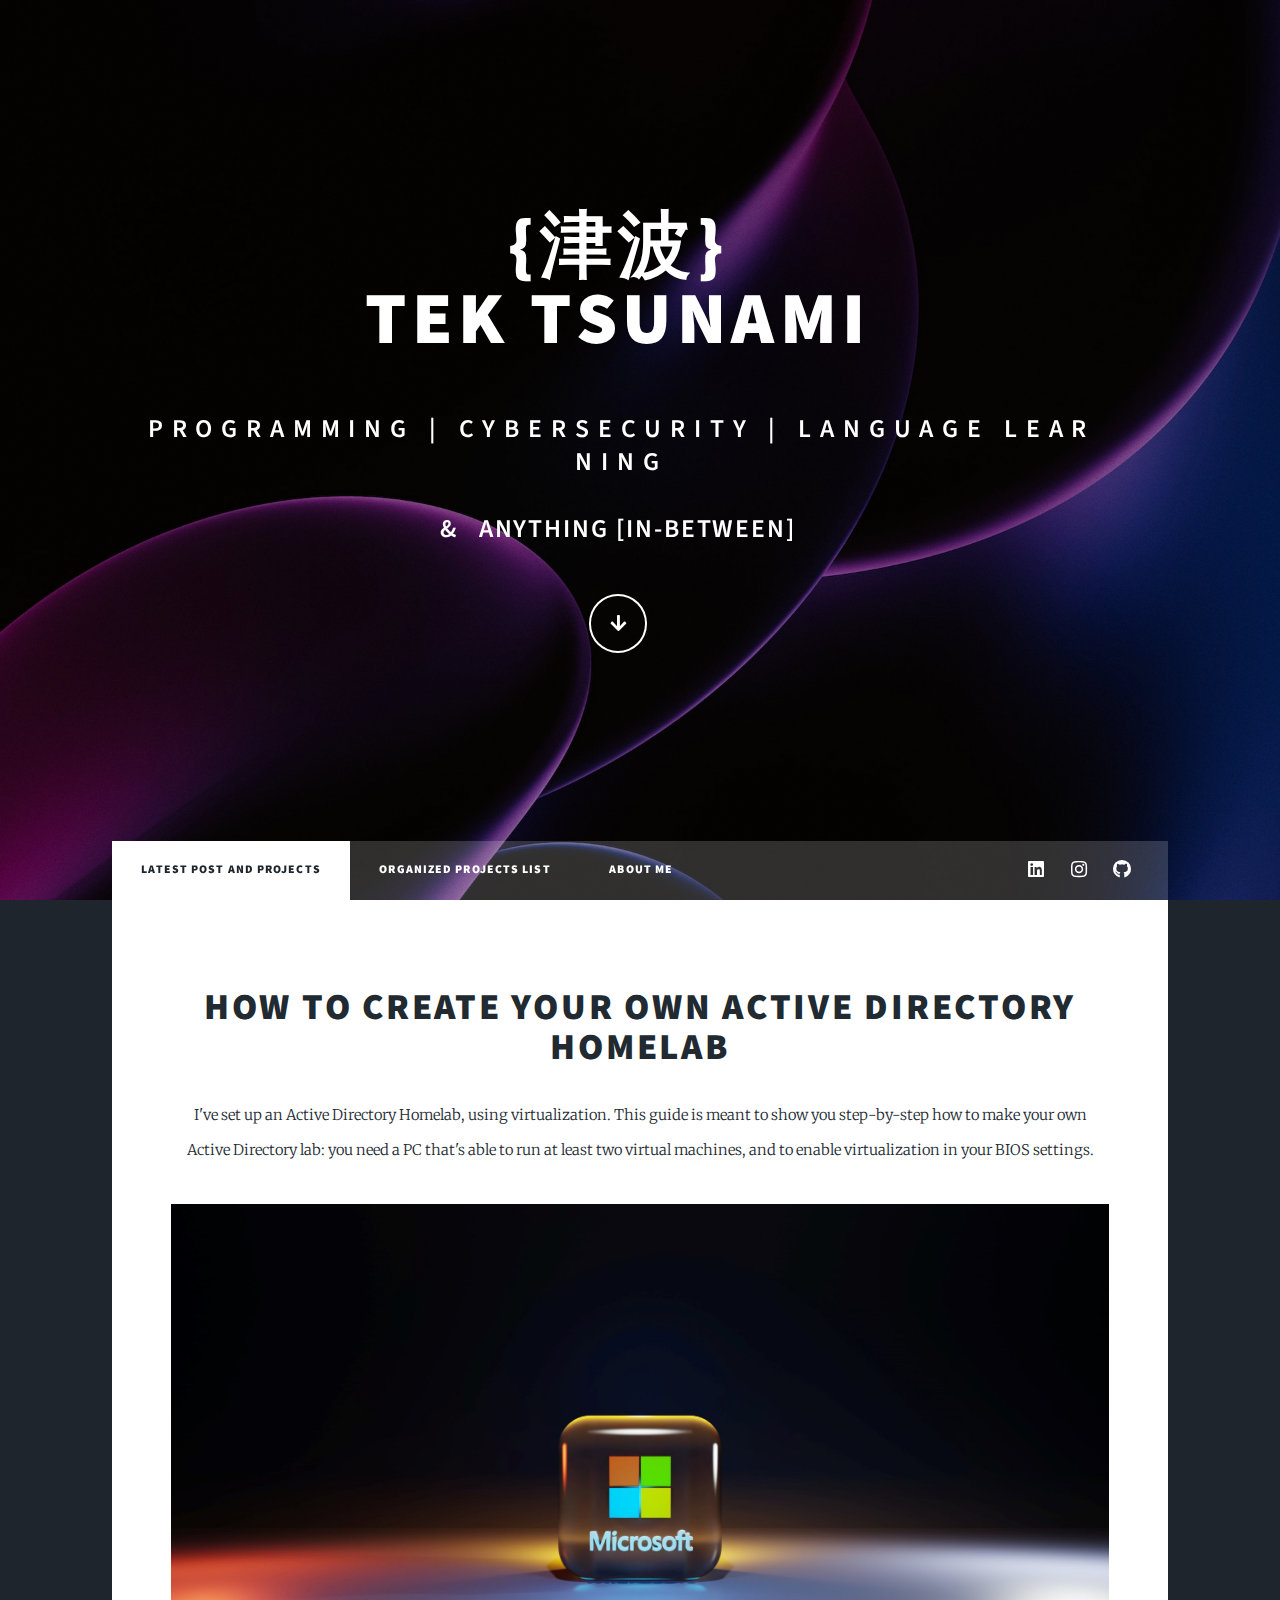
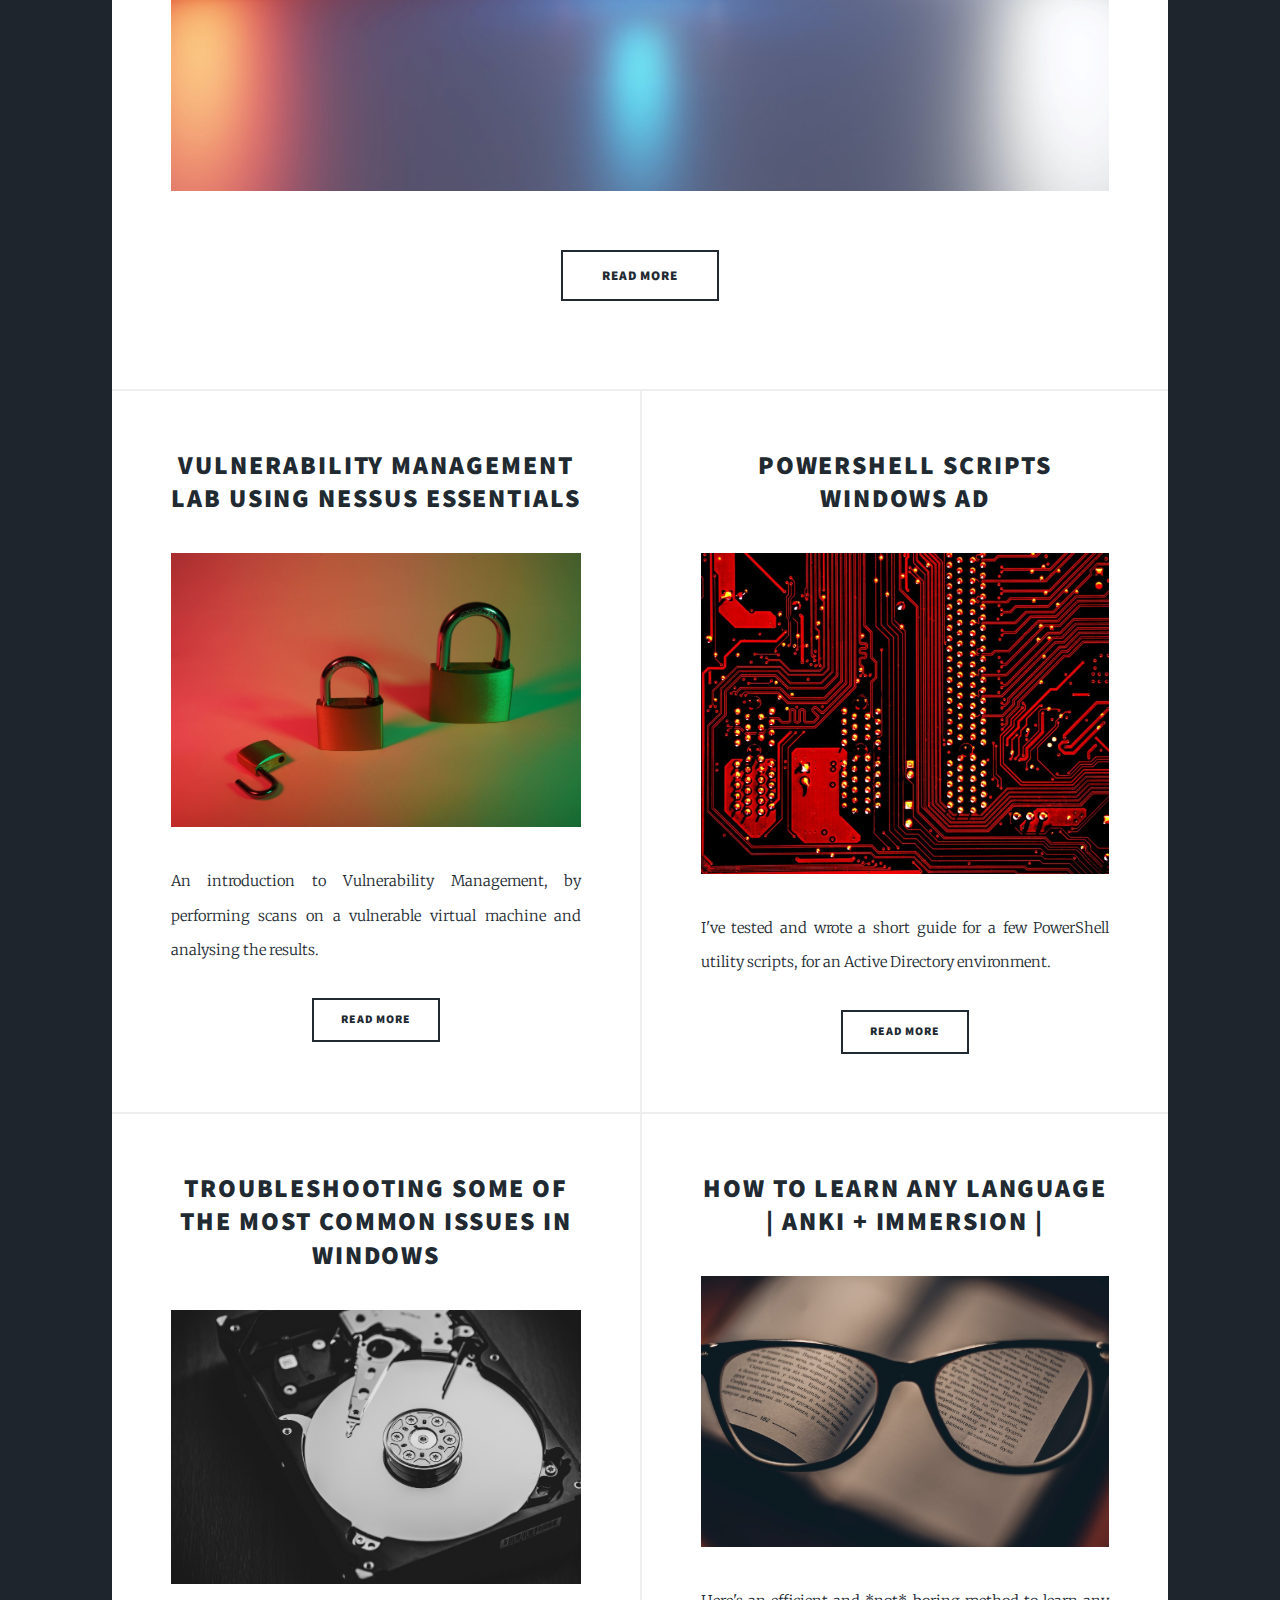
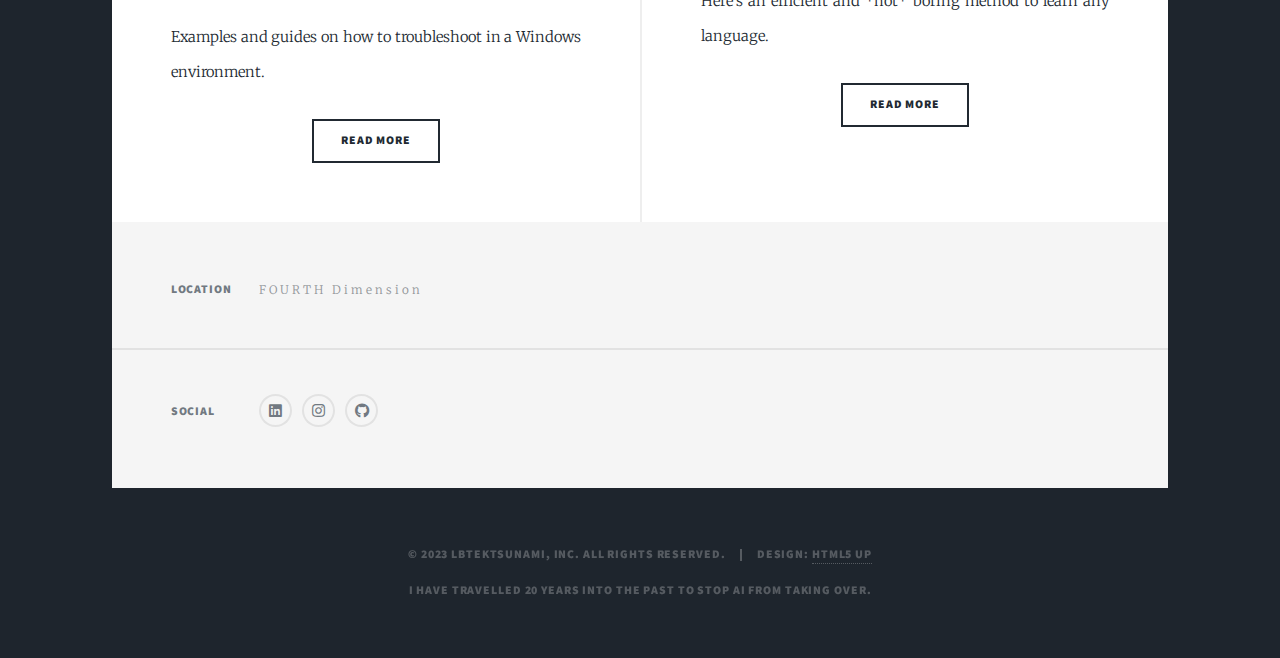
==== index.html @ 582b3c72 "x34" ====
<!DOCTYPE HTML>
<!--
comments here
-->
<html>
	<head>
		<title>Tek Tsunami</title>
		<meta charset="utf-8" />
		<meta name="viewport" content="width=device-width, initial-scale=1, user-scalable=no" />
		<meta name="description" content="Projects development and blog posts about IT, cybersecurity, programming and language learning. Grab a cup of coffee and enjoy the read!" />
		<meta name="keywords" content="IT, cybersecurity, programming, activedirectory, python, networking, languagelearning, anki" />

		<link rel="icon" type="image/x-icon" href="images/favvicon/favicon.ico">
		<link rel="icon" type="image/png" sizes="32x32" href="images/favvicon/favicon-32x32.png" />
		<link rel="icon" type="image/png" sizes="16x16" href="images/favvicon/favicon-16x16.png" />
		<link rel="stylesheet" href="assets/css/main.css" />
		<noscript><link rel="stylesheet" href="assets/css/noscript.css" /></noscript>
	</head>

	<body class="is-preload">

		<!-- Wrapper -->
			<div id="wrapper" class="fade-in">

				<!-- Intro -->
					<div id="intro">
						<h1>{津波}<br />
					    Tek Tsunami</h1>
						<p> <h2> <b> P R O G R A M M I N G &nbsp; | &nbsp; C Y B E R S E C U R I T Y &nbsp;  | &nbsp; L A N G U A G E &nbsp; L E A R N I N G</b> <br /> <br />
						<b>& &nbsp; ANYTHING [IN-BETWEEN] <br /></b> </h2>
						</p>
						<ul class="actions">
							<li><a href="#header" class="button icon solid solo fa-arrow-down scrolly">Continue</a></li>
						</ul>
					</div>

				<!-- Header -->
					<header id="header">
						<a class="logo" href="#main">Projects and Development</a>
					</header>

				<!-- Nav -->
					<nav id="nav">
						<ul class="links">
							<li class="active"><a href="#header">Latest post and projects</a></li>
							<li><a href="generic.html">Organized projects list</a></li>
							<li><a href="elements.html">About me</a></li>
						</ul>
						<ul class="icons">
							<li><a href="https://www.linkedin.com/in/lorenzobertini-netw/" class="icon brands fa-linkedin" target="_blank"><span class="label">Linkedin</span></a></li>
							<li><a href="https://www.instagram.com/magnificent.flow/" class="icon brands fa-instagram" target="_blank"><span class="label">Instagram</span></a></li>
							<li><a href="https://github.com/Wolanet" class="icon brands fa-github" target="_blank"><span class="label">GitHub</span></a></li>
						</ul>
					</nav>

				<!-- Main -->
					<div id="main">

						<!-- Featured Post -->
							<article class="post featured">
								
								<header class="major">
									<h2><a href="adhomelab.html">How to create your own Active Directory Homelab</a></h2>
									<p>
									I've set up an Active Directory Homelab, using virtualization. This guide is meant to show you step-by-step how to make your own
									Active Directory lab: you need a PC that's able to run at least two virtual machines, and to enable virtualization in your BIOS settings.
									</p>
									<a class="image fit"><img src="images/directory.jpg" alt="" /></a>
								</header>

								<ul class="actions special">
									<li><a href="adhomelab.html" class="button large">Read more</a></li>
								</ul>

							</article>

						<!-- Posts -->
							<section class="posts">
								
								<article>

									<header>
										<h2><a href="alabnessus.html">Vulnerability Management LAB using Nessus Essentials</a></h2>
									</header>
									<a class="image fit"><img src="images/securitymng.jpg" alt="" /></a>

									<p>
									An introduction to Vulnerability Management, by performing scans on a vulnerable virtual machine
									and analysing the results.
									</p>

									<ul class="actions special">
										<li><a href="alabnessus.html" class="button">Read more</a></li>
									</ul>

								</article>

								<article>
									<header>
										<h2><a href="https://github.com/Wolanet/ActiveDirectory-scripts" target="_blank">PowerShell scripts<br />
										Windows AD</a></h2>
									</header>
									<a class="image fit"><img src="images/scripts.jpg" alt="" /></a>
									<p>I've tested and wrote a short guide for a few PowerShell utility scripts, for an Active Directory environment.</p>
									<ul class="actions special">
										<li><a href="https://github.com/Wolanet/ActiveDirectory-scripts" class="button" target="_blank">Read more</a></li>
									</ul>
								</article>

								<article>
									<header>
										<h2><a href="commontroubles.html">Troubleshooting some of the most common issues in Windows<br />
										</a></h2>
									</header>
									<a class="image fit"><img src="images/harddisk3.jpg" alt="" /></a>
									<p>Examples and guides on how to troubleshoot in a Windows environment.
									</p>
									<ul class="actions special">
										<li><a href="commontroubles.html" class="button">Read more</a></li>
									</ul>
								</article>

								<article>
									<header>
										<h2><a href="ankistudy.html">How to learn any language<br />
										| Anki + Immersion |</a></h2>
									</header>
									<a class="image fit"><img src="images/ankilanguage.jpg" alt="" /></a>

									<p>Here's an efficient and *not* boring method to learn any language.</p>
									
									<ul class="actions special">
										<li><a href="ankistudy.html" class="button">Read more</a></li>
									</ul>
								</article>

							</section>

						<!-- Footer for multiple pages

							<footer>
								<div class="pagination">
									<<a href="#" class="previous">Prev</a>
									<a href="index.html" class="page active">1</a>
									<a href="workinprogress.html" class="page">2</a>
									<a href="workinprogress.html" class="page">3</a>
									<span class="extra">&hellip;</span>
									<a href="workinprogress.html" class="page">6</a>
									<a href="workinprogress.html" class="next">Next</a>
								</div>
							</footer>
						
						-->
						

					</div>

				<!-- Footer -->
					<footer id="footer">
						<section class="split contact">
							<section class="alt">
								<h3>Location</h3>
								<p>F O U R T H &nbsp; D i m e n s i o n</p>
							</section>
							<section>
								<h3>Social</h3>
								<ul class="icons alt">
									<li><a href="https://www.linkedin.com/in/lorenzobertini-netw/" class="icon brands alt fa-linkedin" target="_blank"><span class="label">Linkedin</span></a></li>
									<li><a href="https://www.instagram.com/magnificent.flow/" class="icon brands alt fa-instagram" target="_blank"><span class="label">Instagram</span></a></li>
									<li><a href="https://github.com/Wolanet" class="icon brands alt fa-github" target="_blank"><span class="label">GitHub</span></a></li>
								</ul>
							</section>
						</section>
					</footer>

				<!-- Copyright -->
					<div id="copyright">
						<ul><li>&copy; 2023 LBtektsunami, Inc. All Rights Reserved.</li><li>Design: <a href="https://html5up.net">HTML5 UP</a></li></ul>
						 <br /> I have travelled 20 years into the past to stop AI from taking over.
					</div>

			</div>

		<!-- Scripts -->
			<script src="assets/js/jquery.min.js"></script>
			<script src="assets/js/jquery.scrollex.min.js"></script>
			<script src="assets/js/jquery.scrolly.min.js"></script>
			<script src="assets/js/browser.min.js"></script>
			<script src="assets/js/breakpoints.min.js"></script>
			<script src="assets/js/util.js"></script>
			<script src="assets/js/main.js"></script>

	</body>
</html>
---- assets/css/main.css ----
@import url(fontawesome-all.min.css);
@import url("https://fonts.googleapis.com/css?family=Merriweather:300,700,300italic,700italic|Source+Sans+Pro:900");

html, body, div, span, applet, object,
iframe, h1, h2, h3, h4, h5, h6, p, blockquote,
pre, a, abbr, acronym, address, big, cite,
code, del, dfn, em, img, ins, kbd, q, s, samp,
small, strike, strong, sub, sup, tt, var, b,
u, i, center, dl, dt, dd, ol, ul, li, fieldset,
form, label, legend, table, caption, tbody,
tfoot, thead, tr, th, td, article, aside,
canvas, details, embed, figure, figcaption,
footer, header, hgroup, menu, nav, output, ruby,
section, summary, time, mark, audio, video {
	margin: 0;
	padding: 0;
	border: 0;
	font-size: 100%;
	font: inherit;
	vertical-align: baseline;}

article, aside, details, figcaption, figure,
footer, header, hgroup, menu, nav, section {
	display: block;}

body {
	line-height: 1;
}

ol, ul {
	list-style: none;
}

blockquote, q {
	quotes: none;
}

	blockquote:before, blockquote:after, q:before, q:after {
		content: '';
		content: none;
	}

table {
	border-collapse: collapse;
	border-spacing: 0;
}

body {
	-webkit-text-size-adjust: none;
}

mark {
	background-color: transparent;
	color: inherit;
}

input::-moz-focus-inner {
	border: 0;
	padding: 0;
}

input, select, textarea {
	-moz-appearance: none;
	-webkit-appearance: none;
	-ms-appearance: none;
	appearance: none;
}

/* Basic */

	@-ms-viewport {
		width: device-width;
	}

	body {
		-ms-overflow-style: scrollbar;
	}

	@media screen and (max-width: 480px) {

		html, body {
			min-width: 320px;
		}

	}

	html {
		box-sizing: border-box;
	}

	*, *:before, *:after {
		box-sizing: inherit;
	}

	body {
		background-color: #1e252d;
	}

		body.is-preload *, body.is-preload *:before, body.is-preload *:after {
			-moz-animation: none !important;
			-webkit-animation: none !important;
			-ms-animation: none !important;
			animation: none !important;
			-moz-transition: none !important;
			-webkit-transition: none !important;
			-ms-transition: none !important;
			transition: none !important;
		}

/* Type */

	html {
		font-size: 12pt;
	}

		@media screen and (max-width: 1680px) {

			html {
				font-size: 12pt;
			}

		}

		@media screen and (max-width: 1280px) {

			html {
				font-size: 11pt;
			}

		}

		@media screen and (max-width: 360px) {

			html {
				font-size: 10pt;
			}

		}

	body {
		color: #212931;
	}

	body, input, select, textarea {
		font-family: "Merriweather", Georgia, serif;
		font-weight: 300;
		font-size: 1rem;
		line-height: 2.375;
	}

	a {
		-moz-transition: color 0.2s ease-in-out, background-color 0.2s ease-in-out, border-color 0.2s ease-in-out, box-shadow 0.2s ease-in-out;
		-webkit-transition: color 0.2s ease-in-out, background-color 0.2s ease-in-out, border-color 0.2s ease-in-out, box-shadow 0.2s ease-in-out;
		-ms-transition: color 0.2s ease-in-out, background-color 0.2s ease-in-out, border-color 0.2s ease-in-out, box-shadow 0.2s ease-in-out;
		transition: color 0.2s ease-in-out, background-color 0.2s ease-in-out, border-color 0.2s ease-in-out, box-shadow 0.2s ease-in-out;
		border-bottom: dotted 1px;
		text-decoration: none;
	}

		a:hover {
			border-bottom-color: transparent;
		}

	strong, b {
		font-weight: 600;
	}

	em, i {
		font-style: normal;
	}

	p {
		text-align: justify;
		margin: 0 0 2rem 0;
	}

	h1, h2, h3, h4, h5, h6 {
		font-family: "Source Sans Pro", Helvetica, sans-serif;
		font-weight: 900;
		line-height: 1.5;
		letter-spacing: 0.075em;
		text-transform: uppercase;
		margin: 0 0 1rem 0;
	}

		h1 a, h2 a, h3 a, h4 a, h5 a, h6 a {
			border-bottom: 0;
			color: inherit;
			text-decoration: none;
		}

	h1 {
		font-size: 4rem;
		line-height: 1.1;
		margin: 0 0 2rem 0;
	}

	h2 {
		font-size: 1.75rem;
		line-height: 1.3;
		margin: 0 0 1.5rem 0;
	}

	h3 {
		font-size: 1.25rem;
		margin: 0 0 1.5rem 0;
	}

	h4 {
		font-size: 1rem;
	}

	h5 {
		font-size: 0.9rem;
	}

	h6 {
		font-size: 0.8rem;
	}

	sub {
		font-size: 0.8rem;
		position: relative;
		top: 0.5rem;
	}

	sup {
		font-size: 0.8rem;
		position: relative;
		top: -0.5rem;
	}

	blockquote {
		border-left: solid 4px;
		font-style: italic;
		margin: 0 0 2rem 0;
		padding: 0.5rem 0 0.5rem 2rem;
	}

	code {
		border: solid 2px;
		font-family: "Courier New", monospace;
		font-size: 0.9rem;
		margin: 0 0.25rem;
		padding: 0.25rem 0.65rem;
	}

	pre {
		-webkit-overflow-scrolling: touch;
		font-family: "Courier New", monospace;
		font-size: 0.9rem;
		margin: 0 0 2rem 0;
	}

		pre code {
			display: block;
			line-height: 1.75;
			padding: 1rem 1.5rem;
			overflow-x: auto;
		}

	hr {
		border: 0;
		border-bottom: solid 2px;
		margin: 3rem 0;
	}

		hr.major {
			margin: 5rem 0;
		}

	.align-left {
		text-align: left;
	}

	.align-center {
		text-align: center;
	}

	.align-right {
		text-align: right;
	}

	input, select, textarea {
		color: #212931;
	}

	a {
		color: #212931;
		border-bottom-color: rgba(33, 41, 49, 0.5);
	}

		a:hover {
			border-bottom-color: transparent;
			color: #18bfef !important;
		}

	strong, b {
		color: #212931;
	}

	h1, h2, h3, h4, h5, h6 {
		color: #212931;
	}

	blockquote {
		border-left-color: #eeeeee;
	}

	code {
		background: rgba(220, 220, 220, 0.25);
		border-color: #eeeeee;
	}

	hr {
		border-bottom-color: #eeeeee;
	}

/* Row */

	.row {
		display: flex;
		flex-wrap: wrap;
		box-sizing: border-box;
		align-items: stretch;
	}

		.row > * {
			box-sizing: border-box;
		}

		.row.gtr-uniform > * > :last-child {
			margin-bottom: 0;
		}

		.row.aln-left {
			justify-content: flex-start;
		}

		.row.aln-center {
			justify-content: center;
		}

		.row.aln-right {
			justify-content: flex-end;
		}

		.row.aln-top {
			align-items: flex-start;
		}

		.row.aln-middle {
			align-items: center;
		}

		.row.aln-bottom {
			align-items: flex-end;
		}

		.row > .imp {
			order: -1;
		}

		.row > .col-1 {
			width: 8.33333%;
		}

		.row > .off-1 {
			margin-left: 8.33333%;
		}

		.row > .col-2 {
			width: 16.66667%;
		}

		.row > .off-2 {
			margin-left: 16.66667%;
		}

		.row > .col-3 {
			width: 25%;
		}

		.row > .off-3 {
			margin-left: 25%;
		}

		.row > .col-4 {
			width: 33.33333%;
		}

		.row > .off-4 {
			margin-left: 33.33333%;
		}

		.row > .col-5 {
			width: 41.66667%;
		}

		.row > .off-5 {
			margin-left: 41.66667%;
		}

		.row > .col-6 {
			width: 50%;
		}

		.row > .off-6 {
			margin-left: 50%;
		}

		.row > .col-7 {
			width: 58.33333%;
		}

		.row > .off-7 {
			margin-left: 58.33333%;
		}

		.row > .col-8 {
			width: 66.66667%;
		}

		.row > .off-8 {
			margin-left: 66.66667%;
		}

		.row > .col-9 {
			width: 75%;
		}

		.row > .off-9 {
			margin-left: 75%;
		}

		.row > .col-10 {
			width: 83.33333%;
		}

		.row > .off-10 {
			margin-left: 83.33333%;
		}

		.row > .col-11 {
			width: 91.66667%;
		}

		.row > .off-11 {
			margin-left: 91.66667%;
		}

		.row > .col-12 {
			width: 100%;
		}

		.row > .off-12 {
			margin-left: 100%;
		}

		.row.gtr-0 {
			margin-top: 0;
			margin-left: 0rem;
		}

			.row.gtr-0 > * {
				padding: 0 0 0 0rem;
			}

			.row.gtr-0.gtr-uniform {
				margin-top: 0rem;
			}

				.row.gtr-0.gtr-uniform > * {
					padding-top: 0rem;
				}

		.row.gtr-25 {
			margin-top: 0;
			margin-left: -0.375rem;
		}

			.row.gtr-25 > * {
				padding: 0 0 0 0.375rem;
			}

			.row.gtr-25.gtr-uniform {
				margin-top: -0.375rem;
			}

				.row.gtr-25.gtr-uniform > * {
					padding-top: 0.375rem;
				}

		.row.gtr-50 {
			margin-top: 0;
			margin-left: -0.75rem;
		}

			.row.gtr-50 > * {
				padding: 0 0 0 0.75rem;
			}

			.row.gtr-50.gtr-uniform {
				margin-top: -0.75rem;
			}

				.row.gtr-50.gtr-uniform > * {
					padding-top: 0.75rem;
				}

		.row {
			margin-top: 0;
			margin-left: -1.5rem;
		}

			.row > * {
				padding: 0 0 0 1.5rem;
			}

			.row.gtr-uniform {
				margin-top: -1.5rem;
			}

				.row.gtr-uniform > * {
					padding-top: 1.5rem;
				}

		.row.gtr-150 {
			margin-top: 0;
			margin-left: -2.25rem;
		}

			.row.gtr-150 > * {
				padding: 0 0 0 2.25rem;
			}

			.row.gtr-150.gtr-uniform {
				margin-top: -2.25rem;
			}

				.row.gtr-150.gtr-uniform > * {
					padding-top: 2.25rem;
				}

		.row.gtr-200 {
			margin-top: 0;
			margin-left: -3rem;
		}

			.row.gtr-200 > * {
				padding: 0 0 0 3rem;
			}

			.row.gtr-200.gtr-uniform {
				margin-top: -3rem;
			}

				.row.gtr-200.gtr-uniform > * {
					padding-top: 3rem;
				}

		@media screen and (max-width: 1680px) {

			.row {
				display: flex;
				flex-wrap: wrap;
				box-sizing: border-box;
				align-items: stretch;
			}

				.row > * {
					box-sizing: border-box;
				}

				.row.gtr-uniform > * > :last-child {
					margin-bottom: 0;
				}

				.row.aln-left {
					justify-content: flex-start;
				}

				.row.aln-center {
					justify-content: center;
				}

				.row.aln-right {
					justify-content: flex-end;
				}

				.row.aln-top {
					align-items: flex-start;
				}

				.row.aln-middle {
					align-items: center;
				}

				.row.aln-bottom {
					align-items: flex-end;
				}

				.row > .imp-xlarge {
					order: -1;
				}

				.row > .col-1-xlarge {
					width: 8.33333%;
				}

				.row > .off-1-xlarge {
					margin-left: 8.33333%;
				}

				.row > .col-2-xlarge {
					width: 16.66667%;
				}

				.row > .off-2-xlarge {
					margin-left: 16.66667%;
				}

				.row > .col-3-xlarge {
					width: 25%;
				}

				.row > .off-3-xlarge {
					margin-left: 25%;
				}

				.row > .col-4-xlarge {
					width: 33.33333%;
				}

				.row > .off-4-xlarge {
					margin-left: 33.33333%;
				}

				.row > .col-5-xlarge {
					width: 41.66667%;
				}

				.row > .off-5-xlarge {
					margin-left: 41.66667%;
				}

				.row > .col-6-xlarge {
					width: 50%;
				}

				.row > .off-6-xlarge {
					margin-left: 50%;
				}

				.row > .col-7-xlarge {
					width: 58.33333%;
				}

				.row > .off-7-xlarge {
					margin-left: 58.33333%;
				}

				.row > .col-8-xlarge {
					width: 66.66667%;
				}

				.row > .off-8-xlarge {
					margin-left: 66.66667%;
				}

				.row > .col-9-xlarge {
					width: 75%;
				}

				.row > .off-9-xlarge {
					margin-left: 75%;
				}

				.row > .col-10-xlarge {
					width: 83.33333%;
				}

				.row > .off-10-xlarge {
					margin-left: 83.33333%;
				}

				.row > .col-11-xlarge {
					width: 91.66667%;
				}

				.row > .off-11-xlarge {
					margin-left: 91.66667%;
				}

				.row > .col-12-xlarge {
					width: 100%;
				}

				.row > .off-12-xlarge {
					margin-left: 100%;
				}

				.row.gtr-0 {
					margin-top: 0;
					margin-left: 0rem;
				}

					.row.gtr-0 > * {
						padding: 0 0 0 0rem;
					}

					.row.gtr-0.gtr-uniform {
						margin-top: 0rem;
					}

						.row.gtr-0.gtr-uniform > * {
							padding-top: 0rem;
						}

				.row.gtr-25 {
					margin-top: 0;
					margin-left: -0.375rem;
				}

					.row.gtr-25 > * {
						padding: 0 0 0 0.375rem;
					}

					.row.gtr-25.gtr-uniform {
						margin-top: -0.375rem;
					}

						.row.gtr-25.gtr-uniform > * {
							padding-top: 0.375rem;
						}

				.row.gtr-50 {
					margin-top: 0;
					margin-left: -0.75rem;
				}

					.row.gtr-50 > * {
						padding: 0 0 0 0.75rem;
					}

					.row.gtr-50.gtr-uniform {
						margin-top: -0.75rem;
					}

						.row.gtr-50.gtr-uniform > * {
							padding-top: 0.75rem;
						}

				.row {
					margin-top: 0;
					margin-left: -1.5rem;
				}

					.row > * {
						padding: 0 0 0 1.5rem;
					}

					.row.gtr-uniform {
						margin-top: -1.5rem;
					}

						.row.gtr-uniform > * {
							padding-top: 1.5rem;
						}

				.row.gtr-150 {
					margin-top: 0;
					margin-left: -2.25rem;
				}

					.row.gtr-150 > * {
						padding: 0 0 0 2.25rem;
					}

					.row.gtr-150.gtr-uniform {
						margin-top: -2.25rem;
					}

						.row.gtr-150.gtr-uniform > * {
							padding-top: 2.25rem;
						}

				.row.gtr-200 {
					margin-top: 0;
					margin-left: -3rem;
				}

					.row.gtr-200 > * {
						padding: 0 0 0 3rem;
					}

					.row.gtr-200.gtr-uniform {
						margin-top: -3rem;
					}

						.row.gtr-200.gtr-uniform > * {
							padding-top: 3rem;
						}

		}

		@media screen and (max-width: 1280px) {

			.row {
				display: flex;
				flex-wrap: wrap;
				box-sizing: border-box;
				align-items: stretch;
			}

				.row > * {
					box-sizing: border-box;
				}

				.row.gtr-uniform > * > :last-child {
					margin-bottom: 0;
				}

				.row.aln-left {
					justify-content: flex-start;
				}

				.row.aln-center {
					justify-content: center;
				}

				.row.aln-right {
					justify-content: flex-end;
				}

				.row.aln-top {
					align-items: flex-start;
				}

				.row.aln-middle {
					align-items: center;
				}

				.row.aln-bottom {
					align-items: flex-end;
				}

				.row > .imp-large {
					order: -1;
				}

				.row > .col-1-large {
					width: 8.33333%;
				}

				.row > .off-1-large {
					margin-left: 8.33333%;
				}

				.row > .col-2-large {
					width: 16.66667%;
				}

				.row > .off-2-large {
					margin-left: 16.66667%;
				}

				.row > .col-3-large {
					width: 25%;
				}

				.row > .off-3-large {
					margin-left: 25%;
				}

				.row > .col-4-large {
					width: 33.33333%;
				}

				.row > .off-4-large {
					margin-left: 33.33333%;
				}

				.row > .col-5-large {
					width: 41.66667%;
				}

				.row > .off-5-large {
					margin-left: 41.66667%;
				}

				.row > .col-6-large {
					width: 50%;
				}

				.row > .off-6-large {
					margin-left: 50%;
				}

				.row > .col-7-large {
					width: 58.33333%;
				}

				.row > .off-7-large {
					margin-left: 58.33333%;
				}

				.row > .col-8-large {
					width: 66.66667%;
				}

				.row > .off-8-large {
					margin-left: 66.66667%;
				}

				.row > .col-9-large {
					width: 75%;
				}

				.row > .off-9-large {
					margin-left: 75%;
				}

				.row > .col-10-large {
					width: 83.33333%;
				}

				.row > .off-10-large {
					margin-left: 83.33333%;
				}

				.row > .col-11-large {
					width: 91.66667%;
				}

				.row > .off-11-large {
					margin-left: 91.66667%;
				}

				.row > .col-12-large {
					width: 100%;
				}

				.row > .off-12-large {
					margin-left: 100%;
				}

				.row.gtr-0 {
					margin-top: 0;
					margin-left: 0rem;
				}

					.row.gtr-0 > * {
						padding: 0 0 0 0rem;
					}

					.row.gtr-0.gtr-uniform {
						margin-top: 0rem;
					}

						.row.gtr-0.gtr-uniform > * {
							padding-top: 0rem;
						}

				.row.gtr-25 {
					margin-top: 0;
					margin-left: -0.375rem;
				}

					.row.gtr-25 > * {
						padding: 0 0 0 0.375rem;
					}

					.row.gtr-25.gtr-uniform {
						margin-top: -0.375rem;
					}

						.row.gtr-25.gtr-uniform > * {
							padding-top: 0.375rem;
						}

				.row.gtr-50 {
					margin-top: 0;
					margin-left: -0.75rem;
				}

					.row.gtr-50 > * {
						padding: 0 0 0 0.75rem;
					}

					.row.gtr-50.gtr-uniform {
						margin-top: -0.75rem;
					}

						.row.gtr-50.gtr-uniform > * {
							padding-top: 0.75rem;
						}

				.row {
					margin-top: 0;
					margin-left: -1.5rem;
				}

					.row > * {
						padding: 0 0 0 1.5rem;
					}

					.row.gtr-uniform {
						margin-top: -1.5rem;
					}

						.row.gtr-uniform > * {
							padding-top: 1.5rem;
						}

				.row.gtr-150 {
					margin-top: 0;
					margin-left: -2.25rem;
				}

					.row.gtr-150 > * {
						padding: 0 0 0 2.25rem;
					}

					.row.gtr-150.gtr-uniform {
						margin-top: -2.25rem;
					}

						.row.gtr-150.gtr-uniform > * {
							padding-top: 2.25rem;
						}

				.row.gtr-200 {
					margin-top: 0;
					margin-left: -3rem;
				}

					.row.gtr-200 > * {
						padding: 0 0 0 3rem;
					}

					.row.gtr-200.gtr-uniform {
						margin-top: -3rem;
					}

						.row.gtr-200.gtr-uniform > * {
							padding-top: 3rem;
						}

		}

		@media screen and (max-width: 980px) {

			.row {
				display: flex;
				flex-wrap: wrap;
				box-sizing: border-box;
				align-items: stretch;
			}

				.row > * {
					box-sizing: border-box;
				}

				.row.gtr-uniform > * > :last-child {
					margin-bottom: 0;
				}

				.row.aln-left {
					justify-content: flex-start;
				}

				.row.aln-center {
					justify-content: center;
				}

				.row.aln-right {
					justify-content: flex-end;
				}

				.row.aln-top {
					align-items: flex-start;
				}

				.row.aln-middle {
					align-items: center;
				}

				.row.aln-bottom {
					align-items: flex-end;
				}

				.row > .imp-medium {
					order: -1;
				}

				.row > .col-1-medium {
					width: 8.33333%;
				}

				.row > .off-1-medium {
					margin-left: 8.33333%;
				}

				.row > .col-2-medium {
					width: 16.66667%;
				}

				.row > .off-2-medium {
					margin-left: 16.66667%;
				}

				.row > .col-3-medium {
					width: 25%;
				}

				.row > .off-3-medium {
					margin-left: 25%;
				}

				.row > .col-4-medium {
					width: 33.33333%;
				}

				.row > .off-4-medium {
					margin-left: 33.33333%;
				}

				.row > .col-5-medium {
					width: 41.66667%;
				}

				.row > .off-5-medium {
					margin-left: 41.66667%;
				}

				.row > .col-6-medium {
					width: 50%;
				}

				.row > .off-6-medium {
					margin-left: 50%;
				}

				.row > .col-7-medium {
					width: 58.33333%;
				}

				.row > .off-7-medium {
					margin-left: 58.33333%;
				}

				.row > .col-8-medium {
					width: 66.66667%;
				}

				.row > .off-8-medium {
					margin-left: 66.66667%;
				}

				.row > .col-9-medium {
					width: 75%;
				}

				.row > .off-9-medium {
					margin-left: 75%;
				}

				.row > .col-10-medium {
					width: 83.33333%;
				}

				.row > .off-10-medium {
					margin-left: 83.33333%;
				}

				.row > .col-11-medium {
					width: 91.66667%;
				}

				.row > .off-11-medium {
					margin-left: 91.66667%;
				}

				.row > .col-12-medium {
					width: 100%;
				}

				.row > .off-12-medium {
					margin-left: 100%;
				}

				.row.gtr-0 {
					margin-top: 0;
					margin-left: 0rem;
				}

					.row.gtr-0 > * {
						padding: 0 0 0 0rem;
					}

					.row.gtr-0.gtr-uniform {
						margin-top: 0rem;
					}

						.row.gtr-0.gtr-uniform > * {
							padding-top: 0rem;
						}

				.row.gtr-25 {
					margin-top: 0;
					margin-left: -0.375rem;
				}

					.row.gtr-25 > * {
						padding: 0 0 0 0.375rem;
					}

					.row.gtr-25.gtr-uniform {
						margin-top: -0.375rem;
					}

						.row.gtr-25.gtr-uniform > * {
							padding-top: 0.375rem;
						}

				.row.gtr-50 {
					margin-top: 0;
					margin-left: -0.75rem;
				}

					.row.gtr-50 > * {
						padding: 0 0 0 0.75rem;
					}

					.row.gtr-50.gtr-uniform {
						margin-top: -0.75rem;
					}

						.row.gtr-50.gtr-uniform > * {
							padding-top: 0.75rem;
						}

				.row {
					margin-top: 0;
					margin-left: -1.5rem;
				}

					.row > * {
						padding: 0 0 0 1.5rem;
					}

					.row.gtr-uniform {
						margin-top: -1.5rem;
					}

						.row.gtr-uniform > * {
							padding-top: 1.5rem;
						}

				.row.gtr-150 {
					margin-top: 0;
					margin-left: -2.25rem;
				}

					.row.gtr-150 > * {
						padding: 0 0 0 2.25rem;
					}

					.row.gtr-150.gtr-uniform {
						margin-top: -2.25rem;
					}

						.row.gtr-150.gtr-uniform > * {
							padding-top: 2.25rem;
						}

				.row.gtr-200 {
					margin-top: 0;
					margin-left: -3rem;
				}

					.row.gtr-200 > * {
						padding: 0 0 0 3rem;
					}

					.row.gtr-200.gtr-uniform {
						margin-top: -3rem;
					}

						.row.gtr-200.gtr-uniform > * {
							padding-top: 3rem;
						}

		}

		@media screen and (max-width: 736px) {

			.row {
				display: flex;
				flex-wrap: wrap;
				box-sizing: border-box;
				align-items: stretch;
			}

				.row > * {
					box-sizing: border-box;
				}

				.row.gtr-uniform > * > :last-child {
					margin-bottom: 0;
				}

				.row.aln-left {
					justify-content: flex-start;
				}

				.row.aln-center {
					justify-content: center;
				}

				.row.aln-right {
					justify-content: flex-end;
				}

				.row.aln-top {
					align-items: flex-start;
				}

				.row.aln-middle {
					align-items: center;
				}

				.row.aln-bottom {
					align-items: flex-end;
				}

				.row > .imp-small {
					order: -1;
				}

				.row > .col-1-small {
					width: 8.33333%;
				}

				.row > .off-1-small {
					margin-left: 8.33333%;
				}

				.row > .col-2-small {
					width: 16.66667%;
				}

				.row > .off-2-small {
					margin-left: 16.66667%;
				}

				.row > .col-3-small {
					width: 25%;
				}

				.row > .off-3-small {
					margin-left: 25%;
				}

				.row > .col-4-small {
					width: 33.33333%;
				}

				.row > .off-4-small {
					margin-left: 33.33333%;
				}

				.row > .col-5-small {
					width: 41.66667%;
				}

				.row > .off-5-small {
					margin-left: 41.66667%;
				}

				.row > .col-6-small {
					width: 50%;
				}

				.row > .off-6-small {
					margin-left: 50%;
				}

				.row > .col-7-small {
					width: 58.33333%;
				}

				.row > .off-7-small {
					margin-left: 58.33333%;
				}

				.row > .col-8-small {
					width: 66.66667%;
				}

				.row > .off-8-small {
					margin-left: 66.66667%;
				}

				.row > .col-9-small {
					width: 75%;
				}

				.row > .off-9-small {
					margin-left: 75%;
				}

				.row > .col-10-small {
					width: 83.33333%;
				}

				.row > .off-10-small {
					margin-left: 83.33333%;
				}

				.row > .col-11-small {
					width: 91.66667%;
				}

				.row > .off-11-small {
					margin-left: 91.66667%;
				}

				.row > .col-12-small {
					width: 100%;
				}

				.row > .off-12-small {
					margin-left: 100%;
				}

				.row.gtr-0 {
					margin-top: 0;
					margin-left: 0rem;
				}

					.row.gtr-0 > * {
						padding: 0 0 0 0rem;
					}

					.row.gtr-0.gtr-uniform {
						margin-top: 0rem;
					}

						.row.gtr-0.gtr-uniform > * {
							padding-top: 0rem;
						}

				.row.gtr-25 {
					margin-top: 0;
					margin-left: -0.375rem;
				}

					.row.gtr-25 > * {
						padding: 0 0 0 0.375rem;
					}

					.row.gtr-25.gtr-uniform {
						margin-top: -0.375rem;
					}

						.row.gtr-25.gtr-uniform > * {
							padding-top: 0.375rem;
						}

				.row.gtr-50 {
					margin-top: 0;
					margin-left: -0.75rem;
				}

					.row.gtr-50 > * {
						padding: 0 0 0 0.75rem;
					}

					.row.gtr-50.gtr-uniform {
						margin-top: -0.75rem;
					}

						.row.gtr-50.gtr-uniform > * {
							padding-top: 0.75rem;
						}

				.row {
					margin-top: 0;
					margin-left: -1.5rem;
				}

					.row > * {
						padding: 0 0 0 1.5rem;
					}

					.row.gtr-uniform {
						margin-top: -1.5rem;
					}

						.row.gtr-uniform > * {
							padding-top: 1.5rem;
						}

				.row.gtr-150 {
					margin-top: 0;
					margin-left: -2.25rem;
				}

					.row.gtr-150 > * {
						padding: 0 0 0 2.25rem;
					}

					.row.gtr-150.gtr-uniform {
						margin-top: -2.25rem;
					}

						.row.gtr-150.gtr-uniform > * {
							padding-top: 2.25rem;
						}

				.row.gtr-200 {
					margin-top: 0;
					margin-left: -3rem;
				}

					.row.gtr-200 > * {
						padding: 0 0 0 3rem;
					}

					.row.gtr-200.gtr-uniform {
						margin-top: -3rem;
					}

						.row.gtr-200.gtr-uniform > * {
							padding-top: 3rem;
						}

		}

		@media screen and (max-width: 480px) {

			.row {
				display: flex;
				flex-wrap: wrap;
				box-sizing: border-box;
				align-items: stretch;
			}

				.row > * {
					box-sizing: border-box;
				}

				.row.gtr-uniform > * > :last-child {
					margin-bottom: 0;
				}

				.row.aln-left {
					justify-content: flex-start;
				}

				.row.aln-center {
					justify-content: center;
				}

				.row.aln-right {
					justify-content: flex-end;
				}

				.row.aln-top {
					align-items: flex-start;
				}

				.row.aln-middle {
					align-items: center;
				}

				.row.aln-bottom {
					align-items: flex-end;
				}

				.row > .imp-xsmall {
					order: -1;
				}

				.row > .col-1-xsmall {
					width: 8.33333%;
				}

				.row > .off-1-xsmall {
					margin-left: 8.33333%;
				}

				.row > .col-2-xsmall {
					width: 16.66667%;
				}

				.row > .off-2-xsmall {
					margin-left: 16.66667%;
				}

				.row > .col-3-xsmall {
					width: 25%;
				}

				.row > .off-3-xsmall {
					margin-left: 25%;
				}

				.row > .col-4-xsmall {
					width: 33.33333%;
				}

				.row > .off-4-xsmall {
					margin-left: 33.33333%;
				}

				.row > .col-5-xsmall {
					width: 41.66667%;
				}

				.row > .off-5-xsmall {
					margin-left: 41.66667%;
				}

				.row > .col-6-xsmall {
					width: 50%;
				}

				.row > .off-6-xsmall {
					margin-left: 50%;
				}

				.row > .col-7-xsmall {
					width: 58.33333%;
				}

				.row > .off-7-xsmall {
					margin-left: 58.33333%;
				}

				.row > .col-8-xsmall {
					width: 66.66667%;
				}

				.row > .off-8-xsmall {
					margin-left: 66.66667%;
				}

				.row > .col-9-xsmall {
					width: 75%;
				}

				.row > .off-9-xsmall {
					margin-left: 75%;
				}

				.row > .col-10-xsmall {
					width: 83.33333%;
				}

				.row > .off-10-xsmall {
					margin-left: 83.33333%;
				}

				.row > .col-11-xsmall {
					width: 91.66667%;
				}

				.row > .off-11-xsmall {
					margin-left: 91.66667%;
				}

				.row > .col-12-xsmall {
					width: 100%;
				}

				.row > .off-12-xsmall {
					margin-left: 100%;
				}

				.row.gtr-0 {
					margin-top: 0;
					margin-left: 0rem;
				}

					.row.gtr-0 > * {
						padding: 0 0 0 0rem;
					}

					.row.gtr-0.gtr-uniform {
						margin-top: 0rem;
					}

						.row.gtr-0.gtr-uniform > * {
							padding-top: 0rem;
						}

				.row.gtr-25 {
					margin-top: 0;
					margin-left: -0.375rem;
				}

					.row.gtr-25 > * {
						padding: 0 0 0 0.375rem;
					}

					.row.gtr-25.gtr-uniform {
						margin-top: -0.375rem;
					}

						.row.gtr-25.gtr-uniform > * {
							padding-top: 0.375rem;
						}

				.row.gtr-50 {
					margin-top: 0;
					margin-left: -0.75rem;
				}

					.row.gtr-50 > * {
						padding: 0 0 0 0.75rem;
					}

					.row.gtr-50.gtr-uniform {
						margin-top: -0.75rem;
					}

						.row.gtr-50.gtr-uniform > * {
							padding-top: 0.75rem;
						}

				.row {
					margin-top: 0;
					margin-left: -1.5rem;
				}

					.row > * {
						padding: 0 0 0 1.5rem;
					}

					.row.gtr-uniform {
						margin-top: -1.5rem;
					}

						.row.gtr-uniform > * {
							padding-top: 1.5rem;
						}

				.row.gtr-150 {
					margin-top: 0;
					margin-left: -2.25rem;
				}

					.row.gtr-150 > * {
						padding: 0 0 0 2.25rem;
					}

					.row.gtr-150.gtr-uniform {
						margin-top: -2.25rem;
					}

						.row.gtr-150.gtr-uniform > * {
							padding-top: 2.25rem;
						}

				.row.gtr-200 {
					margin-top: 0;
					margin-left: -3rem;
				}

					.row.gtr-200 > * {
						padding: 0 0 0 3rem;
					}

					.row.gtr-200.gtr-uniform {
						margin-top: -3rem;
					}

						.row.gtr-200.gtr-uniform > * {
							padding-top: 3rem;
						}

		}

		@media screen and (max-width: 360px) {

			.row {
				display: flex;
				flex-wrap: wrap;
				box-sizing: border-box;
				align-items: stretch;
			}

				.row > * {
					box-sizing: border-box;
				}

				.row.gtr-uniform > * > :last-child {
					margin-bottom: 0;
				}

				.row.aln-left {
					justify-content: flex-start;
				}

				.row.aln-center {
					justify-content: center;
				}

				.row.aln-right {
					justify-content: flex-end;
				}

				.row.aln-top {
					align-items: flex-start;
				}

				.row.aln-middle {
					align-items: center;
				}

				.row.aln-bottom {
					align-items: flex-end;
				}

				.row > .imp-xxsmall {
					order: -1;
				}

				.row > .col-1-xxsmall {
					width: 8.33333%;
				}

				.row > .off-1-xxsmall {
					margin-left: 8.33333%;
				}

				.row > .col-2-xxsmall {
					width: 16.66667%;
				}

				.row > .off-2-xxsmall {
					margin-left: 16.66667%;
				}

				.row > .col-3-xxsmall {
					width: 25%;
				}

				.row > .off-3-xxsmall {
					margin-left: 25%;
				}

				.row > .col-4-xxsmall {
					width: 33.33333%;
				}

				.row > .off-4-xxsmall {
					margin-left: 33.33333%;
				}

				.row > .col-5-xxsmall {
					width: 41.66667%;
				}

				.row > .off-5-xxsmall {
					margin-left: 41.66667%;
				}

				.row > .col-6-xxsmall {
					width: 50%;
				}

				.row > .off-6-xxsmall {
					margin-left: 50%;
				}

				.row > .col-7-xxsmall {
					width: 58.33333%;
				}

				.row > .off-7-xxsmall {
					margin-left: 58.33333%;
				}

				.row > .col-8-xxsmall {
					width: 66.66667%;
				}

				.row > .off-8-xxsmall {
					margin-left: 66.66667%;
				}

				.row > .col-9-xxsmall {
					width: 75%;
				}

				.row > .off-9-xxsmall {
					margin-left: 75%;
				}

				.row > .col-10-xxsmall {
					width: 83.33333%;
				}

				.row > .off-10-xxsmall {
					margin-left: 83.33333%;
				}

				.row > .col-11-xxsmall {
					width: 91.66667%;
				}

				.row > .off-11-xxsmall {
					margin-left: 91.66667%;
				}

				.row > .col-12-xxsmall {
					width: 100%;
				}

				.row > .off-12-xxsmall {
					margin-left: 100%;
				}

				.row.gtr-0 {
					margin-top: 0;
					margin-left: 0rem;
				}

					.row.gtr-0 > * {
						padding: 0 0 0 0rem;
					}

					.row.gtr-0.gtr-uniform {
						margin-top: 0rem;
					}

						.row.gtr-0.gtr-uniform > * {
							padding-top: 0rem;
						}

				.row.gtr-25 {
					margin-top: 0;
					margin-left: -0.375rem;
				}

					.row.gtr-25 > * {
						padding: 0 0 0 0.375rem;
					}

					.row.gtr-25.gtr-uniform {
						margin-top: -0.375rem;
					}

						.row.gtr-25.gtr-uniform > * {
							padding-top: 0.375rem;
						}

				.row.gtr-50 {
					margin-top: 0;
					margin-left: -0.75rem;
				}

					.row.gtr-50 > * {
						padding: 0 0 0 0.75rem;
					}

					.row.gtr-50.gtr-uniform {
						margin-top: -0.75rem;
					}

						.row.gtr-50.gtr-uniform > * {
							padding-top: 0.75rem;
						}

				.row {
					margin-top: 0;
					margin-left: -1.5rem;
				}

					.row > * {
						padding: 0 0 0 1.5rem;
					}

					.row.gtr-uniform {
						margin-top: -1.5rem;
					}

						.row.gtr-uniform > * {
							padding-top: 1.5rem;
						}

				.row.gtr-150 {
					margin-top: 0;
					margin-left: -2.25rem;
				}

					.row.gtr-150 > * {
						padding: 0 0 0 2.25rem;
					}

					.row.gtr-150.gtr-uniform {
						margin-top: -2.25rem;
					}

						.row.gtr-150.gtr-uniform > * {
							padding-top: 2.25rem;
						}

				.row.gtr-200 {
					margin-top: 0;
					margin-left: -3rem;
				}

					.row.gtr-200 > * {
						padding: 0 0 0 3rem;
					}

					.row.gtr-200.gtr-uniform {
						margin-top: -3rem;
					}

						.row.gtr-200.gtr-uniform > * {
							padding-top: 3rem;
						}

		}

/* Box */

	.box {
		border: solid 2px;
		margin-bottom: 2rem;
		padding: 1.5rem;
	}

		.box > :last-child,
		.box > :last-child > :last-child,
		.box > :last-child > :last-child > :last-child {
			margin-bottom: 0;
		}

		.box.alt {
			border: 0;
			border-radius: 0;
			padding: 0;
		}

	.box {
		border-color: #eeeeee;
	}

/* Button */

	input[type="submit"],
	input[type="reset"],
	input[type="button"],
	button,
	.button {
		-moz-appearance: none;
		-webkit-appearance: none;
		-ms-appearance: none;
		appearance: none;
		-moz-transition: background-color 0.2s ease-in-out, box-shadow 0.2s ease-in-out, color 0.2s ease-in-out;
		-webkit-transition: background-color 0.2s ease-in-out, box-shadow 0.2s ease-in-out, color 0.2s ease-in-out;
		-ms-transition: background-color 0.2s ease-in-out, box-shadow 0.2s ease-in-out, color 0.2s ease-in-out;
		transition: background-color 0.2s ease-in-out, box-shadow 0.2s ease-in-out, color 0.2s ease-in-out;
		border: 0;
		border-radius: 0;
		cursor: pointer;
		display: inline-block;
		font-family: "Source Sans Pro", Helvetica, sans-serif;
		font-size: 0.8rem;
		font-weight: 900;
		letter-spacing: 0.075em;
		height: 3rem;
		line-height: 3rem;
		padding: 0 2rem;
		text-align: center;
		text-decoration: none;
		text-transform: uppercase;
		white-space: nowrap;
	}

		input[type="submit"].icon:before,
		input[type="reset"].icon:before,
		input[type="button"].icon:before,
		button.icon:before,
		.button.icon:before {
			margin-right: 0.5rem;
		}

		input[type="submit"].icon.solo,
		input[type="reset"].icon.solo,
		input[type="button"].icon.solo,
		button.icon.solo,
		.button.icon.solo {
			position: relative;
			width: 4rem;
			height: 4rem;
			line-height: 4rem;
			border-radius: 4rem;
			text-indent: 4rem;
			overflow: hidden;
			padding: 0;
			white-space: nowrap;
		}

			input[type="submit"].icon.solo:before,
			input[type="reset"].icon.solo:before,
			input[type="button"].icon.solo:before,
			button.icon.solo:before,
			.button.icon.solo:before {
				position: absolute;
				display: block;
				top: 0;
				left: 0;
				width: inherit;
				height: inherit;
				line-height: inherit;
				font-size: 1.25rem;
				margin-right: 0;
				text-align: center;
				text-indent: 0;
			}

		input[type="submit"].fit,
		input[type="reset"].fit,
		input[type="button"].fit,
		button.fit,
		.button.fit {
			width: 100%;
		}

		input[type="submit"].small,
		input[type="reset"].small,
		input[type="button"].small,
		button.small,
		.button.small {
			font-size: 0.7rem;
			height: 2.5rem;
			line-height: 2.5rem;
			padding: 0 1.5rem;
		}

		input[type="submit"].large,
		input[type="reset"].large,
		input[type="button"].large,
		button.large,
		.button.large {
			font-size: 0.9rem;
			height: 3.5rem;
			line-height: 3.5rem;
			padding: 0 2.75rem;
		}

		@media screen and (max-width: 980px) {

			input[type="submit"],
			input[type="reset"],
			input[type="button"],
			button,
			.button {
				font-size: 0.9rem;
				height: 3.25rem;
				line-height: 3.25rem;
			}

				input[type="submit"].large,
				input[type="reset"].large,
				input[type="button"].large,
				button.large,
				.button.large {
					font-size: 1rem;
					height: 3.75rem;
					line-height: 3.75rem;
				}

		}

		input[type="submit"].disabled, input[type="submit"]:disabled,
		input[type="reset"].disabled,
		input[type="reset"]:disabled,
		input[type="button"].disabled,
		input[type="button"]:disabled,
		button.disabled,
		button:disabled,
		.button.disabled,
		.button:disabled {
			pointer-events: none;
			opacity: 0.25;
		}

	input[type="submit"],
	input[type="reset"],
	input[type="button"],
	button,
	.button {
		background-color: transparent;
		box-shadow: inset 0 0 0 2px #212931;
		color: #212931 !important;
	}

		input[type="submit"]:hover,
		input[type="reset"]:hover,
		input[type="button"]:hover,
		button:hover,
		.button:hover {
			box-shadow: inset 0 0 0 2px #18bfef;
			color: #18bfef !important;
		}

		input[type="submit"].primary,
		input[type="reset"].primary,
		input[type="button"].primary,
		button.primary,
		.button.primary {
			background-color: #212931;
			box-shadow: none;
			color: #ffffff !important;
		}

			input[type="submit"].primary:hover,
			input[type="reset"].primary:hover,
			input[type="button"].primary:hover,
			button.primary:hover,
			.button.primary:hover {
				background-color: #18bfef;
			}

/* Form */

	form {
		margin: 0 0 2rem 0;
	}

		form > :last-child {
			margin-bottom: 0;
		}

		form > .fields {
			display: -moz-flex;
			display: -webkit-flex;
			display: -ms-flex;
			display: flex;
			-moz-flex-wrap: wrap;
			-webkit-flex-wrap: wrap;
			-ms-flex-wrap: wrap;
			flex-wrap: wrap;
			width: calc(100% + 3rem);
			margin: -1.5rem 0 2rem -1.5rem;
		}

			form > .fields > .field {
				-moz-flex-grow: 0;
				-webkit-flex-grow: 0;
				-ms-flex-grow: 0;
				flex-grow: 0;
				-moz-flex-shrink: 0;
				-webkit-flex-shrink: 0;
				-ms-flex-shrink: 0;
				flex-shrink: 0;
				padding: 1.5rem 0 0 1.5rem;
				width: calc(100% - 1.5rem);
			}

				form > .fields > .field.half {
					width: calc(50% - 0.75rem);
				}

				form > .fields > .field.third {
					width: calc(100%/3 - 0.5rem);
				}

				form > .fields > .field.quarter {
					width: calc(25% - 0.375rem);
				}

		@media screen and (max-width: 480px) {

			form > .fields {
				width: calc(100% + 3rem);
				margin: -1.5rem 0 2rem -1.5rem;
			}

				form > .fields > .field {
					padding: 1.5rem 0 0 1.5rem;
					width: calc(100% - 1.5rem);
				}

					form > .fields > .field.half {
						width: calc(100% - 1.5rem);
					}

					form > .fields > .field.third {
						width: calc(100% - 1.5rem);
					}

					form > .fields > .field.quarter {
						width: calc(100% - 1.5rem);
					}

		}

	label {
		display: block;
		font-family: "Source Sans Pro", Helvetica, sans-serif;
		font-weight: 900;
		line-height: 1.5;
		letter-spacing: 0.075em;
		font-size: 0.8rem;
		text-transform: uppercase;
		margin: 0 0 0.75rem 0;
	}

		@media screen and (max-width: 980px) {

			label {
				font-size: 0.9rem;
			}

		}

	input[type="text"],
	input[type="password"],
	input[type="email"],
	select,
	textarea {
		-moz-appearance: none;
		-webkit-appearance: none;
		-ms-appearance: none;
		appearance: none;
		background: transparent;
		border-radius: 0;
		border: solid 2px;
		color: inherit;
		display: block;
		outline: 0;
		padding: 0 1rem;
		text-decoration: none;
		width: 100%;
	}

		input[type="text"]:invalid,
		input[type="password"]:invalid,
		input[type="email"]:invalid,
		select:invalid,
		textarea:invalid {
			box-shadow: none;
		}

	select {
		background-size: 1.25rem;
		background-repeat: no-repeat;
		background-position: calc(100% - 1rem) center;
		height: 3rem;
		padding-right: 3rem;
		text-overflow: ellipsis;
	}

		select:focus::-ms-value {
			background-color: transparent;
		}

		select::-ms-expand {
			display: none;
		}

	input[type="text"],
	input[type="password"],
	input[type="email"],
	select {
		height: 3rem;
	}

	textarea {
		padding: 0.75rem 1rem;
	}

	input[type="checkbox"],
	input[type="radio"] {
		-moz-appearance: none;
		-webkit-appearance: none;
		-ms-appearance: none;
		appearance: none;
		display: block;
		float: left;
		margin-right: -2rem;
		opacity: 0;
		width: 1rem;
		z-index: -1;
	}

		input[type="checkbox"] + label,
		input[type="radio"] + label {
			text-decoration: none;
			cursor: pointer;
			display: inline-block;
			font-size: 1rem;
			letter-spacing: 0;
			font-family: "Merriweather", Georgia, serif;
			text-transform: none;
			font-weight: 300;
			padding-left: 2.8rem;
			padding-right: 1rem;
			position: relative;
		}

			input[type="checkbox"] + label:before,
			input[type="radio"] + label:before {
				-moz-osx-font-smoothing: grayscale;
				-webkit-font-smoothing: antialiased;
				display: inline-block;
				font-style: normal;
				font-variant: normal;
				text-rendering: auto;
				line-height: 1;
				text-transform: none !important;
				font-family: 'Font Awesome 5 Free';
				font-weight: 900;
			}

			input[type="checkbox"] + label:before,
			input[type="radio"] + label:before {
				border-radius: 0;
				border: solid 2px;
				content: '';
				display: inline-block;
				font-size: 0.8rem;
				height: 1.8rem;
				left: 0;
				line-height: 1.65rem;
				position: absolute;
				text-align: center;
				top: -0.125rem;
				width: 1.8rem;
			}

		input[type="checkbox"]:checked + label:before,
		input[type="radio"]:checked + label:before {
			content: '\f00c';
		}

	input[type="checkbox"] + label:before {
		border-radius: 0;
	}

	input[type="radio"] + label:before {
		border-radius: 100%;
	}

	::-webkit-input-placeholder {
		opacity: 1.0;
	}

	:-moz-placeholder {
		opacity: 1.0;
	}

	::-moz-placeholder {
		opacity: 1.0;
	}

	:-ms-input-placeholder {
		opacity: 1.0;
	}

	label {
		color: #212931;
	}

	input[type="text"],
	input[type="password"],
	input[type="email"],
	select,
	textarea {
		border-color: #eeeeee;
	}

		input[type="text"]:focus,
		input[type="password"]:focus,
		input[type="email"]:focus,
		select:focus,
		textarea:focus {
			border-color: #18bfef;
		}

	select {
		background-image: url("data:image/svg+xml;charset=utf8,%3Csvg xmlns='http://www.w3.org/2000/svg' width='40' height='40' preserveAspectRatio='none' viewBox='0 0 40 40'%3E%3Cpath d='M9.4,12.3l10.4,10.4l10.4-10.4c0.2-0.2,0.5-0.4,0.9-0.4c0.3,0,0.6,0.1,0.9,0.4l3.3,3.3c0.2,0.2,0.4,0.5,0.4,0.9 c0,0.4-0.1,0.6-0.4,0.9L20.7,31.9c-0.2,0.2-0.5,0.4-0.9,0.4c-0.3,0-0.6-0.1-0.9-0.4L4.3,17.3c-0.2-0.2-0.4-0.5-0.4-0.9 c0-0.4,0.1-0.6,0.4-0.9l3.3-3.3c0.2-0.2,0.5-0.4,0.9-0.4S9.1,12.1,9.4,12.3z' fill='%23eeeeee' /%3E%3C/svg%3E");
	}

		select option {
			background-color: #ffffff;
			color: #212931;
		}

	.select-wrapper:before {
		color: #eeeeee;
	}

	input[type="checkbox"] + label,
	input[type="radio"] + label {
		color: #212931;
	}

		input[type="checkbox"] + label:before,
		input[type="radio"] + label:before {
			border-color: #eeeeee;
		}

	input[type="checkbox"]:checked + label:before,
	input[type="radio"]:checked + label:before {
		background-color: #212931;
		border-color: #212931;
		color: #ffffff;
	}

	input[type="checkbox"]:focus + label:before,
	input[type="radio"]:focus + label:before {
		border-color: #18bfef;
	}

	::-webkit-input-placeholder {
		color: #909498 !important;
	}

	:-moz-placeholder {
		color: #909498 !important;
	}

	::-moz-placeholder {
		color: #909498 !important;
	}

	:-ms-input-placeholder {
		color: #909498 !important;
	}

	.formerize-placeholder {
		color: #909498 !important;
	}

/* Icon */

	.icon {
		text-decoration: none;
		border-bottom: none;
		position: relative;
	}

		.icon:before {
			-moz-osx-font-smoothing: grayscale;
			-webkit-font-smoothing: antialiased;
			display: inline-block;
			font-style: normal;
			font-variant: normal;
			text-rendering: auto;
			line-height: 1;
			text-transform: none !important;
			font-family: 'Font Awesome 5 Free';
			font-weight: 400;
		}

		.icon > .label {
			display: none;
		}

		.icon:before {
			line-height: inherit;
		}

		.icon.solid:before {
			font-weight: 900;
		}

		.icon.brands:before {
			font-family: 'Font Awesome 5 Brands';
		}

/* Image */

	.image {
		border: 0;
		display: inline-block;
		position: relative;
	}

		.image img {
			display: block;
		}

		.image.left, .image.right {
			max-width: 40%;
		}

			.image.left img, .image.right img {
				width: 100%;
			}

		.image.left {
			float: left;
			margin: 0 2rem 2rem 0;
			top: 0.75rem;
		}

		.image.right {
			float: right;
			margin: 0 0 2rem 2rem;
			top: 0.75rem;
		}

		.image.fit {
			display: block;
			margin: 2.5rem 0;
			width: 100%;
		}

			.image.fit:first-child {
				margin-top: 0;
			}

			.image.fit img {
				width: 100%;
			}

		.image.main {
			display: block;
			margin: 4rem 0;
			width: 100%;
		}

			.image.main:first-child {
				margin-top: 0;
			}

			.image.main img {
				width: 100%;
			}

		@media screen and (max-width: 736px) {

			.image.fit {
				margin: 2rem 0;
			}

			.image.main {
				margin: 2rem 0;
			}

		}

	a.image {
		overflow: hidden;
	}

		a.image img {
			-moz-transition: -moz-transform 0.2s ease-out;
			-webkit-transition: -webkit-transform 0.2s ease-out;
			-ms-transition: -ms-transform 0.2s ease-out;
			transition: transform 0.2s ease-out;
		}

		a.image:hover img {
			-moz-transform: scale(1.05);
			-webkit-transform: scale(1.05);
			-ms-transform: scale(1.05);
			transform: scale(1.05);
		}

/* Actions */

	ul.actions {
		display: -moz-flex;
		display: -webkit-flex;
		display: -ms-flex;
		display: flex;
		cursor: default;
		list-style: none;
		margin-left: -1rem;
		padding-left: 0;
	}

		ul.actions li {
			padding: 0 0 0 1rem;
			vertical-align: middle;
		}

		ul.actions.special {
			-moz-justify-content: center;
			-webkit-justify-content: center;
			-ms-justify-content: center;
			justify-content: center;
			width: 100%;
			margin-left: 0;
		}

			ul.actions.special li:first-child {
				padding-left: 0;
			}

		ul.actions.stacked {
			-moz-flex-direction: column;
			-webkit-flex-direction: column;
			-ms-flex-direction: column;
			flex-direction: column;
			margin-left: 0;
		}

			ul.actions.stacked li {
				padding: 1.3rem 0 0 0;
			}

				ul.actions.stacked li:first-child {
					padding-top: 0;
				}

		ul.actions.fit {
			width: calc(100% + 1rem);
		}

			ul.actions.fit li {
				-moz-flex-grow: 1;
				-webkit-flex-grow: 1;
				-ms-flex-grow: 1;
				flex-grow: 1;
				-moz-flex-shrink: 1;
				-webkit-flex-shrink: 1;
				-ms-flex-shrink: 1;
				flex-shrink: 1;
				width: 100%;
			}

				ul.actions.fit li > * {
					width: 100%;
				}

			ul.actions.fit.stacked {
				width: 100%;
			}

		@media screen and (max-width: 480px) {

			ul.actions:not(.fixed) {
				-moz-flex-direction: column;
				-webkit-flex-direction: column;
				-ms-flex-direction: column;
				flex-direction: column;
				margin-left: 0;
				width: 100% !important;
			}

				ul.actions:not(.fixed) li {
					-moz-flex-grow: 1;
					-webkit-flex-grow: 1;
					-ms-flex-grow: 1;
					flex-grow: 1;
					-moz-flex-shrink: 1;
					-webkit-flex-shrink: 1;
					-ms-flex-shrink: 1;
					flex-shrink: 1;
					padding: 1rem 0 0 0;
					text-align: center;
					width: 100%;
				}

					ul.actions:not(.fixed) li > * {
						width: 100%;
					}

					ul.actions:not(.fixed) li:first-child {
						padding-top: 0;
					}

					ul.actions:not(.fixed) li input[type="submit"],
					ul.actions:not(.fixed) li input[type="reset"],
					ul.actions:not(.fixed) li input[type="button"],
					ul.actions:not(.fixed) li button,
					ul.actions:not(.fixed) li .button {
						width: 100%;
					}

						ul.actions:not(.fixed) li input[type="submit"].icon:before,
						ul.actions:not(.fixed) li input[type="reset"].icon:before,
						ul.actions:not(.fixed) li input[type="button"].icon:before,
						ul.actions:not(.fixed) li button.icon:before,
						ul.actions:not(.fixed) li .button.icon:before {
							margin-left: -0.5rem;
						}

		}

/* Icons */

	ul.icons {
		cursor: default;
		list-style: none;
		padding-left: 0;
	}

		ul.icons li {
			display: inline-block;
			padding: 0 0.5rem 0 0;
			vertical-align: middle;
		}

			ul.icons li:last-child {
				padding-right: 0;
			}

			ul.icons li .icon:before {
				width: 2.25rem;
				height: 2.25rem;
				line-height: 2.25rem;
				display: inline-block;
				text-align: center;
				border-radius: 100%;
				font-size: 1.25rem;
			}

		ul.icons.alt li .icon:before {
			-moz-transition: color 0.2s ease-in-out, background-color 0.2s ease-in-out, border-color 0.2s ease-in-out, box-shadow 0.2s ease-in-out;
			-webkit-transition: color 0.2s ease-in-out, background-color 0.2s ease-in-out, border-color 0.2s ease-in-out, box-shadow 0.2s ease-in-out;
			-ms-transition: color 0.2s ease-in-out, background-color 0.2s ease-in-out, border-color 0.2s ease-in-out, box-shadow 0.2s ease-in-out;
			transition: color 0.2s ease-in-out, background-color 0.2s ease-in-out, border-color 0.2s ease-in-out, box-shadow 0.2s ease-in-out;
			font-size: 1rem;
		}

/* List */

	ol {
		list-style: decimal;
		margin: 0 0 2rem 0;
		padding-left: 1.25rem;
	}

		ol li {
			padding-left: 0.25rem;
		}

	ul {
		list-style: disc;
		margin: 0 0 2rem 0;
		padding-left: 1rem;
	}

		ul li {
			padding-left: 0.5rem;
		}

		ul.divided {
			list-style: none;
			padding-left: 0;
		}

			ul.divided li {
				border-top: solid 1px;
				padding: 0.5rem 0;
			}

				ul.divided li:first-child {
					border-top: 0;
					padding-top: 0;
				}

	dl {
		margin: 0 0 2rem 0;
	}

		dl dt {
			display: block;
			font-weight: 600;
			margin: 0 0 1rem 0;
		}

		dl dd {
			margin-left: 2rem;
		}

	ul.divided li {
		border-top-color: #eeeeee;
	}

	ul.icons li a.icon:hover:before {
		color: #18bfef;
	}

	ul.icons.alt li .icon:before {
		box-shadow: inset 0 0 0 2px #eeeeee;
	}

	ul.icons.alt li a.icon:hover:before {
		box-shadow: inset 0 0 0 2px #18bfef;
	}

/* Section/Article */

	section.special, article.special {
		text-align: center;
	}

	header {
		cursor: default;
	}

		header > .date {
			display: block;
			font-size: 0.8rem;
			height: 1;
			margin: 0 0 1rem 0;
			position: relative;
		}

		header > p {
			font-style: normal;
		}

		header > h1 + p {
			font-size: 1.1rem;
			margin-top: -0.5rem;
			line-height: 2;
		}

		header > h2 + p {
			font-size: 1rem;
			margin-top: -0.75rem;
		}

		header > h3 + p {
			font-size: 0.9rem;
			margin-top: -0.75rem;
		}

		header > h4 + p {
			font-size: 0.8rem;
			margin-top: -0.75rem;
		}

		header.major {
			margin: 0 0 4rem 0;
			text-align: center;
		}

			header.major > :last-child {
				margin-bottom: 0;
			}

			header.major > p {
				margin-top: 0;
				text-align: center;
			}

			header.major > .date {
				font-size: 1rem;
				margin: 0 0 4rem 0;
			}

				header.major > .date:before, header.major > .date:after {
					content: '';
					display: block;
					position: absolute;
					top: 50%;
					width: calc(50% - 6rem);
					border-top: solid 2px;
				}

				header.major > .date:before {
					left: 0;
				}

				header.major > .date:after {
					right: 0;
				}

		@media screen and (max-width: 980px) {

			header br {
				display: none;
			}

		}

		@media screen and (max-width: 736px) {

			header.major {
				margin: 0 0 2rem 0;
			}

		}

	header.major .date:before, header.major .date:after {
		border-top-color: #eeeeee;
	}

/* Table */

	.table-wrapper {
		-webkit-overflow-scrolling: touch;
		overflow-x: auto;
	}

	table {
		margin: 0 0 2rem 0;
		width: 100%;
	}

		table tbody tr {
			border: solid 1px;
			border-left: 0;
			border-right: 0;
		}

		table td {
			padding: 0.75rem 0.75rem;
		}

		table th {
			font-family: "Source Sans Pro", Helvetica, sans-serif;
			font-size: 0.8rem;
			font-weight: 900;
			letter-spacing: 0.075em;
			line-height: 1.5;
			padding: 0 0.75rem 0.75rem 0.75rem;
			text-align: left;
			text-transform: uppercase;
		}

			@media screen and (max-width: 980px) {

				table th {
					font-size: 0.9rem;
				}

			}

		table thead {
			border-bottom: solid 2px;
		}

		table tfoot {
			border-top: solid 2px;
		}

		table.alt {
			border-collapse: separate;
		}

			table.alt tbody tr td {
				border: solid 1px;
				border-left-width: 0;
				border-top-width: 0;
			}

				table.alt tbody tr td:first-child {
					border-left-width: 1px;
				}

			table.alt tbody tr:first-child td {
				border-top-width: 1px;
			}

			table.alt thead {
				border-bottom: 0;
			}

			table.alt tfoot {
				border-top: 0;
			}

	table tbody tr {
		border-color: #eeeeee;
	}

		table tbody tr:nth-child(2n + 1) {
			background-color: rgba(220, 220, 220, 0.25);
		}

	table th {
		color: #212931;
	}

	table thead {
		border-bottom-color: #eeeeee;
	}

	table tfoot {
		border-top-color: #eeeeee;
	}

	table.alt tbody tr td {
		border-color: #eeeeee;
	}

/* Pagination */

	.pagination {
		display: -moz-inline-flex;
		display: -webkit-inline-flex;
		display: -ms-inline-flex;
		display: inline-flex;
		-moz-user-select: none;
		-webkit-user-select: none;
		-ms-user-select: none;
		user-select: none;
		cursor: default;
		list-style: none;
		margin: 0 0 2rem 2px;
		padding: 0;
	}

		.pagination a, .pagination span {
			-moz-transition: background-color 0.2s ease-in-out, border-color 0.2s ease-in-out, box-shadow 0.2s ease-in-out, color 0.2s ease-in-out;
			-webkit-transition: background-color 0.2s ease-in-out, border-color 0.2s ease-in-out, box-shadow 0.2s ease-in-out, color 0.2s ease-in-out;
			-ms-transition: background-color 0.2s ease-in-out, border-color 0.2s ease-in-out, box-shadow 0.2s ease-in-out, color 0.2s ease-in-out;
			transition: background-color 0.2s ease-in-out, border-color 0.2s ease-in-out, box-shadow 0.2s ease-in-out, color 0.2s ease-in-out;
			border: solid 2px;
			display: inline-block;
			font-family: "Source Sans Pro", Helvetica, sans-serif;
			font-size: 0.8rem;
			font-weight: 900;
			height: 3rem;
			letter-spacing: 0.075em;
			line-height: calc(3rem - 4px);
			margin-left: -2px;
			min-width: 3rem;
			position: relative;
			text-align: center;
			text-decoration: none;
			text-transform: uppercase;
		}

		.pagination .next, .pagination .previous {
			text-decoration: none;
			padding: 0 1.75rem;
		}

			.pagination .next:before, .pagination .previous:before {
				-moz-osx-font-smoothing: grayscale;
				-webkit-font-smoothing: antialiased;
				display: inline-block;
				font-style: normal;
				font-variant: normal;
				text-rendering: auto;
				line-height: 1;
				text-transform: none !important;
				font-family: 'Font Awesome 5 Free';
				font-weight: 900;
			}

			.pagination .next:before, .pagination .previous:before {
				display: inline-block;
				color: inherit !important;
				line-height: inherit;
			}

		.pagination .previous:before {
			content: '\f104';
			margin-right: 0.9375em;
		}

		.pagination .next:before {
			content: '\f105';
			float: right;
			margin-left: 0.9375em;
		}

		@media screen and (max-width: 980px) {

			.pagination a, .pagination span {
				font-size: 0.9rem;
			}

		}

		@media screen and (max-width: 480px) {

			.pagination .page, .pagination .extra {
				display: none;
			}

		}

	.pagination a, .pagination span {
		border-color: #eeeeee;
	}

	.pagination a {
		color: #212931 !important;
	}

		.pagination a:hover {
			color: #18bfef !important;
			border-color: #18bfef;
			z-index: 1;
		}

			.pagination a:hover + a,
			.pagination a:hover + span {
				border-left-color: #18bfef;
			}

		.pagination a.active {
			background-color: #eeeeee;
		}

	.pagination span {
		color: #eeeeee;
	}

/* Wrapper */

	#wrapper {
		-moz-transition: opacity 0.5s ease;
		-webkit-transition: opacity 0.5s ease;
		-ms-transition: opacity 0.5s ease;
		transition: opacity 0.5s ease;
		position: relative;
		z-index: 1;
		overflow: hidden;
	}

		#wrapper > .bg {
			position: absolute;
			top: 0;
			left: 0;
			width: 100%;
			height: 100%;
			background-color: #212931;
			background-image: url("../../images/overlay.png"), linear-gradient(0deg, rgba(0, 0, 0, 0.1), rgba(0, 0, 0, 0.1)), url("../../images/background-IMG/bg46.jpg");
			background-size: auto,								auto,														100% auto;
			background-position: center,								center,														top center;
			background-repeat: repeat,								no-repeat,													no-repeat;
			background-attachment: scroll,								scroll,														scroll;
			z-index: -1;
		}

			#wrapper > .bg.fixed {
				position: fixed;
				width: 100vw;
				height: 100vh;
			}

		#wrapper.fade-in:before {
			pointer-events: none;
			-moz-transition: opacity 1s ease-in-out;
			-webkit-transition: opacity 1s ease-in-out;
			-ms-transition: opacity 1s ease-in-out;
			transition: opacity 1s ease-in-out;
			-moz-transition-delay: 0.75s;
			-webkit-transition-delay: 0.75s;
			-ms-transition-delay: 0.75s;
			transition-delay: 0.75s;
			background: #1e252d;
			content: '';
			display: block;
			height: 100%;
			left: 0;
			opacity: 0;
			position: fixed;
			top: 0;
			width: 100%;
		}

		body.is-preload #wrapper.fade-in:before {
			opacity: 1;
		}

		@media screen and (orientation: portrait) {

			#wrapper > .bg {
				background-size: auto,								auto,														auto 175%;
			}

		}

/* Intro */

	#intro {
		color: #ffffff;
		padding: 9rem 13rem 14rem 10rem;
		-moz-align-items: center;
		-webkit-align-items: center;
		-ms-align-items: center;
		align-items: center;
		display: -moz-flex;
		display: -webkit-flex;
		display: -ms-flex;
		display: flex;
		-moz-flex-direction: column;
		-webkit-flex-direction: column;
		-ms-flex-direction: column;
		flex-direction: column;
		-moz-justify-content: -moz-flex-end;
		-webkit-justify-content: -webkit-flex-end;
		-ms-justify-content: -ms-flex-end;
		justify-content: flex-end;
		-moz-transition: opacity 1s ease, -moz-transform 1s ease;
		-webkit-transition: opacity 1s ease, -webkit-transform 1s ease;
		-ms-transition: opacity 1s ease, -ms-transform 1s ease;
		transition: opacity 1s ease, transform 1s ease;
		position: relative;
		cursor: default;
		text-align: center;
		z-index: 1;
		min-height: 100vh;
	}

		#intro input, #intro select, #intro textarea {
			color: #ffffff;
		}

		#intro a {
			color: #ffffff;
			border-bottom-color: rgba(255, 255, 255, 0.5);
		}

			#intro a:hover {
				border-bottom-color: transparent;
				color: #18bfef !important;
			}

		#intro strong, #intro b {
			color: #ffffff;
		}

		#intro h1, #intro h2, #intro h3, #intro h4, #intro h5, #intro h6 {
			color: #ffffff;
		}

		#intro blockquote {
			border-left-color: #ffffff;
		}

		#intro code {
			background: rgba(255, 255, 255, 0.075);
			border-color: #ffffff;
		}

		#intro hr {
			border-bottom-color: #ffffff;
		}

		#intro input[type="submit"],
		#intro input[type="reset"],
		#intro input[type="button"],
		#intro button,
		#intro .button {
			background-color: transparent;
			box-shadow: inset 0 0 0 2px #ffffff;
			color: #ffffff !important;
		}

			#intro input[type="submit"]:hover,
			#intro input[type="reset"]:hover,
			#intro input[type="button"]:hover,
			#intro button:hover,
			#intro .button:hover {
				box-shadow: inset 0 0 0 2px #18bfef;
				color: #18bfef !important;
			}

			#intro input[type="submit"].primary,
			#intro input[type="reset"].primary,
			#intro input[type="button"].primary,
			#intro button.primary,
			#intro .button.primary {
				background-color: #ffffff;
				box-shadow: none;
				color: #1e252d !important;
			}

				#intro input[type="submit"].primary:hover,
				#intro input[type="reset"].primary:hover,
				#intro input[type="button"].primary:hover,
				#intro button.primary:hover,
				#intro .button.primary:hover {
					background-color: #18bfef;
				}

		#intro h1 {
			font-size: 5rem;
			line-height: 1;
		}

		#intro p {
			font-size: 1.45rem;
			font-style: normal;
			margin-top: -0.25rem;
			text-align: center;
		}

		#intro + #header {
			margin-top: -20rem;
		}

			#intro + #header .logo {
				-moz-transform: translateY(2rem);
				-webkit-transform: translateY(2rem);
				-ms-transform: translateY(2rem);
				transform: translateY(2rem);
				opacity: 0;
				visibility: hidden;
			}

		#intro.hidden {
			pointer-events: none;
			-moz-transform: translateY(2rem);
			-webkit-transform: translateY(2rem);
			-ms-transform: translateY(2rem);
			transform: translateY(2rem);
			-moz-transition: opacity 0.5s ease, -moz-transform 0.5s ease, visibility 0.5s;
			-webkit-transition: opacity 0.5s ease, -webkit-transform 0.5s ease, visibility 0.5s;
			-ms-transition: opacity 0.5s ease, -ms-transform 0.5s ease, visibility 0.5s;
			transition: opacity 0.5s ease, transform 0.5s ease, visibility 0.5s;
			opacity: 0;
			visibility: hidden;
		}

			#intro.hidden + #header .logo {
				-moz-transform: translateY(0);
				-webkit-transform: translateY(0);
				-ms-transform: translateY(0);
				transform: translateY(0);
				opacity: 1;
				visibility: visible;
			}

		body.is-preload #intro {
			-moz-transform: translateY(2rem);
			-webkit-transform: translateY(2rem);
			-ms-transform: translateY(2rem);
			transform: translateY(2rem);
			opacity: 0;
		}

			body.is-preload #intro:not(.hidden) + #header + #nav {
				-moz-transform: translateY(4rem);
				-webkit-transform: translateY(4rem);
				-ms-transform: translateY(4rem);
				transform: translateY(4rem);
				opacity: 0;
			}

		@media screen and (max-width: 980px) {

			#intro {
				padding: 4rem 4rem 2rem 4rem ;
				min-height: 90vh;
			}

				#intro p br {
					display: none;
				}

				#intro + #header {
					margin-top: -14rem;
				}

		}

		@media screen and (max-width: 736px) {

			#intro {
				padding: 3rem 2rem 1rem 2rem ;
				min-height: 80vh;
			}

				#intro h1 {
					font-size: 3.25rem;
					line-height: 1.1;
					margin-bottom: 1rem;
				}

				#intro p {
					font-size: 1rem;
					margin-top: 0rem;
				}

				#intro .actions {
					display: none;
				}

		}

/* Header */

	#header {
		color: #ffffff;
		-moz-align-items: center;
		-webkit-align-items: center;
		-ms-align-items: center;
		align-items: center;
		display: -moz-flex;
		display: -webkit-flex;
		display: -ms-flex;
		display: flex;
		-moz-flex-direction: column;
		-webkit-flex-direction: column;
		-ms-flex-direction: column;
		flex-direction: column;
		-moz-justify-content: -moz-flex-end;
		-webkit-justify-content: -webkit-flex-end;
		-ms-justify-content: -ms-flex-end;
		justify-content: flex-end;
		pointer-events: none;
		-moz-user-select: none;
		-webkit-user-select: none;
		-ms-user-select: none;
		user-select: none;
		height: 20rem;
		padding-bottom: 8rem;
		position: relative;
		text-align: center;
		z-index: 2;
	}

		#header input, #header select, #header textarea {
			color: #ffffff;
		}

		#header a {
			color: #ffffff;
			border-bottom-color: rgba(255, 255, 255, 0.5);
		}

			#header a:hover {
				border-bottom-color: transparent;
				color: #18bfef !important;
			}

		#header strong, #header b {
			color: #ffffff;
		}

		#header h1, #header h2, #header h3, #header h4, #header h5, #header h6 {
			color: #ffffff;
		}

		#header blockquote {
			border-left-color: #ffffff;
		}

		#header code {
			background: rgba(255, 255, 255, 0.075);
			border-color: #ffffff;
		}

		#header hr {
			border-bottom-color: #ffffff;
		}

		#header .logo {
			-moz-transition: border-color 0.2s ease-in-out, color 0.2s ease-in-out, opacity 0.5s ease, -moz-transform 0.5s ease, visibility 0.5s;
			-webkit-transition: border-color 0.2s ease-in-out, color 0.2s ease-in-out, opacity 0.5s ease, -webkit-transform 0.5s ease, visibility 0.5s;
			-ms-transition: border-color 0.2s ease-in-out, color 0.2s ease-in-out, opacity 0.5s ease, -ms-transform 0.5s ease, visibility 0.5s;
			transition: border-color 0.2s ease-in-out, color 0.2s ease-in-out, opacity 0.5s ease, transform 0.5s ease, visibility 0.5s;
			pointer-events: auto;
			border-style: solid;
			border-color: #ffffff;
			border-width: 5px !important;
			font-family: "Source Sans Pro", Helvetica, sans-serif;
			font-size: 2.25rem;
			font-weight: 900;
			letter-spacing: 0.075em;
			line-height: 1;
			padding: 1rem 1.75rem;
			text-transform: uppercase;
			visibility: visible;
		}

			#header .logo:hover {
				border-color: #18bfef !important;
				color: #18bfef !important;
			}

		@media screen and (max-width: 980px) {

			#header {
				height: 14rem;
				padding-bottom: 4rem;
			}

		}

		@media screen and (max-width: 736px) {

			#header {
				padding-bottom: 3rem;
			}

				#header .logo {
					font-size: 1.75rem;
					border-width: 3px !important;
				}

		}

/* Nav */

	#nav {
		color: #ffffff;
		display: -moz-flex;
		display: -webkit-flex;
		display: -ms-flex;
		display: flex;
		-moz-transition: -moz-transform 1s ease, opacity 1s ease;
		-webkit-transition: -webkit-transform 1s ease, opacity 1s ease;
		-ms-transition: -ms-transform 1s ease, opacity 1s ease;
		transition: transform 1s ease, opacity 1s ease;
		background: rgba(255, 255, 255, 0.175);
		height: 4rem;
		line-height: 4rem;
		margin: -4rem auto 0 auto;
		overflow: hidden;
		padding: 0 2rem 0 0;
		position: relative;
		width: calc(100% - 4rem);
		max-width: 72rem;
		z-index: 2;
	}

		#nav ul.divided li {
			border-top-color: #ffffff;
		}

		#nav ul.icons li a.icon:hover:before {
			color: #18bfef;
		}

		#nav ul.icons.alt li .icon:before {
			box-shadow: inset 0 0 0 2px #ffffff;
		}

		#nav ul.icons.alt li a.icon:hover:before {
			box-shadow: inset 0 0 0 2px #18bfef;
		}

		#nav input, #nav select, #nav textarea {
			color: #ffffff;
		}

		#nav a {
			color: #ffffff;
			border-bottom-color: rgba(255, 255, 255, 0.5);
		}

			#nav a:hover {
				border-bottom-color: transparent;
				color: #18bfef !important;
			}

		#nav strong, #nav b {
			color: #ffffff;
		}

		#nav h1, #nav h2, #nav h3, #nav h4, #nav h5, #nav h6 {
			color: #ffffff;
		}

		#nav blockquote {
			border-left-color: #ffffff;
		}

		#nav code {
			background: rgba(255, 255, 255, 0.075);
			border-color: #ffffff;
		}

		#nav hr {
			border-bottom-color: #ffffff;
		}

		#nav ul.links {
			display: -moz-flex;
			display: -webkit-flex;
			display: -ms-flex;
			display: flex;
			-moz-flex-grow: 1;
			-webkit-flex-grow: 1;
			-ms-flex-grow: 1;
			flex-grow: 1;
			-moz-flex-shrink: 1;
			-webkit-flex-shrink: 1;
			-ms-flex-shrink: 1;
			flex-shrink: 1;
			font-family: "Source Sans Pro", Helvetica, sans-serif;
			font-weight: 900;
			letter-spacing: 0.075em;
			list-style: none;
			margin-bottom: 0;
			padding-left: 0;
			text-transform: uppercase;
		}

			#nav ul.links li {
				display: block;
				padding-left: 0;
			}

				#nav ul.links li a {
					-moz-transition: background-color 0.2s ease-in-out, color 0.2s ease-in-out;
					-webkit-transition: background-color 0.2s ease-in-out, color 0.2s ease-in-out;
					-ms-transition: background-color 0.2s ease-in-out, color 0.2s ease-in-out;
					transition: background-color 0.2s ease-in-out, color 0.2s ease-in-out;
					display: block;
					font-size: 0.8rem;
					outline: none;
					padding: 0 2rem;
				}

					#nav ul.links li a:hover {
						color: inherit !important;
						background-color: rgba(255, 255, 255, 0.1);
					}

				#nav ul.links li.active {
					background-color: #ffffff;
				}

					#nav ul.links li.active a {
						color: #1e252d;
					}

						#nav ul.links li.active a:hover {
							color: #18bfef !important;
						}

		#nav ul.icons {
			-moz-flex-grow: 0;
			-webkit-flex-grow: 0;
			-ms-flex-grow: 0;
			flex-grow: 0;
			-moz-flex-shrink: 0;
			-webkit-flex-shrink: 0;
			-ms-flex-shrink: 0;
			flex-shrink: 0;
			margin-bottom: 0;
		}

		@media screen and (max-width: 980px) {

			#nav {
				display: none;
			}

		}

/* Main */

	#main {
		background-color: #ffffff;
		position: relative;
		margin: 0 auto;
		width: calc(100% - 4rem);
		max-width: 72rem;
		z-index: 2;
	}

		#main > * {
			padding: 4rem 4rem 2rem 4rem ;
			border-top: solid 2px #eeeeee;
			margin: 0;
		}

			#main > *:first-child {
				border-top: 0;
			}

		#main > footer {
			text-align: center;
		}

		#main > .post {
			padding: 8rem 8rem 6rem 8rem ;
		}

			#main > .post header.major > .date {
				margin-top: -2rem;
			}

			#main > .post header.major > h1, #main > .post header.major h2 {
				font-size: 2.5rem;
				line-height: 1.1;
				margin: 0 0 2rem 0;
			}

			#main > .post.featured {
				text-align: center;
			}

			@media screen and (max-width: 1280px) {

				#main > .post {
					padding: 6rem 4rem 4rem 4rem ;
				}

			}

			@media screen and (max-width: 736px) {

				#main > .post {
					padding: 4rem 2rem 2rem 2rem ;
				}

					#main > .post header.major > .date {
						margin-top: -1rem;
						margin-bottom: 2rem;
					}

					#main > .post header.major > h1, #main > .post header.major h2 {
						font-size: 2.0rem;
						line-height: 1.2;
						margin: 0 0 1.5rem 0;
					}

			}

		#main > .posts {
			display: -moz-flex;
			display: -webkit-flex;
			display: -ms-flex;
			display: flex;
			-moz-flex-wrap: wrap;
			-webkit-flex-wrap: wrap;
			-ms-flex-wrap: wrap;
			flex-wrap: wrap;
			-moz-align-items: -moz-stretch;
			-webkit-align-items: -webkit-stretch;
			-ms-align-items: -ms-stretch;
			align-items: stretch;
			text-align: center;
			width: 100%;
			padding: 0;
		}

			#main > .posts > * {
				-moz-flex-shrink: 1;
				-webkit-flex-shrink: 1;
				-ms-flex-shrink: 1;
				flex-shrink: 1;
				-moz-flex-grow: 0;
				-webkit-flex-grow: 0;
				-ms-flex-grow: 0;
				flex-grow: 0;
			}

			#main > .posts > * {
				width: 50%;
			}

			#main > .posts > * {
				padding: 4rem;
				width: 50%;
			}

			#main > .posts > article {
				border-color: #eeeeee;
				border-left-width: 2px;
				border-style: solid;
				border-top-width: 2px;
				text-align: center;
			}

				#main > .posts > article > :last-child {
					margin-bottom: 0;
				}

				#main > .posts > article:nth-child(2n - 1) {
					border-left-width: 0;
				}

				#main > .posts > article:nth-child(-n + 2) {
					border-top-width: 0;
				}

			@media screen and (max-width: 980px) {

				#main > .posts > * {
					width: 50%;
				}

				#main > .posts > * {
					padding: 2.5rem;
					width: 50%;
				}

			}

			@media screen and (max-width: 736px) {

				#main > .posts > * {
					width: 100%;
				}

				#main > .posts > * {
					padding: 2rem;
					width: 100%;
				}

				#main > .posts > article:nth-child(2n - 1) {
					border-left-width: 2px;
				}

				#main > .posts > article:nth-child(-n + 2) {
					border-top-width: 2px;
				}

				#main > .posts > article:nth-child(n) {
					border-left-width: 0;
				}

				#main > .posts > article:nth-child(-n + 1) {
					border-top-width: 0;
				}

				#main > .posts > article .image {
					max-width: 25rem;
					margin-left: auto;
					margin-right: auto;
				}

			}

		@media screen and (max-width: 736px) {

			#main > * {
				padding: 2rem 2rem 0.1rem 2rem ;
			}

		}

		@media screen and (max-width: 480px) {

			#main {
				width: 100%;
			}

		}

/* Footer */

	#footer {
		color: #717981;
		display: -moz-flex;
		display: -webkit-flex;
		display: -ms-flex;
		display: flex;
		background-color: #f5f5f5;
		color: #909498;
		cursor: default;
		position: relative;
		margin: 0 auto;
		width: calc(100% - 4rem);
		max-width: 72rem;
		z-index: 2;
	}

		#footer input, #footer select, #footer textarea {
			color: #717981;
		}

		#footer a {
			color: #717981;
			border-bottom-color: rgba(113, 121, 129, 0.5);
		}

			#footer a:hover {
				border-bottom-color: transparent;
				color: #18bfef !important;
			}

		#footer strong, #footer b {
			color: #717981;
		}

		#footer h1, #footer h2, #footer h3, #footer h4, #footer h5, #footer h6 {
			color: #717981;
		}

		#footer blockquote {
			border-left-color: #e2e2e2;
		}

		#footer code {
			background: rgba(220, 220, 220, 0.5);
			border-color: #e2e2e2;
		}

		#footer hr {
			border-bottom-color: #e2e2e2;
		}

		#footer .box {
			border-color: #e2e2e2;
		}

		#footer input[type="submit"],
		#footer input[type="reset"],
		#footer input[type="button"],
		#footer button,
		#footer .button {
			background-color: transparent;
			box-shadow: inset 0 0 0 2px #717981;
			color: #717981 !important;
		}

			#footer input[type="submit"]:hover,
			#footer input[type="reset"]:hover,
			#footer input[type="button"]:hover,
			#footer button:hover,
			#footer .button:hover {
				box-shadow: inset 0 0 0 2px #18bfef;
				color: #18bfef !important;
			}

			#footer input[type="submit"].primary,
			#footer input[type="reset"].primary,
			#footer input[type="button"].primary,
			#footer button.primary,
			#footer .button.primary {
				background-color: #717981;
				box-shadow: none;
				color: #f5f5f5 !important;
			}

				#footer input[type="submit"].primary:hover,
				#footer input[type="reset"].primary:hover,
				#footer input[type="button"].primary:hover,
				#footer button.primary:hover,
				#footer .button.primary:hover {
					background-color: #18bfef;
				}

		#footer label {
			color: #717981;
		}

		#footer input[type="text"],
		#footer input[type="password"],
		#footer input[type="email"],
		#footer select,
		#footer textarea {
			border-color: #e2e2e2;
		}

			#footer input[type="text"]:focus,
			#footer input[type="password"]:focus,
			#footer input[type="email"]:focus,
			#footer select:focus,
			#footer textarea:focus {
				border-color: #18bfef;
			}

		#footer select {
			background-image: url("data:image/svg+xml;charset=utf8,%3Csvg xmlns='http://www.w3.org/2000/svg' width='40' height='40' preserveAspectRatio='none' viewBox='0 0 40 40'%3E%3Cpath d='M9.4,12.3l10.4,10.4l10.4-10.4c0.2-0.2,0.5-0.4,0.9-0.4c0.3,0,0.6,0.1,0.9,0.4l3.3,3.3c0.2,0.2,0.4,0.5,0.4,0.9 c0,0.4-0.1,0.6-0.4,0.9L20.7,31.9c-0.2,0.2-0.5,0.4-0.9,0.4c-0.3,0-0.6-0.1-0.9-0.4L4.3,17.3c-0.2-0.2-0.4-0.5-0.4-0.9 c0-0.4,0.1-0.6,0.4-0.9l3.3-3.3c0.2-0.2,0.5-0.4,0.9-0.4S9.1,12.1,9.4,12.3z' fill='%23e2e2e2' /%3E%3C/svg%3E");
		}

			#footer select option {
				background-color: #f5f5f5;
				color: #717981;
			}

		#footer .select-wrapper:before {
			color: #e2e2e2;
		}

		#footer input[type="checkbox"] + label,
		#footer input[type="radio"] + label {
			color: #717981;
		}

			#footer input[type="checkbox"] + label:before,
			#footer input[type="radio"] + label:before {
				border-color: #e2e2e2;
			}

		#footer input[type="checkbox"]:checked + label:before,
		#footer input[type="radio"]:checked + label:before {
			background-color: #717981;
			border-color: #717981;
			color: #f5f5f5;
		}

		#footer input[type="checkbox"]:focus + label:before,
		#footer input[type="radio"]:focus + label:before {
			border-color: #18bfef;
		}

		#footer ::-webkit-input-placeholder {
			color: #b3b7bb !important;
		}

		#footer :-moz-placeholder {
			color: #b3b7bb !important;
		}

		#footer ::-moz-placeholder {
			color: #b3b7bb !important;
		}

		#footer :-ms-input-placeholder {
			color: #b3b7bb !important;
		}

		#footer .formerize-placeholder {
			color: #b3b7bb !important;
		}

		#footer ul.divided li {
			border-top-color: #e2e2e2;
		}

		#footer ul.icons li a.icon:hover:before {
			color: #18bfef;
		}

		#footer ul.icons.alt li .icon:before {
			box-shadow: inset 0 0 0 2px #e2e2e2;
		}

		#footer ul.icons.alt li a.icon:hover:before {
			box-shadow: inset 0 0 0 2px #18bfef;
		}

		#footer header.major .date:before, #footer header.major .date:after {
			border-top-color: #e2e2e2;
		}

		#footer table tbody tr {
			border-color: #e2e2e2;
		}

			#footer table tbody tr:nth-child(2n + 1) {
				background-color: rgba(220, 220, 220, 0.5);
			}

		#footer table th {
			color: #717981;
		}

		#footer table thead {
			border-bottom-color: #e2e2e2;
		}

		#footer table tfoot {
			border-top-color: #e2e2e2;
		}

		#footer table.alt tbody tr td {
			border-color: #e2e2e2;
		}

		#footer .pagination a, #footer .pagination span {
			border-color: #e2e2e2;
		}

		#footer .pagination a {
			color: #717981 !important;
		}

			#footer .pagination a:hover {
				color: #18bfef !important;
				border-color: #18bfef;
				z-index: 1;
			}

				#footer .pagination a:hover + a,
				#footer .pagination a:hover + span {
					border-left-color: #18bfef;
				}

			#footer .pagination a.active {
				background-color: #e2e2e2;
			}

		#footer .pagination span {
			color: #e2e2e2;
		}

		#footer > section {
			-moz-flex-basis: 50%;
			-webkit-flex-basis: 50%;
			-ms-flex-basis: 50%;
			flex-basis: 50%;
			-moz-flex-grow: 1;
			-webkit-flex-grow: 1;
			-ms-flex-grow: 1;
			flex-grow: 1;
			-moz-flex-shrink: 1;
			-webkit-flex-shrink: 1;
			-ms-flex-shrink: 1;
			flex-shrink: 1;
			padding: 4rem 4rem 2rem 4rem ;
			border-left: solid 2px #e2e2e2;
		}

			#footer > section:first-child {
				border-left: 0;
			}

			#footer > section.split {
				display: -moz-flex;
				display: -webkit-flex;
				display: -ms-flex;
				display: flex;
				-moz-flex-direction: column;
				-webkit-flex-direction: column;
				-ms-flex-direction: column;
				flex-direction: column;
				padding: 0;
			}

				#footer > section.split > section {
					padding: 3rem 4rem 1rem 4rem ;
					border-top: solid 2px #e2e2e2;
				}

					#footer > section.split > section:first-child {
						padding: 5rem 4rem 1rem 4rem ;
						border-top: 0;
					}

					#footer > section.split > section:last-child {
						padding: 3rem 4rem 3rem 4rem ;
					}

				#footer > section.split.contact > section {
					display: -moz-flex;
					display: -webkit-flex;
					display: -ms-flex;
					display: flex;
					-moz-align-items: center;
					-webkit-align-items: center;
					-ms-align-items: center;
					align-items: center;
					padding: 3.15rem 4rem;
				}

					#footer > section.split.contact > section > * {
						margin-bottom: 0;
					}

					#footer > section.split.contact > section > :first-child {
						-moz-flex-shrink: 0;
						-webkit-flex-shrink: 0;
						-ms-flex-shrink: 0;
						flex-shrink: 0;
						-moz-flex-grow: 0;
						-webkit-flex-grow: 0;
						-ms-flex-grow: 0;
						flex-grow: 0;
						width: 6rem;
					}

					#footer > section.split.contact > section > :last-child {
						-moz-flex-shrink: 1;
						-webkit-flex-shrink: 1;
						-ms-flex-shrink: 1;
						flex-shrink: 1;
						-moz-flex-grow: 1;
						-webkit-flex-grow: 1;
						-ms-flex-grow: 1;
						flex-grow: 1;
					}

					#footer > section.split.contact > section:first-child {
						padding: 4rem 4rem 3rem 4rem;
					}

					#footer > section.split.contact > section:last-child {
						padding: 3rem 4rem 4rem 4rem;
					}

					#footer > section.split.contact > section.alt {
						-moz-align-items: -moz-flex-start;
						-webkit-align-items: -webkit-flex-start;
						-ms-align-items: -ms-flex-start;
						align-items: flex-start;
					}

						#footer > section.split.contact > section.alt > :last-child {
							margin-top: -0.325rem;
						}

		#footer form label,
		#footer h3,
		#footer p {
			font-size: 0.8rem;
		}

		@media screen and (max-width: 980px) {

			#footer {
				display: block;
			}

				#footer > section {
					border-top: solid 2px #e2e2e2;
				}

					#footer > section:first-child {
						border-top: 0;
					}

					#footer > section.split > section {
						padding: 4rem 4rem 2rem 4rem ;
					}

						#footer > section.split > section:first-child {
							padding: 4rem 4rem 2rem 4rem ;
						}

						#footer > section.split > section:last-child {
							padding: 4rem 4rem 2rem 4rem ;
						}

					#footer > section.split.contact > section {
						padding: 4rem;
					}

						#footer > section.split.contact > section:first-child {
							padding: 4rem;
						}

						#footer > section.split.contact > section:last-child {
							padding: 4rem;
						}

				#footer form label,
				#footer h3,
				#footer p {
					font-size: 0.9rem;
				}

		}

		@media screen and (max-width: 736px) {

			#footer > section {
				padding: 2rem 2rem 0.1rem 2rem ;
			}

				#footer > section.split > section {
					padding: 2rem 2rem 0.1rem 2rem ;
				}

					#footer > section.split > section:first-child {
						padding: 2rem 2rem 0.1rem 2rem ;
					}

					#footer > section.split > section:last-child {
						padding: 2rem 2rem 0.1rem 2rem ;
					}

				#footer > section.split.contact > section {
					padding: 2rem;
				}

					#footer > section.split.contact > section:first-child {
						padding: 2rem;
					}

					#footer > section.split.contact > section:last-child {
						padding: 2rem;
					}

		}

		@media screen and (max-width: 480px) {

			#footer {
				width: 100%;
			}

		}

	#copyright {
		color: #ffffff;
		position: relative;
		color: rgba(255, 255, 255, 0.25);
		cursor: default;
		font-family: "Source Sans Pro", Helvetica, sans-serif;
		font-size: 0.8rem;
		font-weight: 900;
		letter-spacing: 0.075em;
		line-height: 1.5;
		text-align: center;
		text-transform: uppercase;
		margin: 4rem auto 8rem auto;
		width: calc(100% - 4rem);
		max-width: 72rem;
		z-index: 2;
	}

		#copyright input, #copyright select, #copyright textarea {
			color: #ffffff;
		}

		#copyright a {
			color: #ffffff;
			border-bottom-color: rgba(255, 255, 255, 0.5);
		}

			#copyright a:hover {
				border-bottom-color: transparent;
				color: #18bfef !important;
			}

		#copyright strong, #copyright b {
			color: #ffffff;
		}

		#copyright h1, #copyright h2, #copyright h3, #copyright h4, #copyright h5, #copyright h6 {
			color: #ffffff;
		}

		#copyright blockquote {
			border-left-color: #ffffff;
		}

		#copyright code {
			background: rgba(255, 255, 255, 0.075);
			border-color: #ffffff;
		}

		#copyright hr {
			border-bottom-color: #ffffff;
		}

		#copyright a {
			color: inherit;
			border-bottom-color: inherit;
		}

		#copyright ul {
			list-style: none;
			margin: 0;
			padding-left: 0;
		}

			#copyright ul li {
				border-left: solid 2px;
				display: inline-block;
				line-height: 1;
				margin-left: 1rem;
				padding-left: 1rem;
			}

				#copyright ul li:first-child {
					border-left: 0;
					margin-left: 0;
					padding-left: 0;
				}

		@media screen and (max-width: 1280px) {

			#copyright {
				margin: 4rem auto;
			}

		}

		@media screen and (max-width: 480px) {

			#copyright ul li {
				border-left: 0;
				margin: 1rem 0 0 0;
				padding-left: 0;
				display: block;
			}

				#copyright ul li:first-child {
					margin-top: 0;
				}

		}

/* Nav Panel */

	#navPanelToggle {
		text-decoration: none;
		-moz-transition: color 0.2s ease-in-out, background-color 0.2s ease-in-out, box-shadow 0.2s ease-in-out;
		-webkit-transition: color 0.2s ease-in-out, background-color 0.2s ease-in-out, box-shadow 0.2s ease-in-out;
		-ms-transition: color 0.2s ease-in-out, background-color 0.2s ease-in-out, box-shadow 0.2s ease-in-out;
		transition: color 0.2s ease-in-out, background-color 0.2s ease-in-out, box-shadow 0.2s ease-in-out;
		display: none;
		position: fixed;
		top: 0.75rem;
		right: 0.75rem;
		border: 0;
		color: #ffffff;
		font-family: "Source Sans Pro", Helvetica, sans-serif;
		font-size: 0.9rem;
		font-weight: 900;
		letter-spacing: 0.075em;
		padding: 0.375rem 1.25rem;
		text-transform: uppercase;
		z-index: 10001;
	}

		#navPanelToggle:before {
			-moz-osx-font-smoothing: grayscale;
			-webkit-font-smoothing: antialiased;
			display: inline-block;
			font-style: normal;
			font-variant: normal;
			text-rendering: auto;
			line-height: 1;
			text-transform: none !important;
			font-family: 'Font Awesome 5 Free';
			font-weight: 900;
		}

		#navPanelToggle:before {
			content: '\f0c9';
			margin-right: 0.5rem;
		}

		#navPanelToggle.alt {
			background-color: rgba(255, 255, 255, 0.875);
			box-shadow: 0 0.125rem 0.75rem 0 rgba(30, 37, 45, 0.25);
			color: #212931;
		}

			#navPanelToggle.alt:hover {
				background-color: #ffffff;
			}

		@media screen and (max-width: 980px) {

			#navPanelToggle {
				display: block;
			}

		}

		@media screen and (max-width: 736px) {

			#navPanelToggle {
				font-size: 0.8rem;
				padding: 0.25rem 1rem;
			}

		}

	#navPanel {
		-moz-transform: translateX(20rem);
		-webkit-transform: translateX(20rem);
		-ms-transform: translateX(20rem);
		transform: translateX(20rem);
		-moz-transition: -moz-transform 0.5s ease, box-shadow 0.5s ease, visibility 0.5s;
		-webkit-transition: -webkit-transform 0.5s ease, box-shadow 0.5s ease, visibility 0.5s;
		-ms-transition: -ms-transform 0.5s ease, box-shadow 0.5s ease, visibility 0.5s;
		transition: transform 0.5s ease, box-shadow 0.5s ease, visibility 0.5s;
		display: none;
		-webkit-overflow-scrolling: touch;
		background: #ffffff;
		box-shadow: none;
		color: #212931;
		height: 100%;
		max-width: 80%;
		overflow-y: auto;
		padding: 3rem 2rem;
		position: fixed;
		right: 0;
		top: 0;
		visibility: hidden;
		width: 20rem;
		z-index: 10002;
	}

		#navPanel .links {
			list-style: none;
			padding-left: 0;
		}

			#navPanel .links li {
				border-top: solid 2px #eeeeee;
			}

				#navPanel .links li a {
					border-bottom: 0;
					display: block;
					font-family: "Source Sans Pro", Helvetica, sans-serif;
					font-size: 0.9rem;
					font-size: 0.9rem;
					font-weight: 900;
					letter-spacing: 0.075em;
					padding: 0.75rem 0;
					text-transform: uppercase;
				}

				#navPanel .links li:first-child {
					border-top: 0;
				}

		#navPanel .close {
			text-decoration: none;
			-moz-transition: color 0.2s ease-in-out;
			-webkit-transition: color 0.2s ease-in-out;
			-ms-transition: color 0.2s ease-in-out;
			transition: color 0.2s ease-in-out;
			-webkit-tap-highlight-color: rgba(0, 0, 0, 0);
			border: 0;
			color: #909498;
			cursor: pointer;
			display: block;
			height: 3.25rem;
			line-height: 3.25rem;
			padding-right: 1.25rem;
			position: absolute;
			right: 0;
			text-align: right;
			top: 0;
			vertical-align: middle;
			width: 7rem;
		}

			#navPanel .close:before {
				-moz-osx-font-smoothing: grayscale;
				-webkit-font-smoothing: antialiased;
				display: inline-block;
				font-style: normal;
				font-variant: normal;
				text-rendering: auto;
				line-height: 1;
				text-transform: none !important;
				font-family: 'Font Awesome 5 Free';
				font-weight: 900;
			}

			#navPanel .close:before {
				content: '\f00d';
				font-size: 1.25rem;
			}

			#navPanel .close:hover {
				color: #212931;
			}

			@media screen and (max-width: 736px) {

				#navPanel .close {
					height: 4rem;
					line-height: 4rem;
				}

			}

		@media screen and (max-width: 980px) {

			#navPanel {
				display: block;
			}

		}

		@media screen and (max-width: 736px) {

			#navPanel {
				padding: 2.5rem 1.75rem;
			}

		}

	@media screen and (max-width: 980px) {

		body.is-navPanel-visible #wrapper {
			opacity: 0.5;
		}

		body.is-navPanel-visible #navPanel {
			-moz-transform: translateX(0);
			-webkit-transform: translateX(0);
			-ms-transform: translateX(0);
			transform: translateX(0);
			box-shadow: 0 0 1.5rem 0 rgba(0, 0, 0, 0.2);
			visibility: visible;
		}

	}
---- assets/css/noscript.css ----
@import url(font-awesome.min.css);

/* Wrapper */

	#wrapper {
		background-color: #212931;
		background-image: url("../../images/overlay.png"), linear-gradient(0deg, rgba(0, 0, 0, 0.1), rgba(0, 0, 0, 0.1)), url("../../images/bg.jpg");
		background-size: auto,								auto,														100% auto;
		background-position: center,								center,														top center;
		background-repeat: repeat,								no-repeat,													no-repeat;
		background-attachment: fixed,								fixed,														fixed;
	}

		#wrapper.fade-in:before {
			display: none;
		}

/* Intro */

	body.is-preload #intro {
		opacity: 1;
	}

		body.is-preload #intro:not(.hidden) + #header + #nav {
			-moz-transform: none;
			-webkit-transform: none;
			-ms-transform: none;
			transform: none;
			opacity: 1;
		}
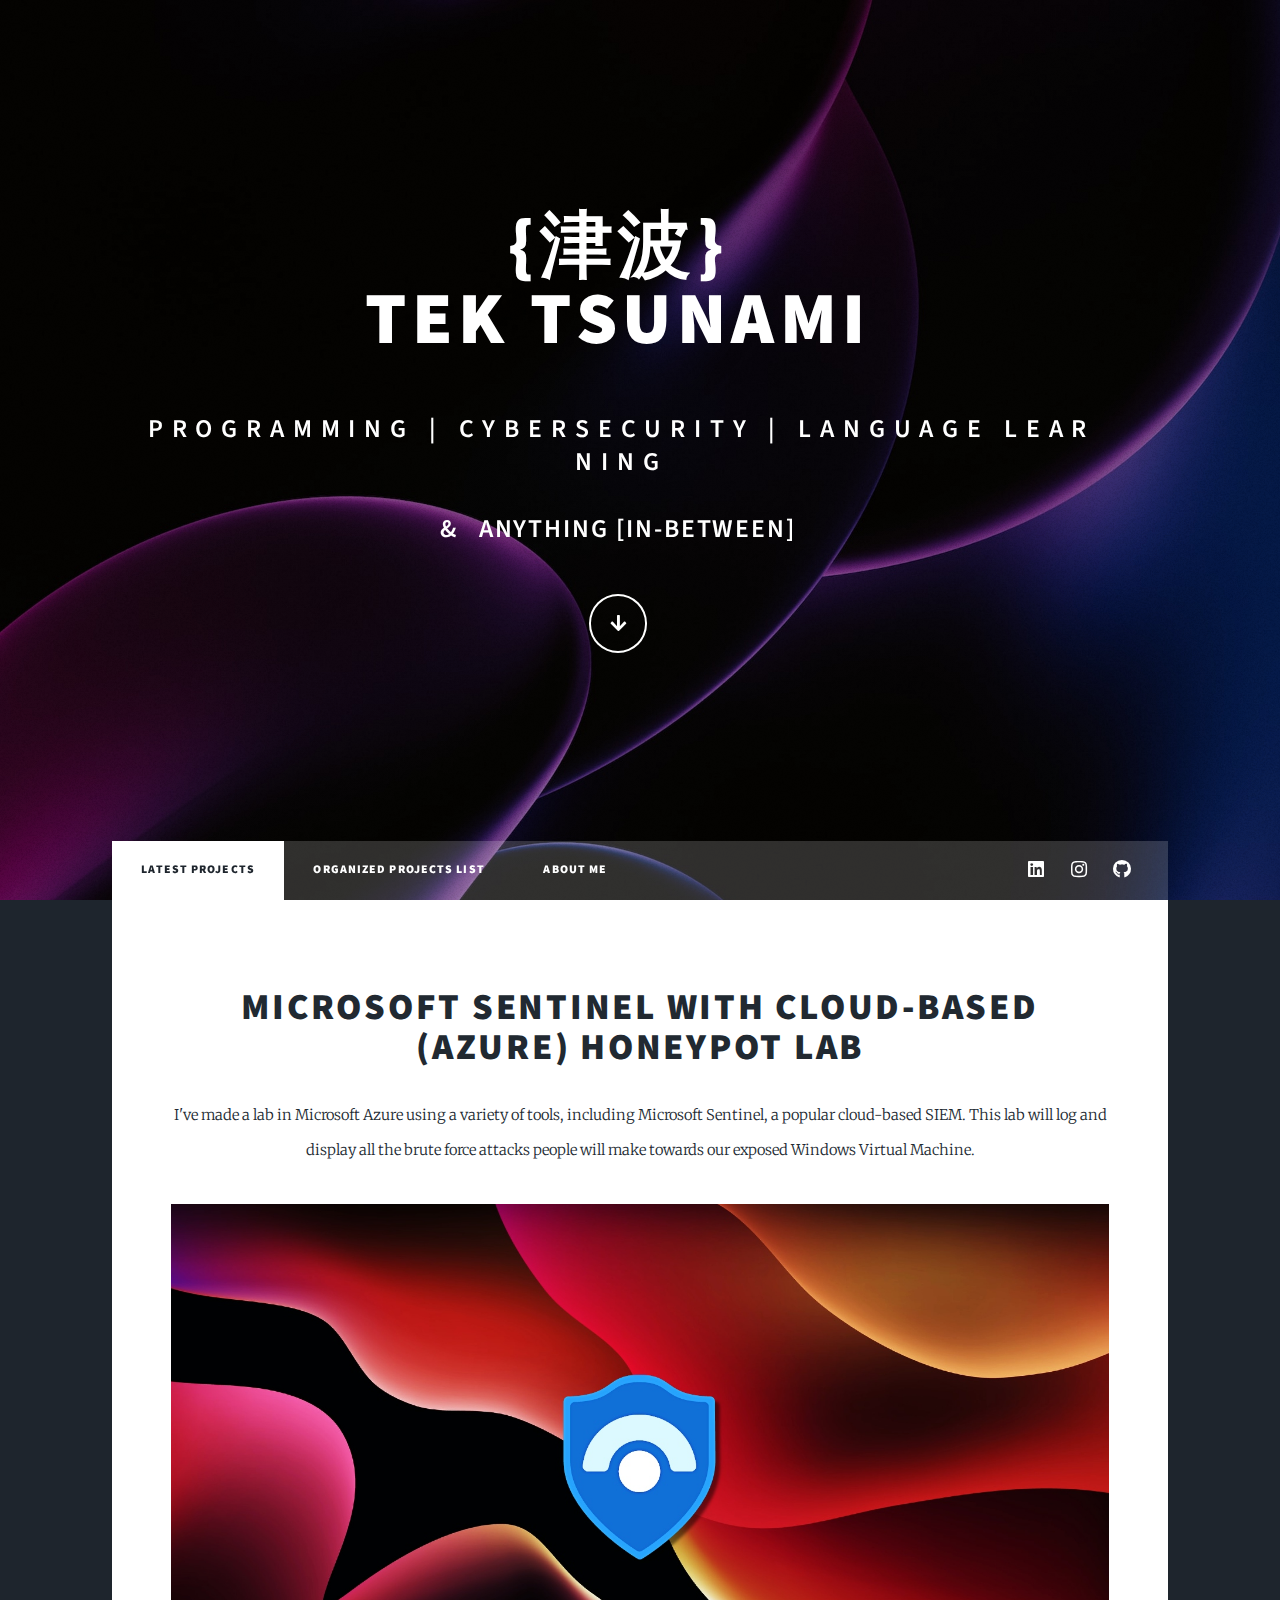
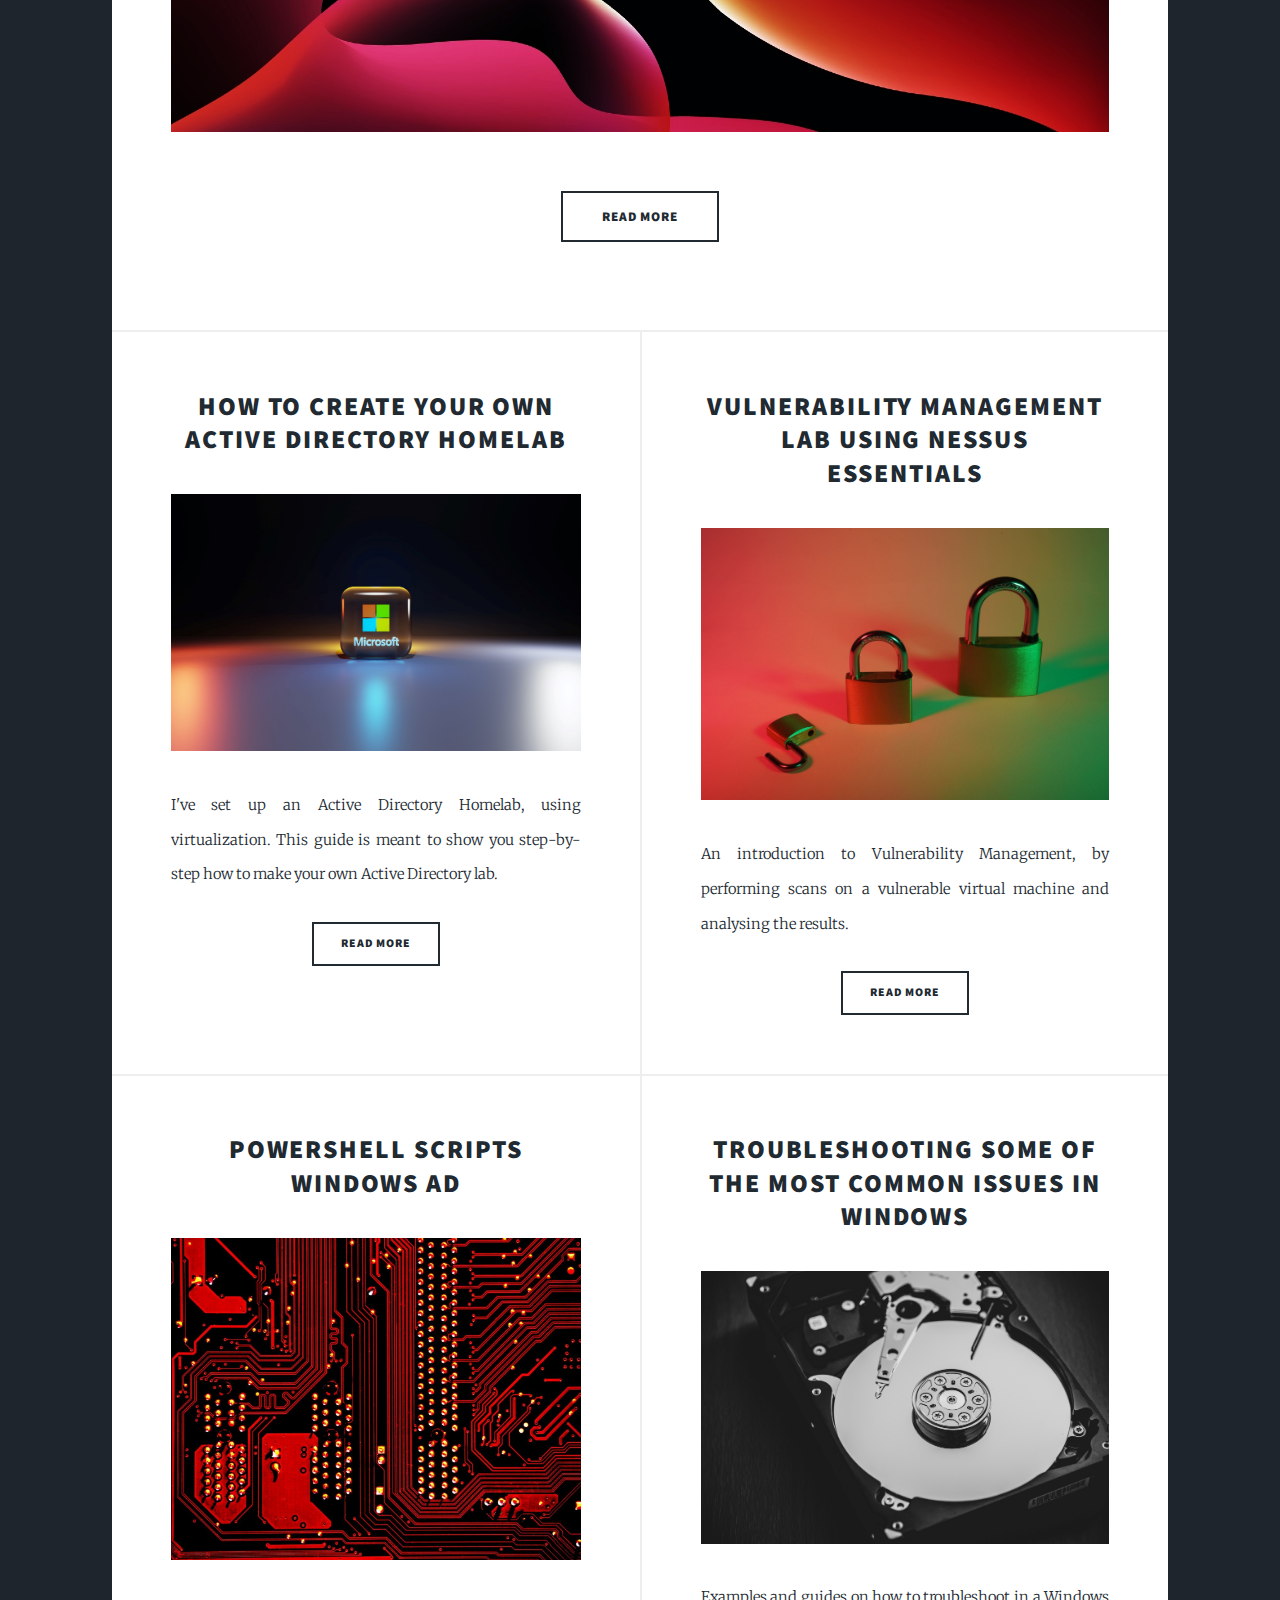
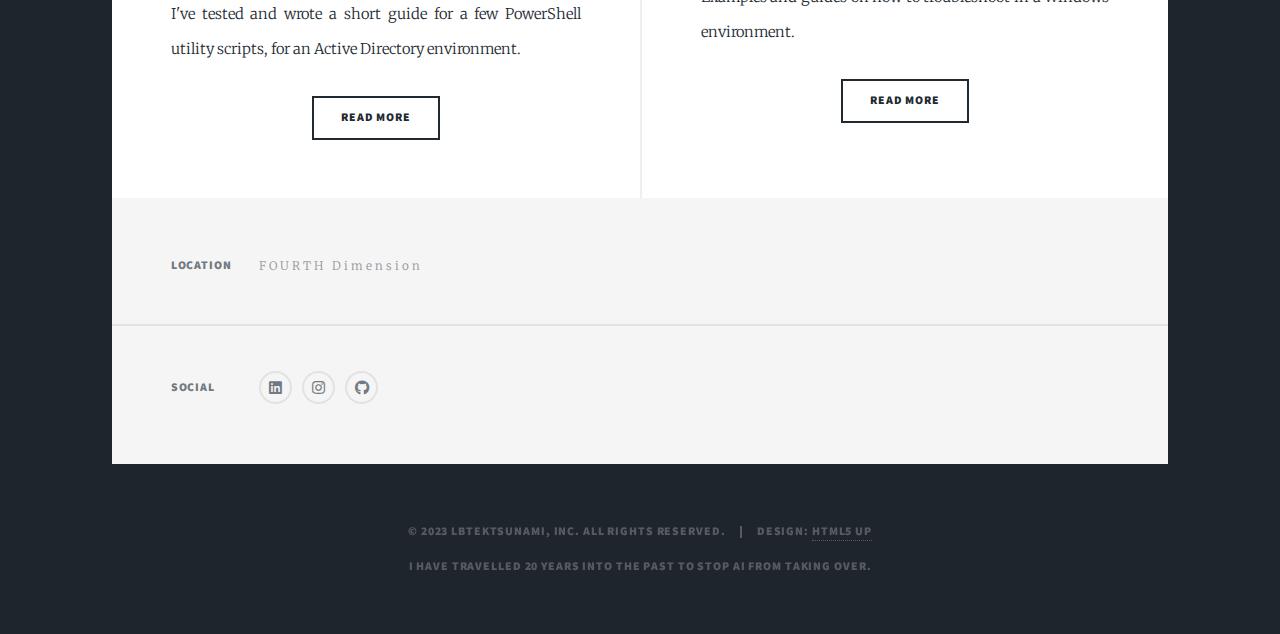
==== commit 7b392b63: "new3" ====
--- a/index.html
+++ b/index.html
@@ -36,13 +36,13 @@
 
 				<!-- Header -->
 					<header id="header">
-						<a class="logo" href="#main">Projects and Development</a>
+						<a class="logo" href="#main">Research and Development</a>
 					</header>
 
 				<!-- Nav -->
 					<nav id="nav">
 						<ul class="links">
-							<li class="active"><a href="#header">Latest post and projects</a></li>
+							<li class="active"><a href="#header">Latest projects</a></li>
 							<li><a href="generic.html">Organized projects list</a></li>
 							<li><a href="elements.html">About me</a></li>
 						</ul>
@@ -60,25 +60,40 @@
 							<article class="post featured">
 								
 								<header class="major">
-									<h2><a href="adhomelab.html">How to create your own Active Directory Homelab</a></h2>
+									<h2><a href="alabsentinel.html">Microsoft Sentinel with Cloud-based (Azure) Honeypot lab</a></h2>
 									<p>
-									I've set up an Active Directory Homelab, using virtualization. This guide is meant to show you step-by-step how to make your own
-									Active Directory lab: you need a PC that's able to run at least two virtual machines, and to enable virtualization in your BIOS settings.
+									I've made a lab in Microsoft Azure using a variety of tools, including Microsoft Sentinel, a popular cloud-based SIEM. This lab will log and display
+									all the brute force attacks people will make towards our exposed Windows Virtual Machine.
 									</p>
-									<a class="image fit"><img src="images/directory.jpg" alt="" /></a>
+									<a class="image fit"><img src="images/azuresentinel.jpg" alt="" /></a>
 								</header>
 
 								<ul class="actions special">
-									<li><a href="adhomelab.html" class="button large">Read more</a></li>
+									<li><a href="alabsentinel.html" class="button large">Read more</a></li>
 								</ul>
 
 							</article>
+						 
 
 						<!-- Posts -->
 							<section class="posts">
 								
 								<article>
+									<header>
+										<h2><a href="adhomelab.html">How to create your own Active Directory Homelab <br /> </a></h2>
+									</header>
 
+									<a class="image fit"><img src="images/directory.jpg" alt="" /></a>
+
+									<p>I've set up an Active Directory Homelab, using virtualization. This guide is meant to show you step-by-step how to make your own
+									Active Directory lab.</p>
+									
+									<ul class="actions special">
+										<li><a href="adhomelab.html" class="button">Read more</a></li>
+									</ul>
+								</article>
+
+								<article>
 									<header>
 										<h2><a href="alabnessus.html">Vulnerability Management LAB using Nessus Essentials</a></h2>
 									</header>
@@ -92,7 +107,6 @@
 									<ul class="actions special">
 										<li><a href="alabnessus.html" class="button">Read more</a></li>
 									</ul>
-
 								</article>
 
 								<article>
@@ -117,20 +131,6 @@
 									</p>
 									<ul class="actions special">
 										<li><a href="commontroubles.html" class="button">Read more</a></li>
-									</ul>
-								</article>
-
-								<article>
-									<header>
-										<h2><a href="ankistudy.html">How to learn any language<br />
-										| Anki + Immersion |</a></h2>
-									</header>
-									<a class="image fit"><img src="images/ankilanguage.jpg" alt="" /></a>
-
-									<p>Here's an efficient and *not* boring method to learn any language.</p>
-									
-									<ul class="actions special">
-										<li><a href="ankistudy.html" class="button">Read more</a></li>
 									</ul>
 								</article>
 
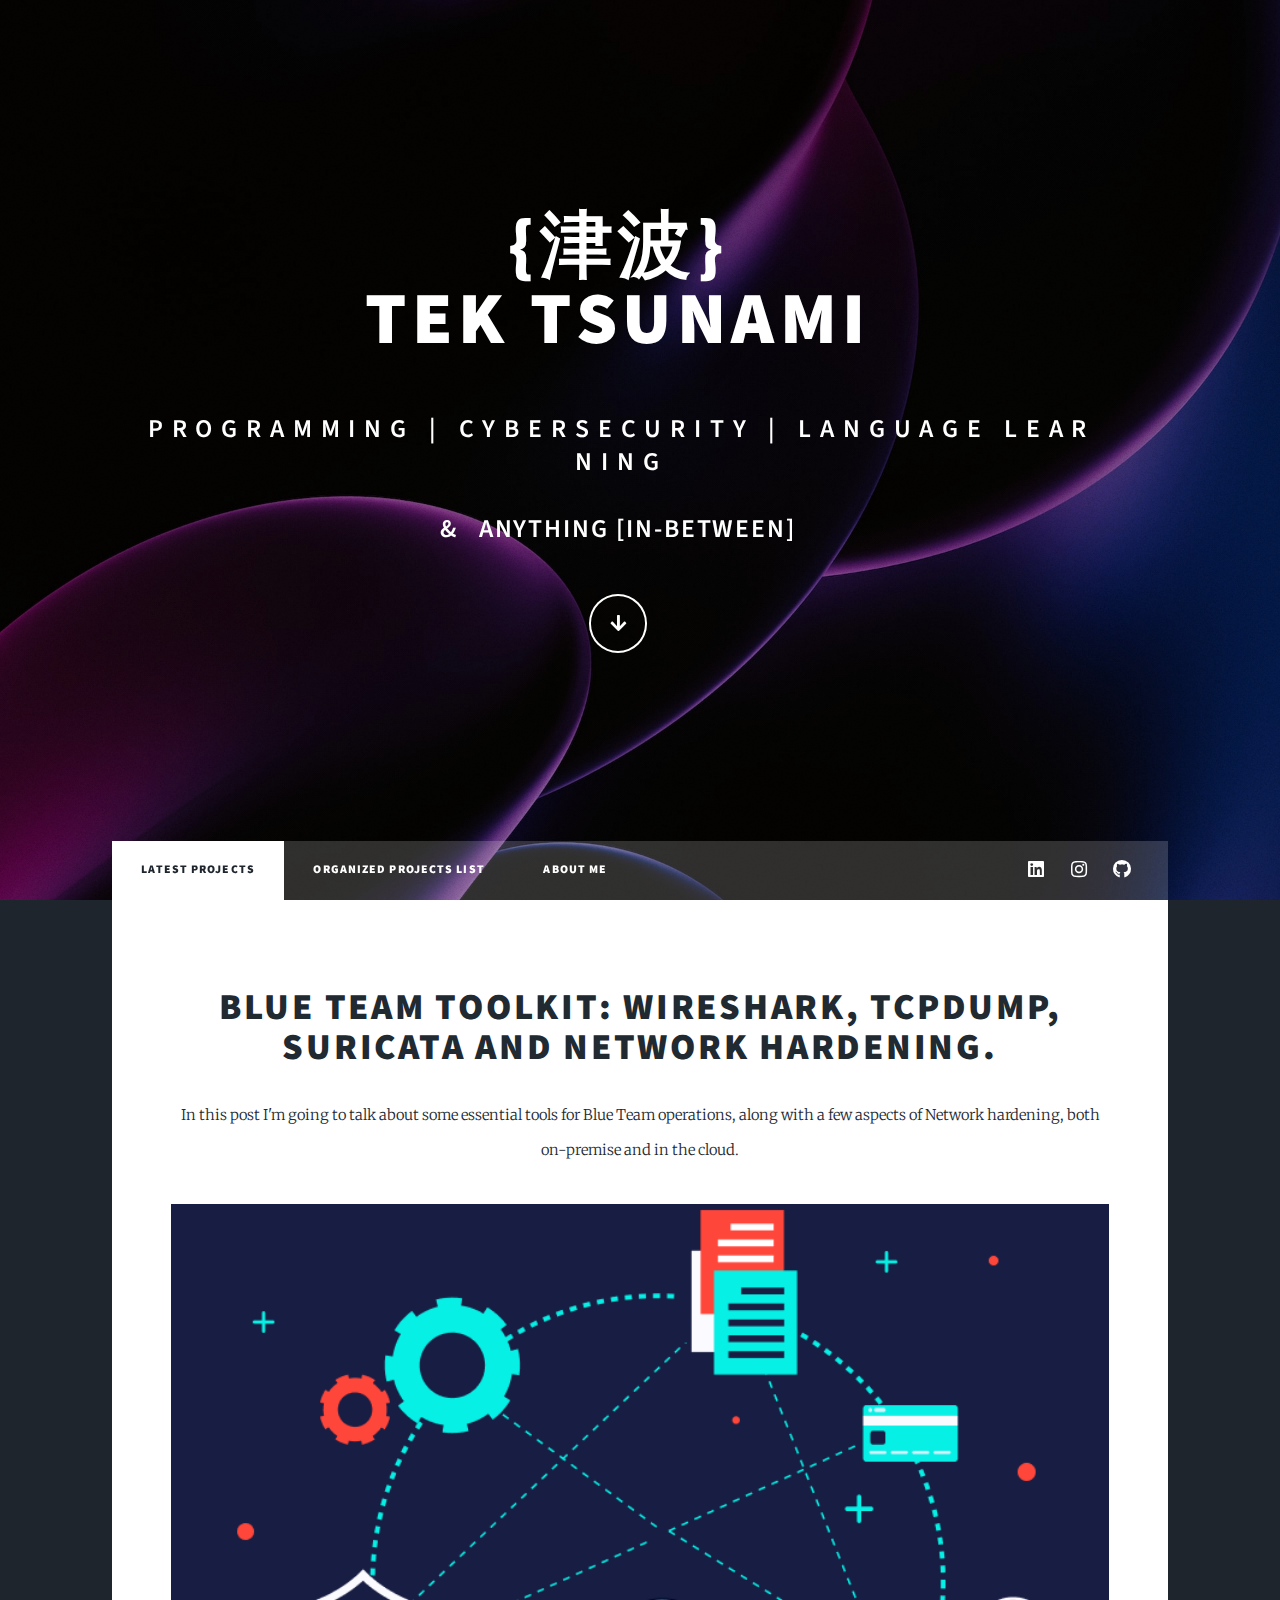
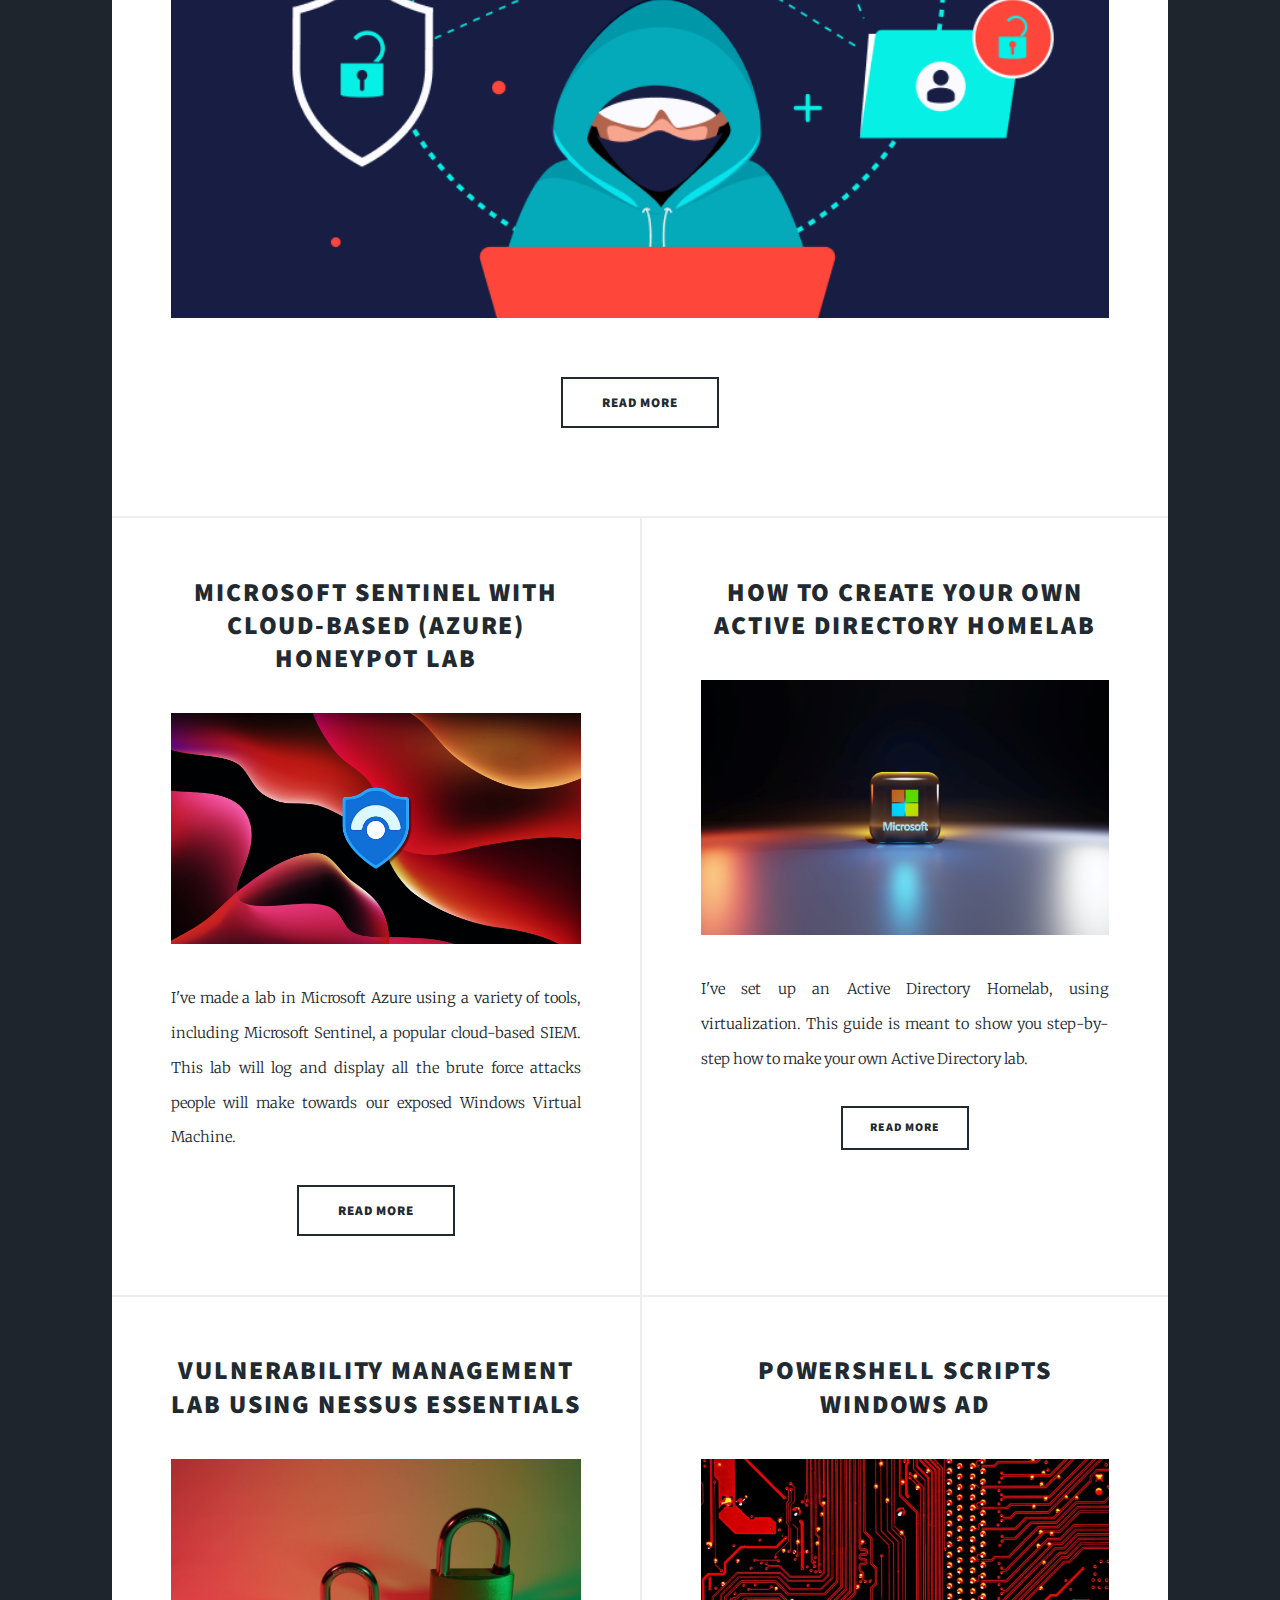
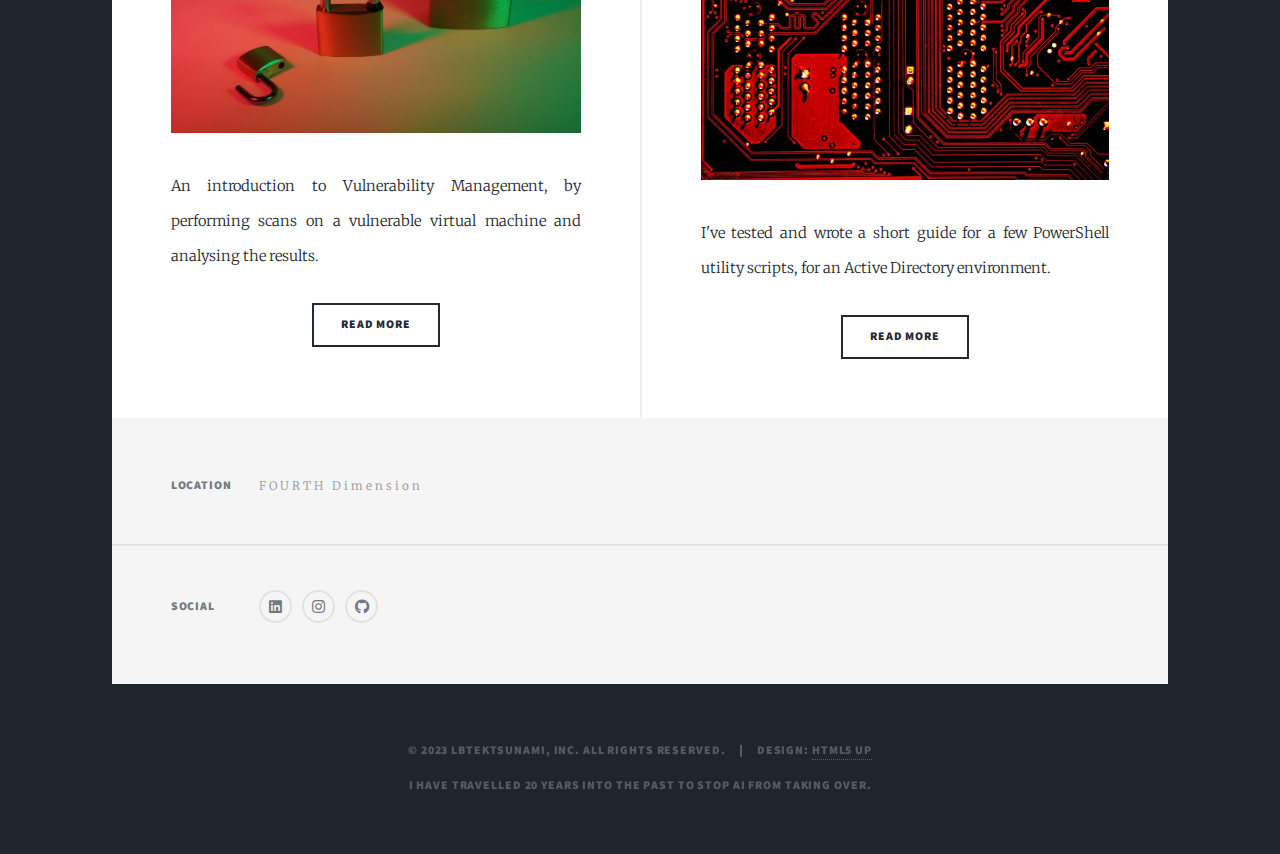
==== commit 16270581: "dd" ====
--- a/index.html
+++ b/index.html
@@ -60,23 +60,38 @@
 							<article class="post featured">
 								
 								<header class="major">
-									<h2><a href="alabsentinel.html">Microsoft Sentinel with Cloud-based (Azure) Honeypot lab</a></h2>
+									<h2><a href="ablueteamwire.html">Blue Team Toolkit: Wireshark, tcpdump, Suricata and Network hardening.</a></h2>
+									<p>
+									In this post I'm going to talk about some essential tools for Blue Team operations, along with a few
+									aspects of Network hardening, both on-premise and in the cloud.
+									</p>
+									<a class="image fit"><img src="images/zwire/wire0.png" alt="" /></a>
+								</header>
+
+								<ul class="actions special">
+									<li><a href="ablueteamwire.html" class="button large">Read more</a></li>
+								</ul>
+
+							</article>
+
+						<!-- Posts -->
+							<section class="posts">
+
+								<article>
+									<header>
+										<h2><a href="alabsentinel.html">Microsoft Sentinel with Cloud-based (Azure) Honeypot lab</a></h2>
+									</header>
+
+									<a class="image fit"><img src="images/azuresentinel.jpg" alt="" /></a>
 									<p>
 									I've made a lab in Microsoft Azure using a variety of tools, including Microsoft Sentinel, a popular cloud-based SIEM. This lab will log and display
 									all the brute force attacks people will make towards our exposed Windows Virtual Machine.
 									</p>
-									<a class="image fit"><img src="images/azuresentinel.jpg" alt="" /></a>
-								</header>
-
-								<ul class="actions special">
-									<li><a href="alabsentinel.html" class="button large">Read more</a></li>
-								</ul>
-
-							</article>
-						 
-
-						<!-- Posts -->
-							<section class="posts">
+									
+									<ul class="actions special">
+										<li><a href="alabsentinel.html" class="button large">Read more</a></li>
+									</ul>
+								</article>
 								
 								<article>
 									<header>
@@ -84,9 +99,10 @@
 									</header>
 
 									<a class="image fit"><img src="images/directory.jpg" alt="" /></a>
-
-									<p>I've set up an Active Directory Homelab, using virtualization. This guide is meant to show you step-by-step how to make your own
-									Active Directory lab.</p>
+									<p>
+									I've set up an Active Directory Homelab, using virtualization. This guide is meant to show you step-by-step how to make your own
+									Active Directory lab.
+									</p>
 									
 									<ul class="actions special">
 										<li><a href="adhomelab.html" class="button">Read more</a></li>
@@ -118,19 +134,6 @@
 									<p>I've tested and wrote a short guide for a few PowerShell utility scripts, for an Active Directory environment.</p>
 									<ul class="actions special">
 										<li><a href="https://github.com/Wolanet/ActiveDirectory-scripts" class="button" target="_blank">Read more</a></li>
-									</ul>
-								</article>
-
-								<article>
-									<header>
-										<h2><a href="commontroubles.html">Troubleshooting some of the most common issues in Windows<br />
-										</a></h2>
-									</header>
-									<a class="image fit"><img src="images/harddisk3.jpg" alt="" /></a>
-									<p>Examples and guides on how to troubleshoot in a Windows environment.
-									</p>
-									<ul class="actions special">
-										<li><a href="commontroubles.html" class="button">Read more</a></li>
 									</ul>
 								</article>
 
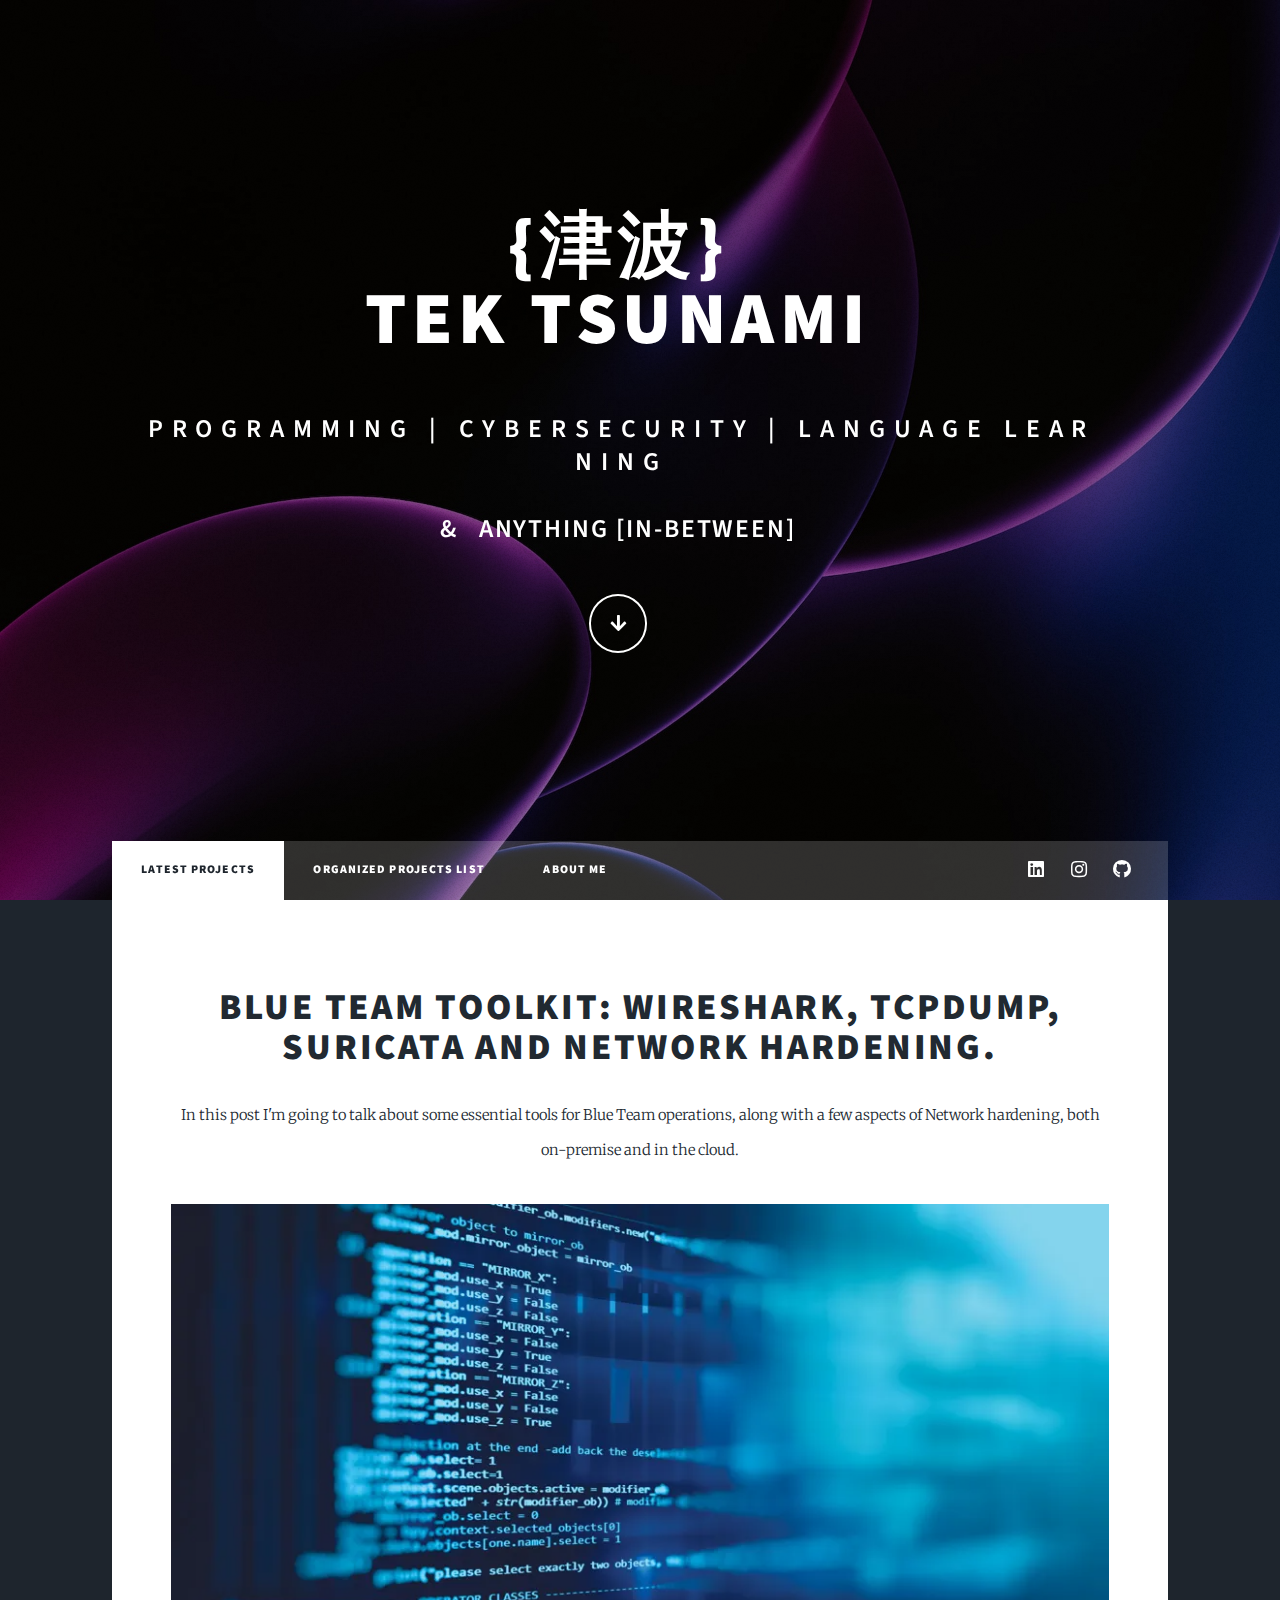
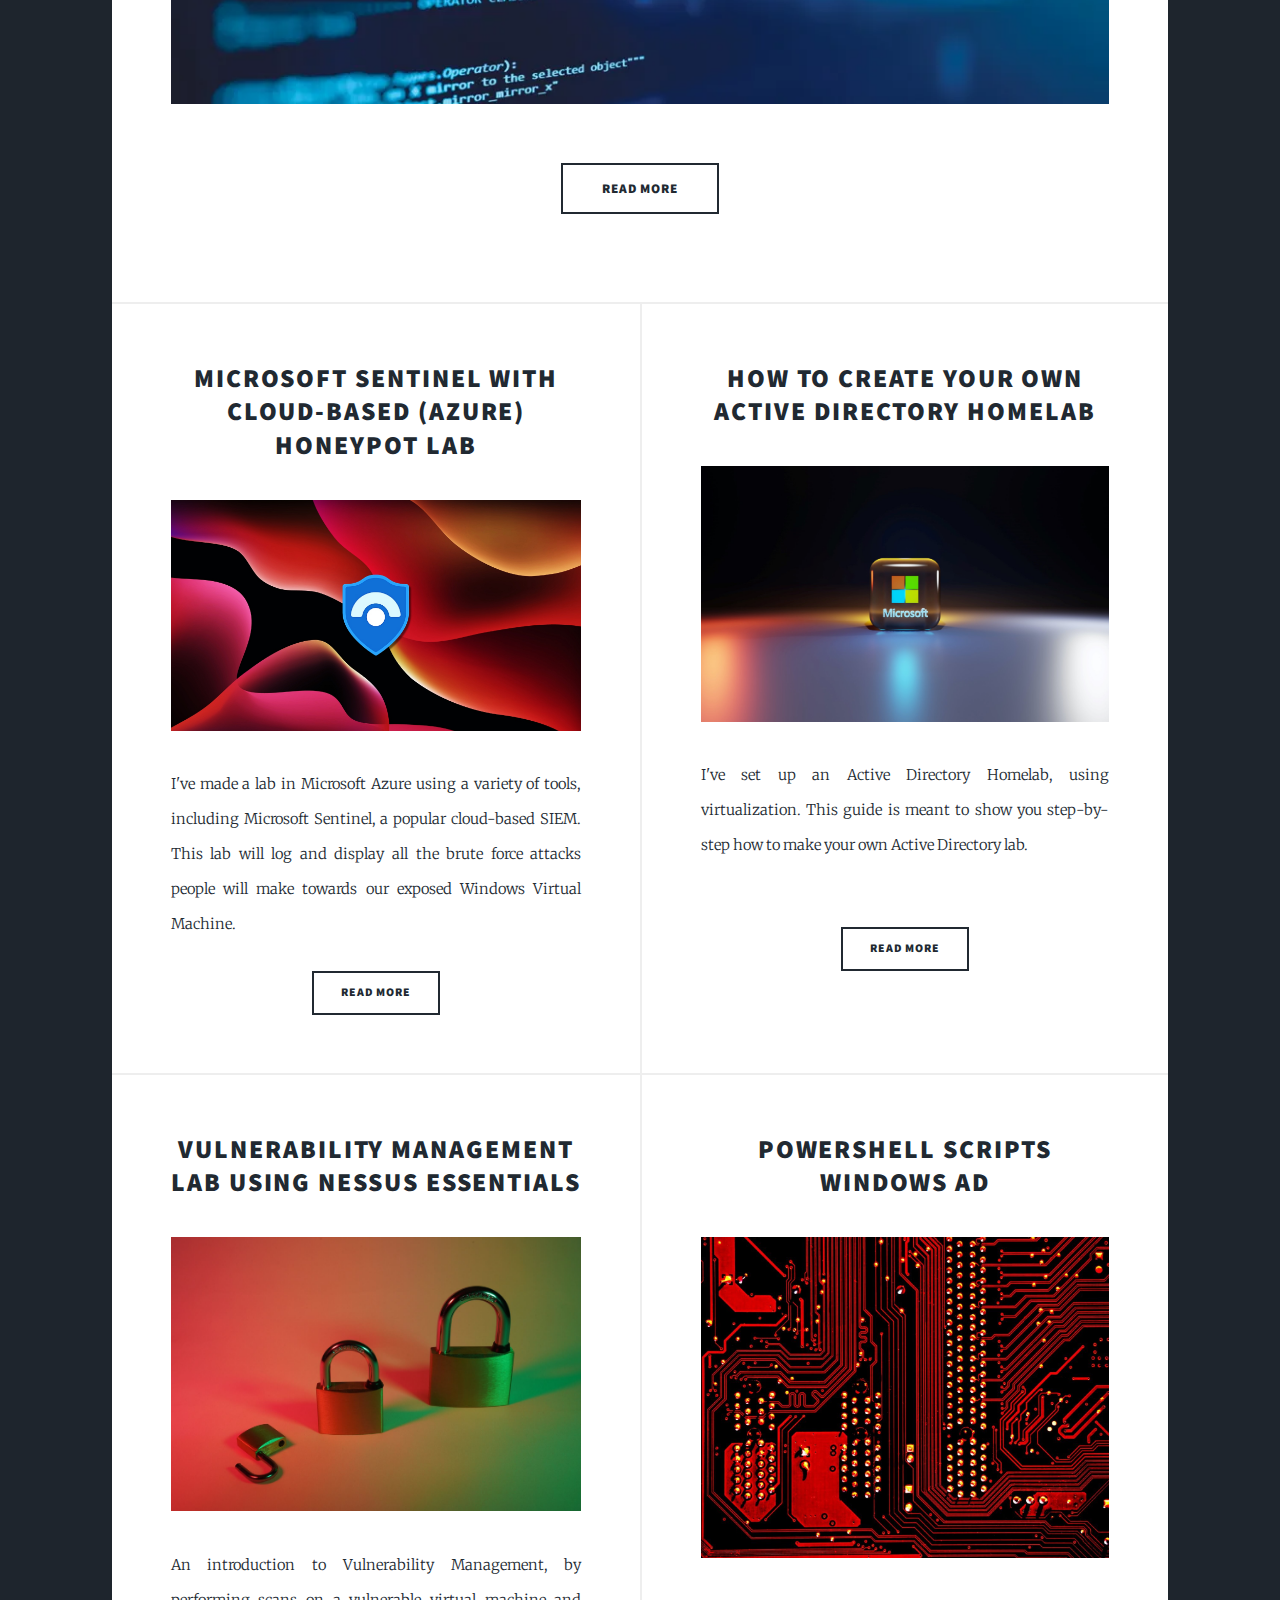
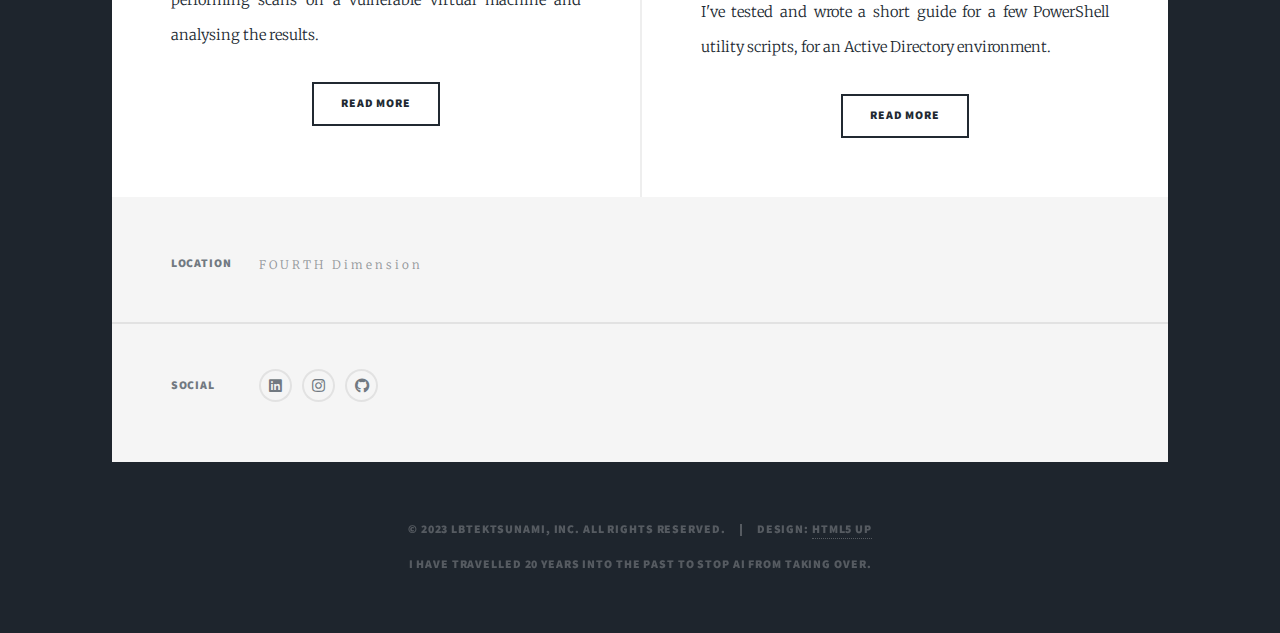
==== commit c08fa325: "x045" ====
--- a/index.html
+++ b/index.html
@@ -81,15 +81,14 @@
 									<header>
 										<h2><a href="alabsentinel.html">Microsoft Sentinel with Cloud-based (Azure) Honeypot lab</a></h2>
 									</header>
-
 									<a class="image fit"><img src="images/azuresentinel.jpg" alt="" /></a>
 									<p>
 									I've made a lab in Microsoft Azure using a variety of tools, including Microsoft Sentinel, a popular cloud-based SIEM. This lab will log and display
 									all the brute force attacks people will make towards our exposed Windows Virtual Machine.
 									</p>
-									
+
 									<ul class="actions special">
-										<li><a href="alabsentinel.html" class="button large">Read more</a></li>
+										<li><a href="alabsentinel.html" class="button">Read more</a></li>
 									</ul>
 								</article>
 								
@@ -102,6 +101,7 @@
 									<p>
 									I've set up an Active Directory Homelab, using virtualization. This guide is meant to show you step-by-step how to make your own
 									Active Directory lab.
+									<br /> <br />
 									</p>
 									
 									<ul class="actions special">
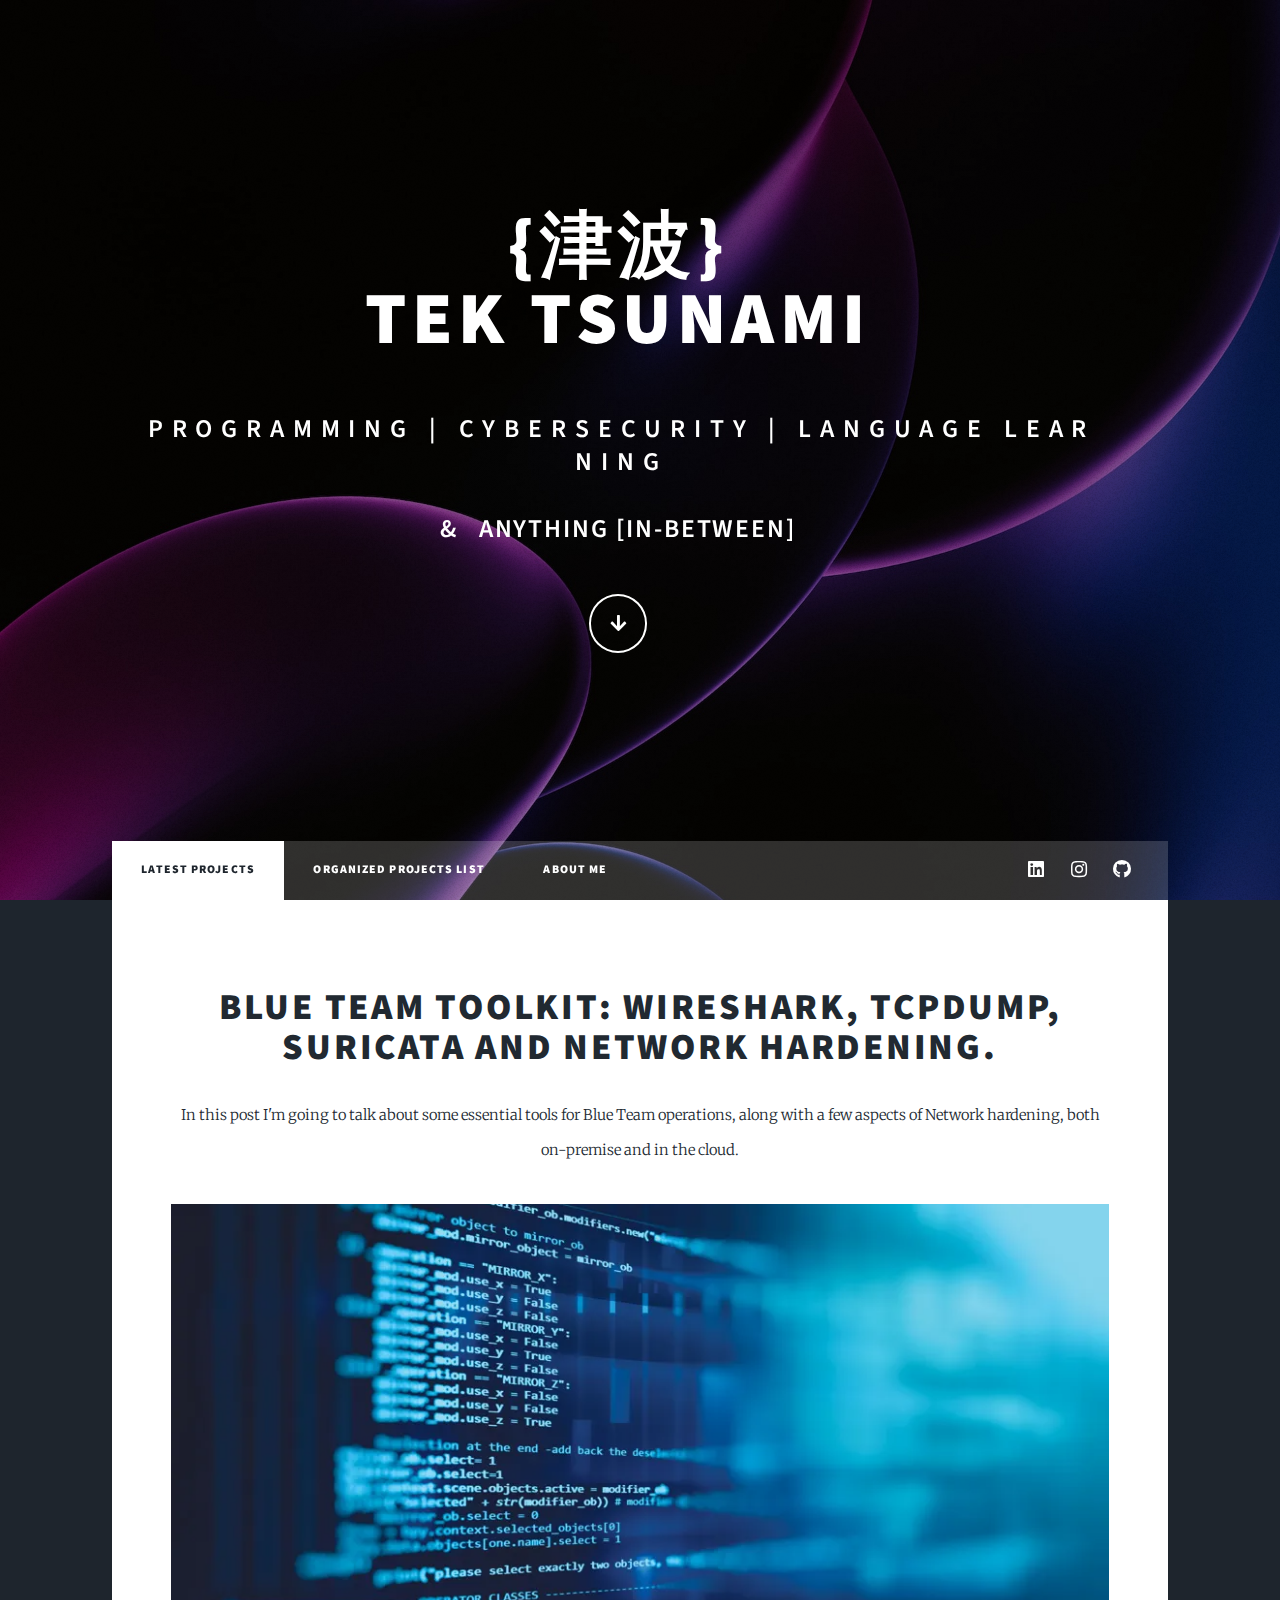
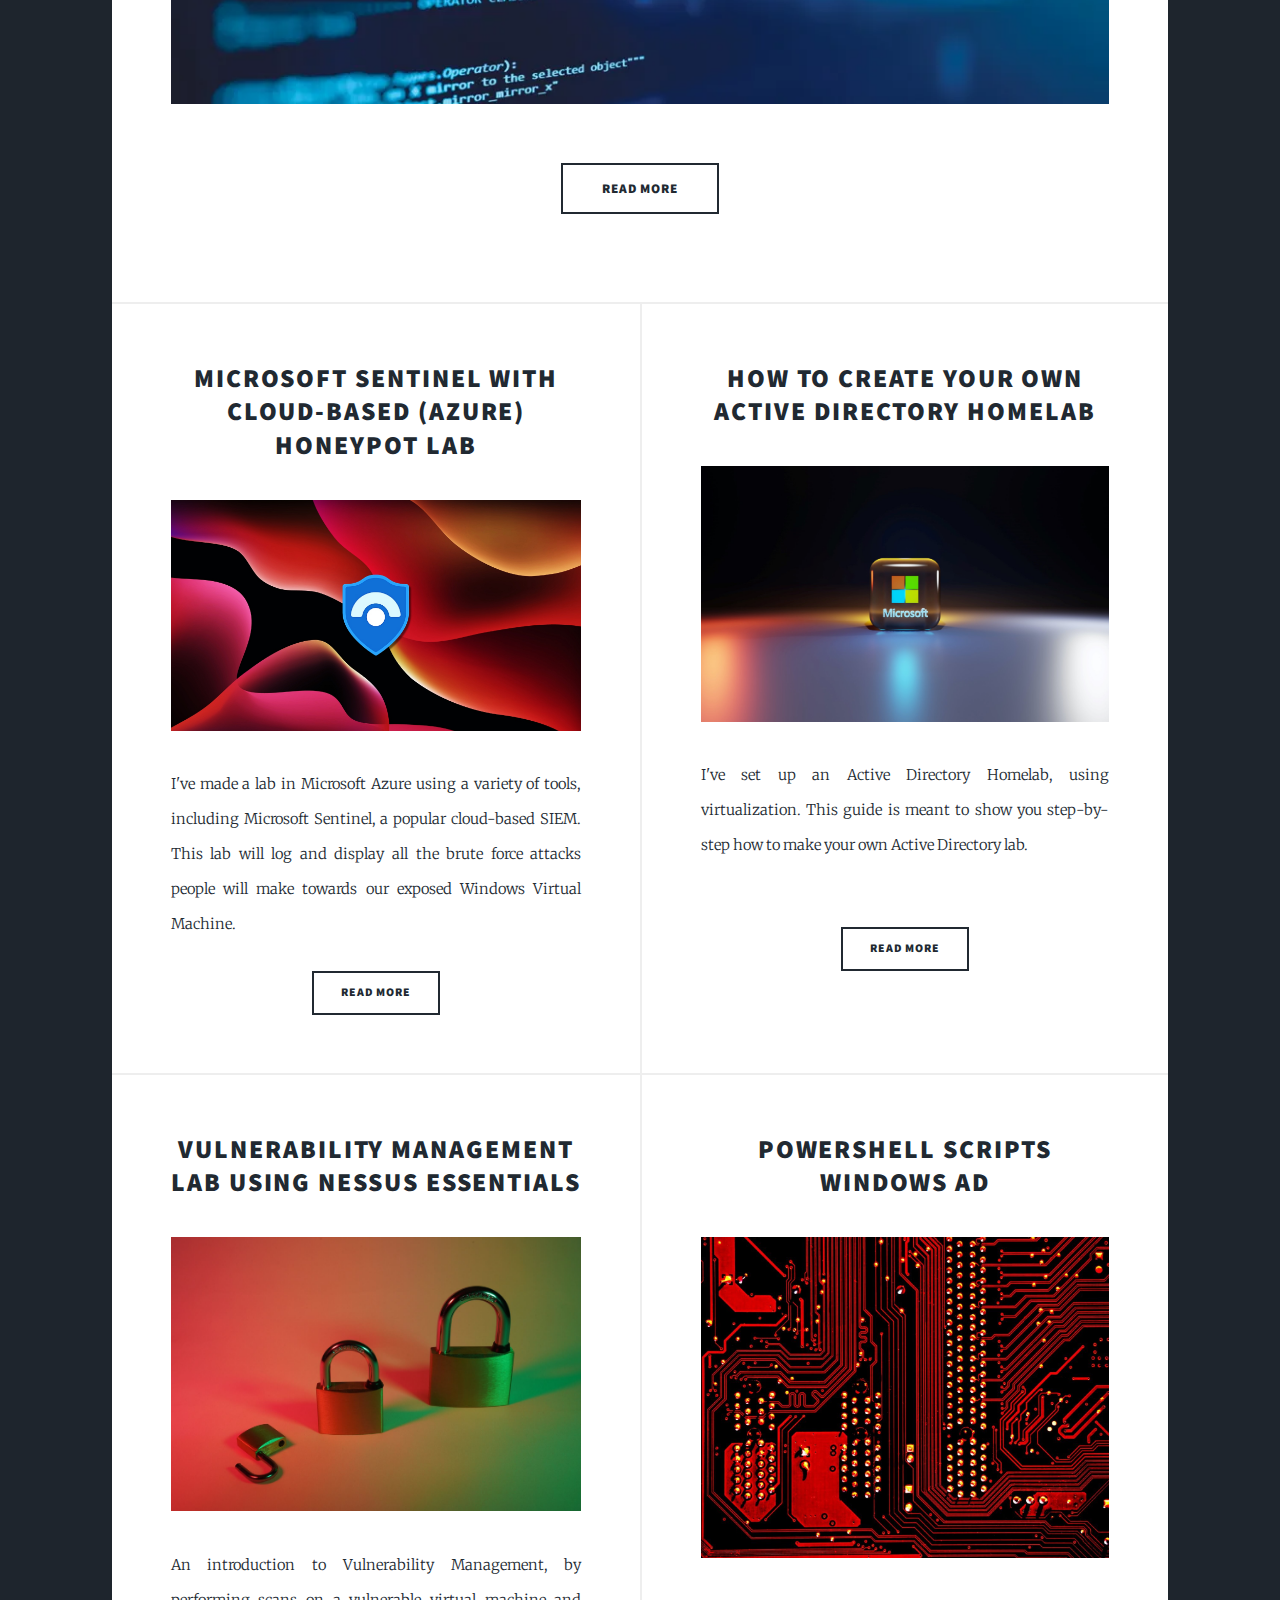
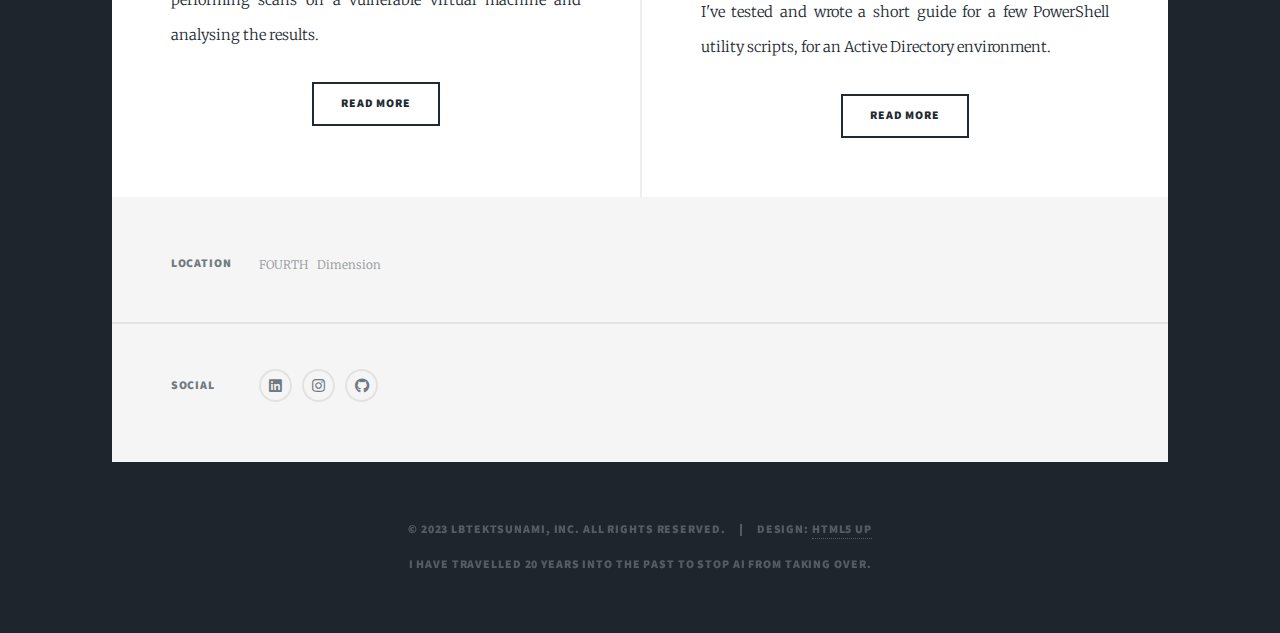
==== commit 49ed0307: "0x046" ====
--- a/index.html
+++ b/index.html
@@ -163,7 +163,7 @@
 						<section class="split contact">
 							<section class="alt">
 								<h3>Location</h3>
-								<p>F O U R T H &nbsp; D i m e n s i o n</p>
+								<p>FOURTH &nbsp; Dimension</p>
 							</section>
 							<section>
 								<h3>Social</h3>
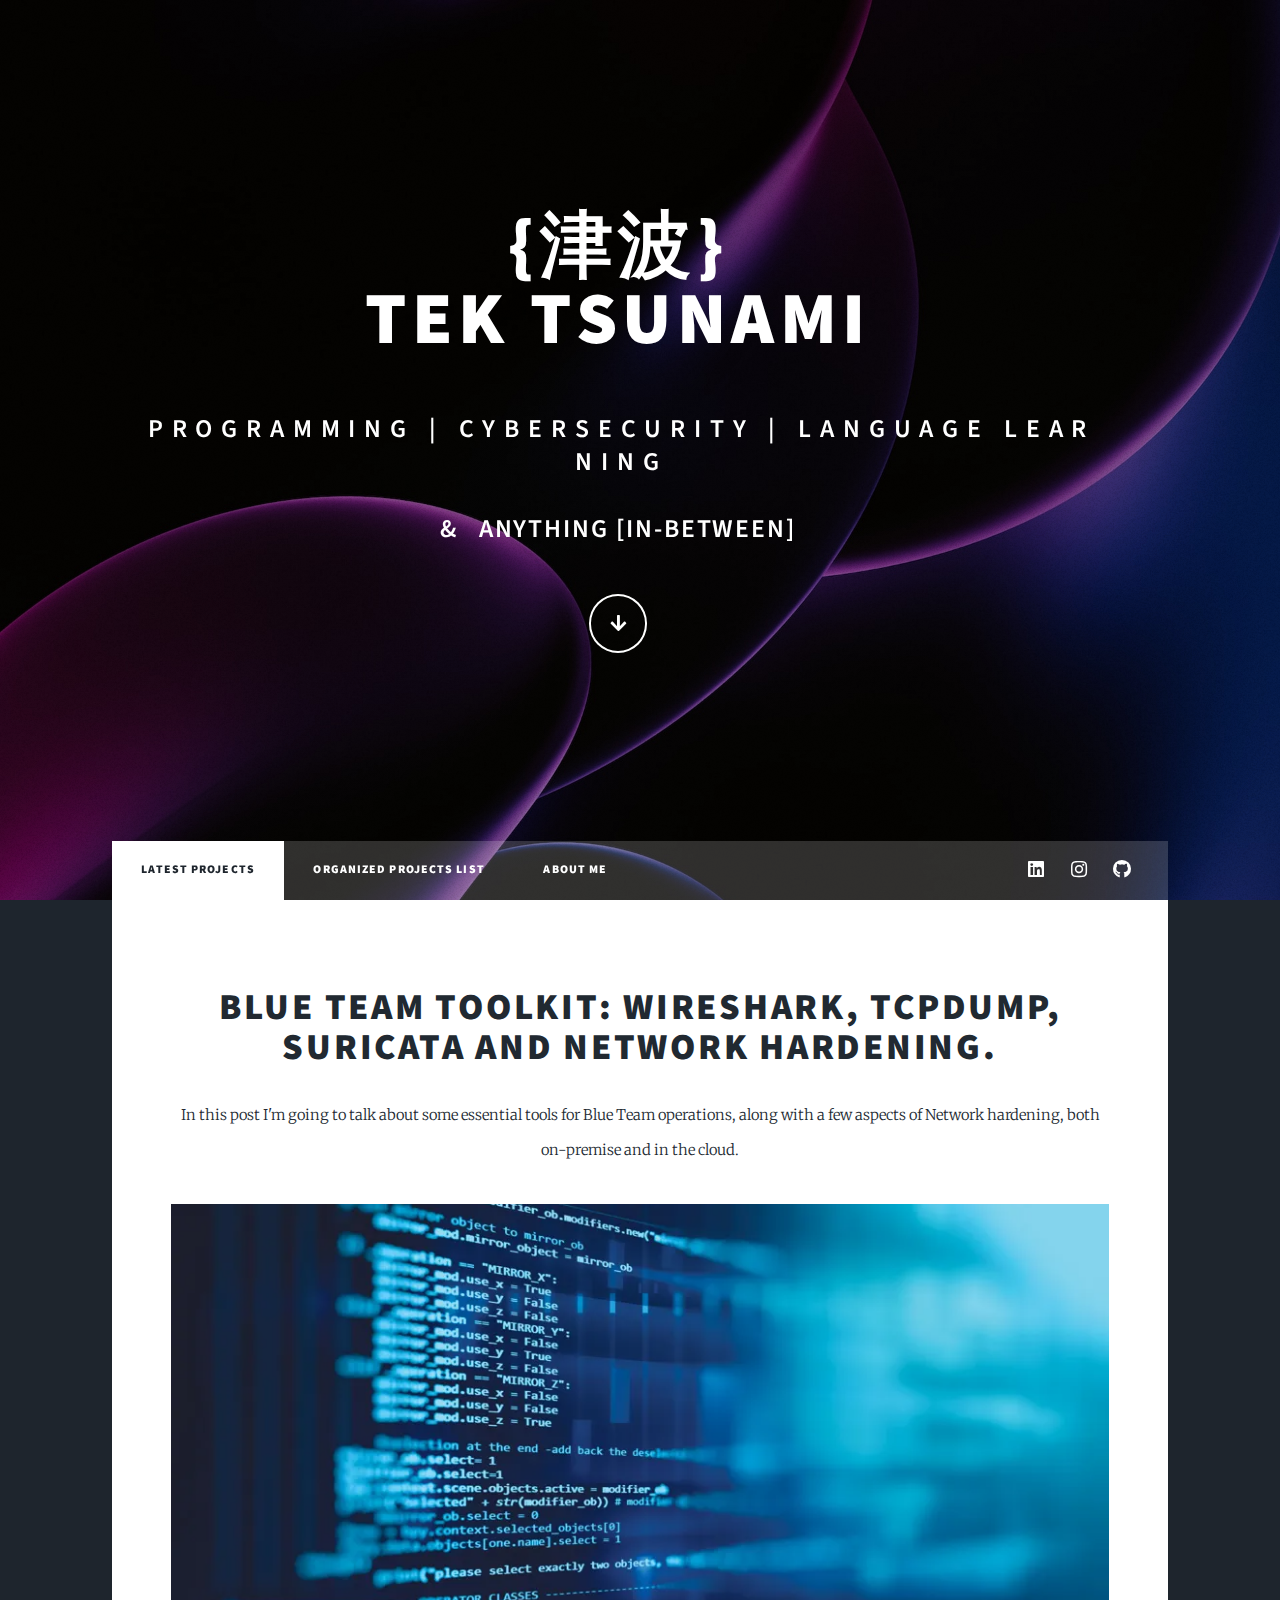
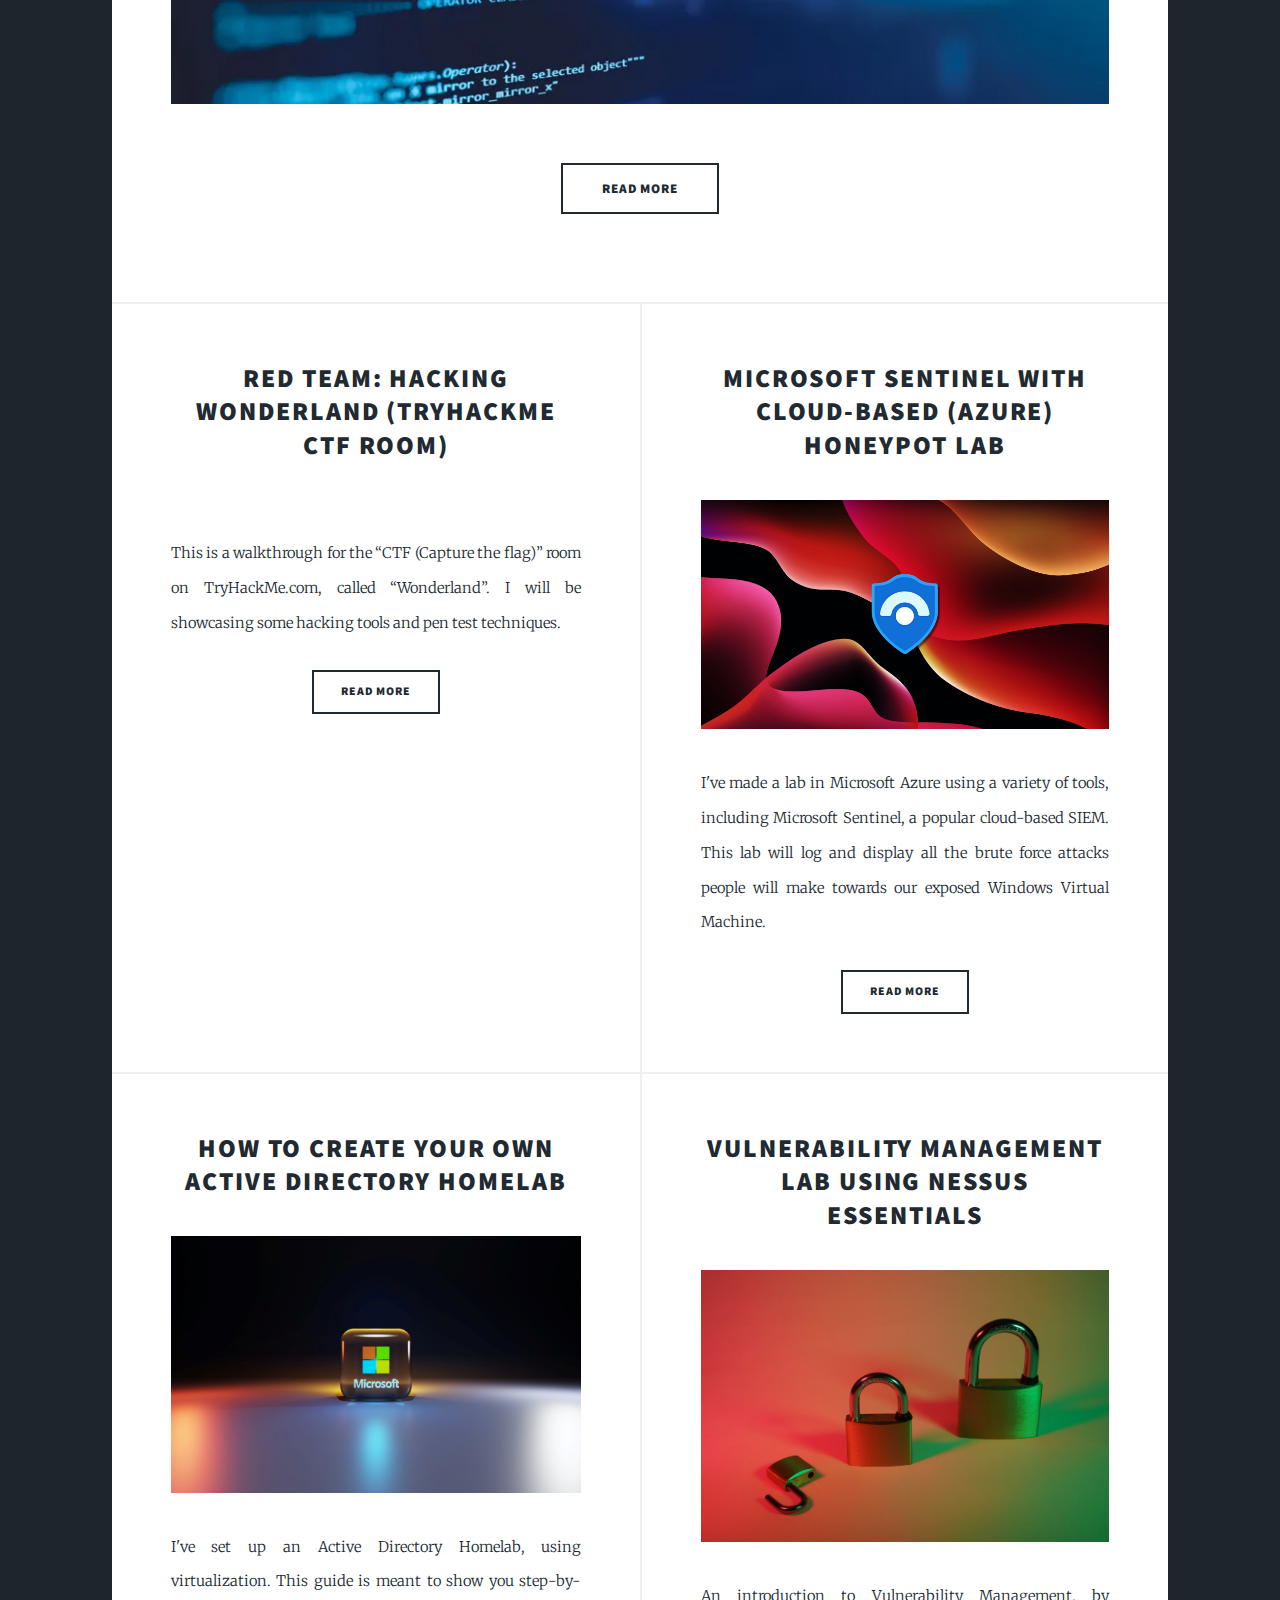
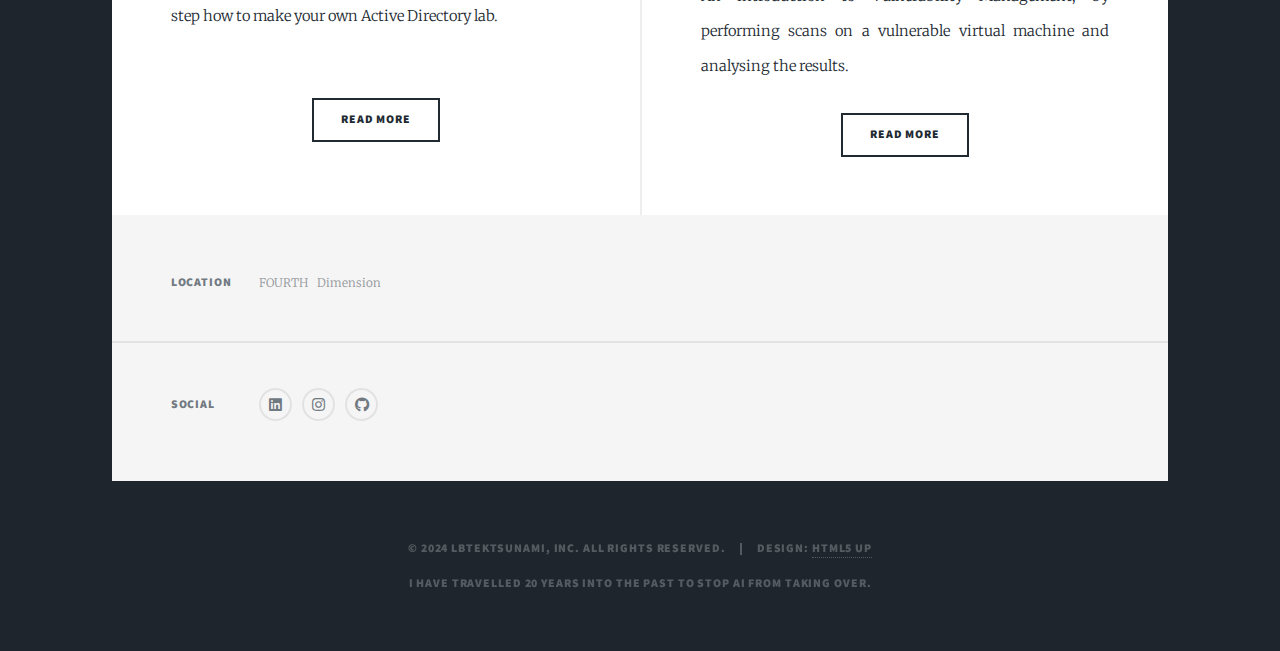
==== commit 202da98b: "//asd" ====
--- a/index.html
+++ b/index.html
@@ -79,6 +79,19 @@
 
 								<article>
 									<header>
+										<h2><a href="athmwonderland.html" target="_blank">Red team: hacking Wonderland (TryHackMe CTF room)</a></h2>
+									</header>
+									<a class="image fit"><img src="images/wonderland/wonderX.jpg" alt="" /></a>
+									<p> This is a walkthrough for the “CTF (Capture the flag)” room on TryHackMe.com, called “Wonderland”. I will be showcasing some hacking
+									    tools and pen test techniques.
+									</p>
+									<ul class="actions special">
+										<li><a href="athmwonderland.html" class="button" target="_blank">Read more</a></li>
+									</ul>
+								</article>
+
+								<article>
+									<header>
 										<h2><a href="alabsentinel.html">Microsoft Sentinel with Cloud-based (Azure) Honeypot lab</a></h2>
 									</header>
 									<a class="image fit"><img src="images/azuresentinel.jpg" alt="" /></a>
@@ -125,18 +138,6 @@
 									</ul>
 								</article>
 
-								<article>
-									<header>
-										<h2><a href="https://github.com/Wolanet/ActiveDirectory-scripts" target="_blank">PowerShell scripts<br />
-										Windows AD</a></h2>
-									</header>
-									<a class="image fit"><img src="images/scripts.jpg" alt="" /></a>
-									<p>I've tested and wrote a short guide for a few PowerShell utility scripts, for an Active Directory environment.</p>
-									<ul class="actions special">
-										<li><a href="https://github.com/Wolanet/ActiveDirectory-scripts" class="button" target="_blank">Read more</a></li>
-									</ul>
-								</article>
-
 							</section>
 
 						<!-- Footer for multiple pages
@@ -178,7 +179,7 @@
 
 				<!-- Copyright -->
 					<div id="copyright">
-						<ul><li>&copy; 2023 LBtektsunami, Inc. All Rights Reserved.</li><li>Design: <a href="https://html5up.net">HTML5 UP</a></li></ul>
+						<ul><li>&copy; 2024 LBtektsunami, Inc. All Rights Reserved.</li><li>Design: <a href="https://html5up.net">HTML5 UP</a></li></ul>
 						 <br /> I have travelled 20 years into the past to stop AI from taking over.
 					</div>
 
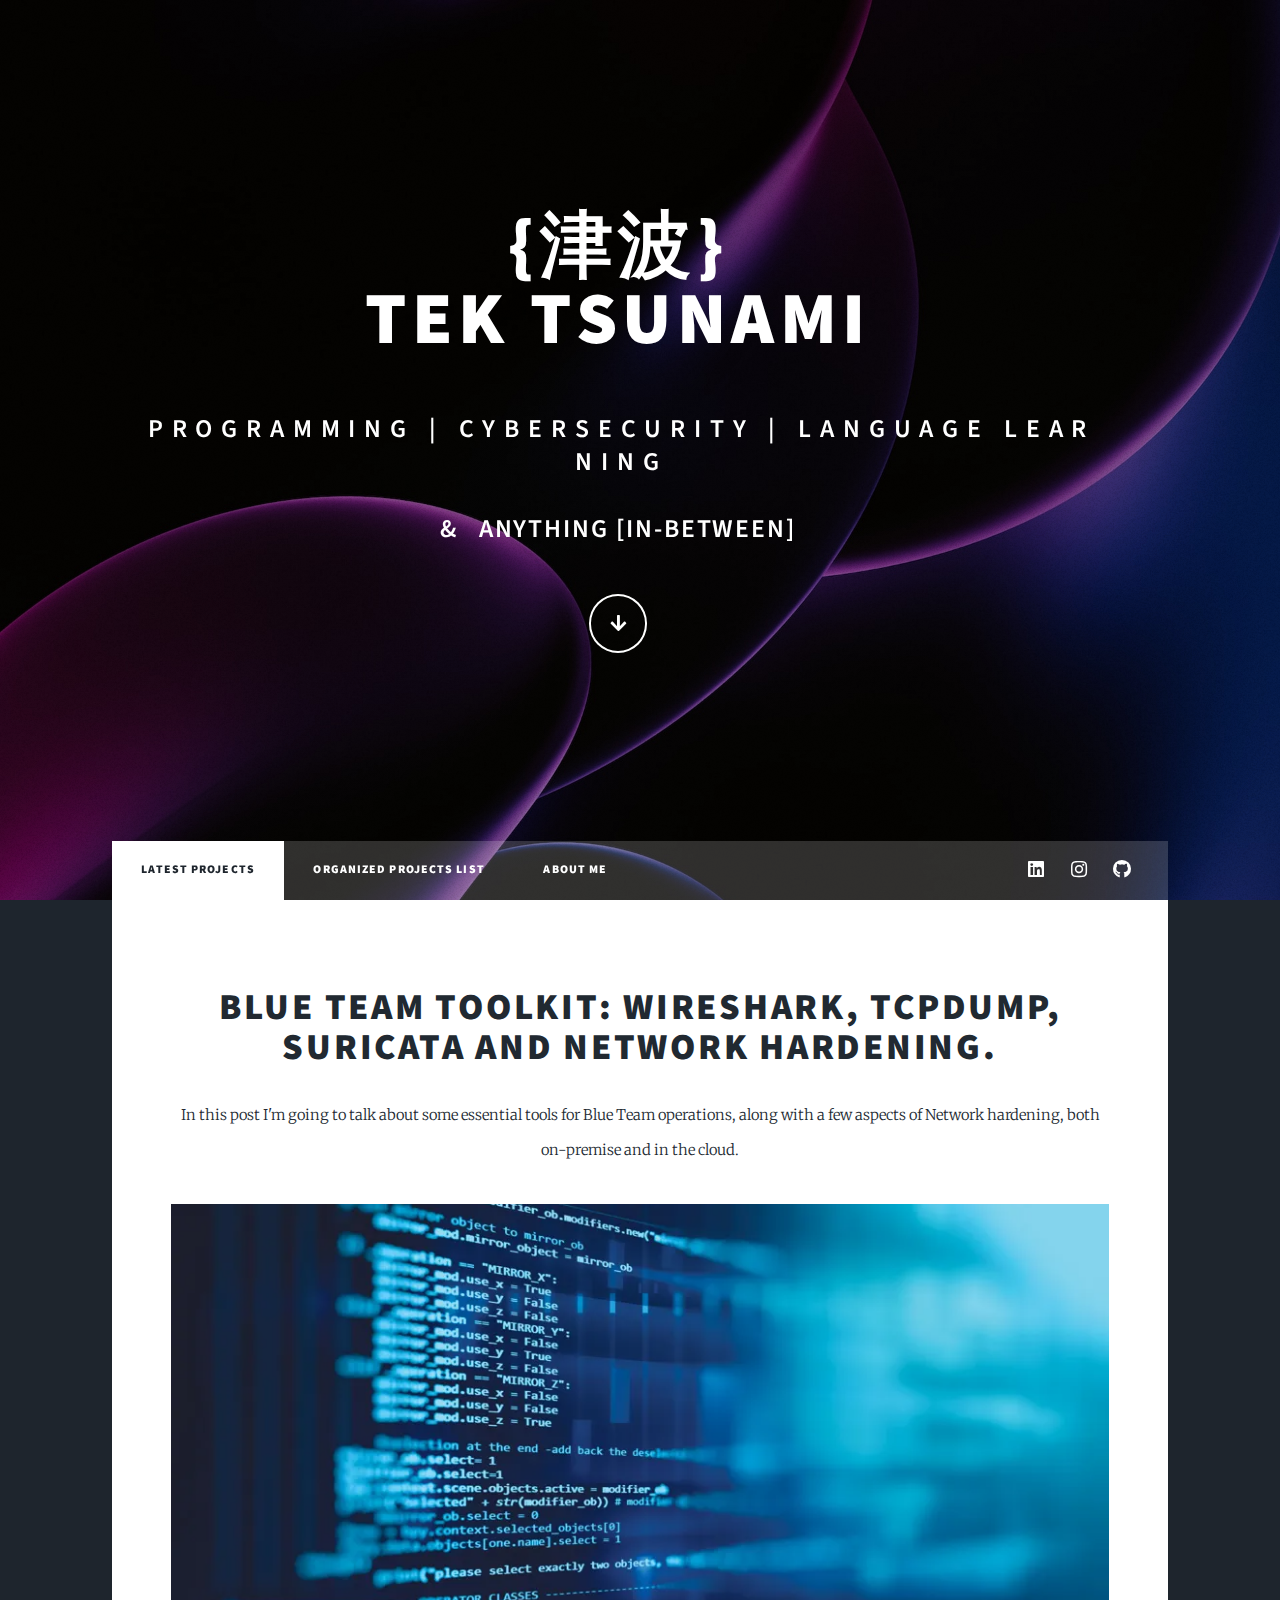
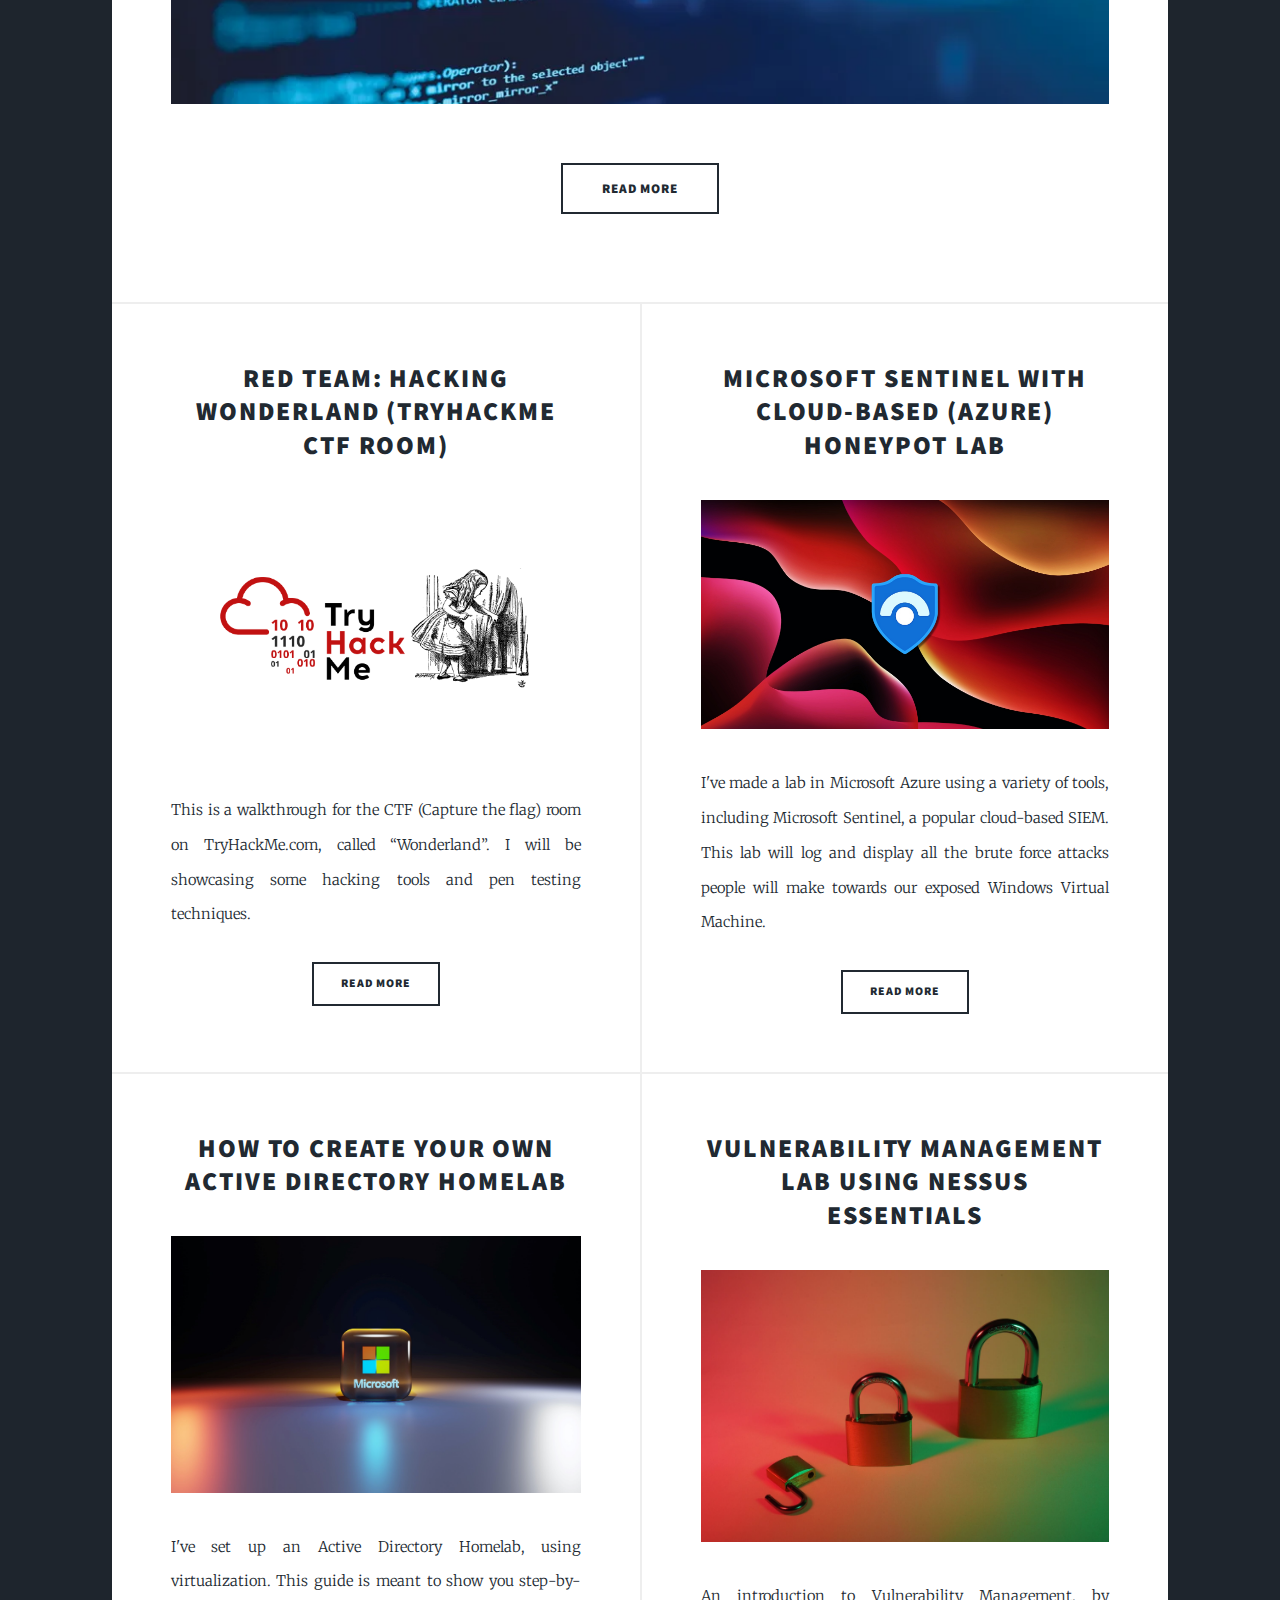
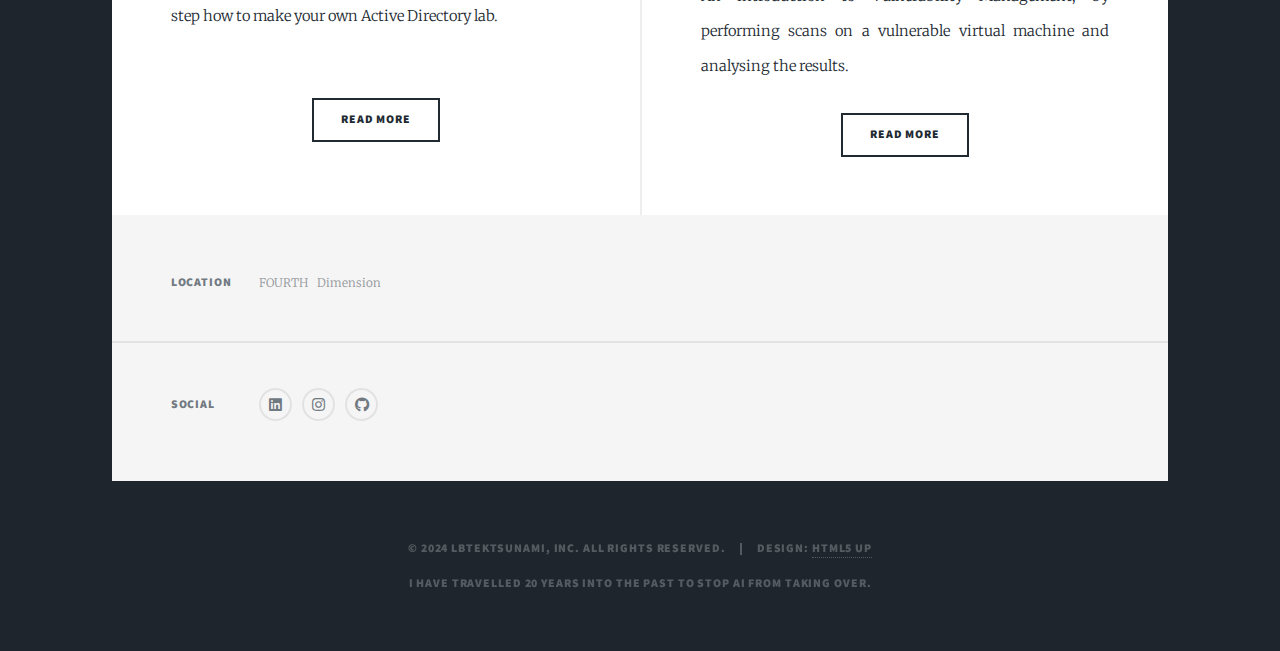
==== commit 84a9f6cb: "/new blog post finalized" ====
--- a/index.html
+++ b/index.html
@@ -79,11 +79,11 @@
 
 								<article>
 									<header>
-										<h2><a href="athmwonderland.html" target="_blank">Red team: hacking Wonderland (TryHackMe CTF room)</a></h2>
+										<h2><a href="athmwonderland.html" target="_blank">Red Team: hacking Wonderland (TryHackMe CTF room)</a></h2>
 									</header>
-									<a class="image fit"><img src="images/wonderland/wonderX.jpg" alt="" /></a>
-									<p> This is a walkthrough for the “CTF (Capture the flag)” room on TryHackMe.com, called “Wonderland”. I will be showcasing some hacking
-									    tools and pen test techniques.
+									<a class="image fit"><img src="images/wonderland/wonderX.png" alt="" /></a>
+									<p> This is a walkthrough for the CTF (Capture the flag) room on TryHackMe.com, called “Wonderland”. I will be showcasing some hacking
+									    tools and pen testing techniques.
 									</p>
 									<ul class="actions special">
 										<li><a href="athmwonderland.html" class="button" target="_blank">Read more</a></li>
